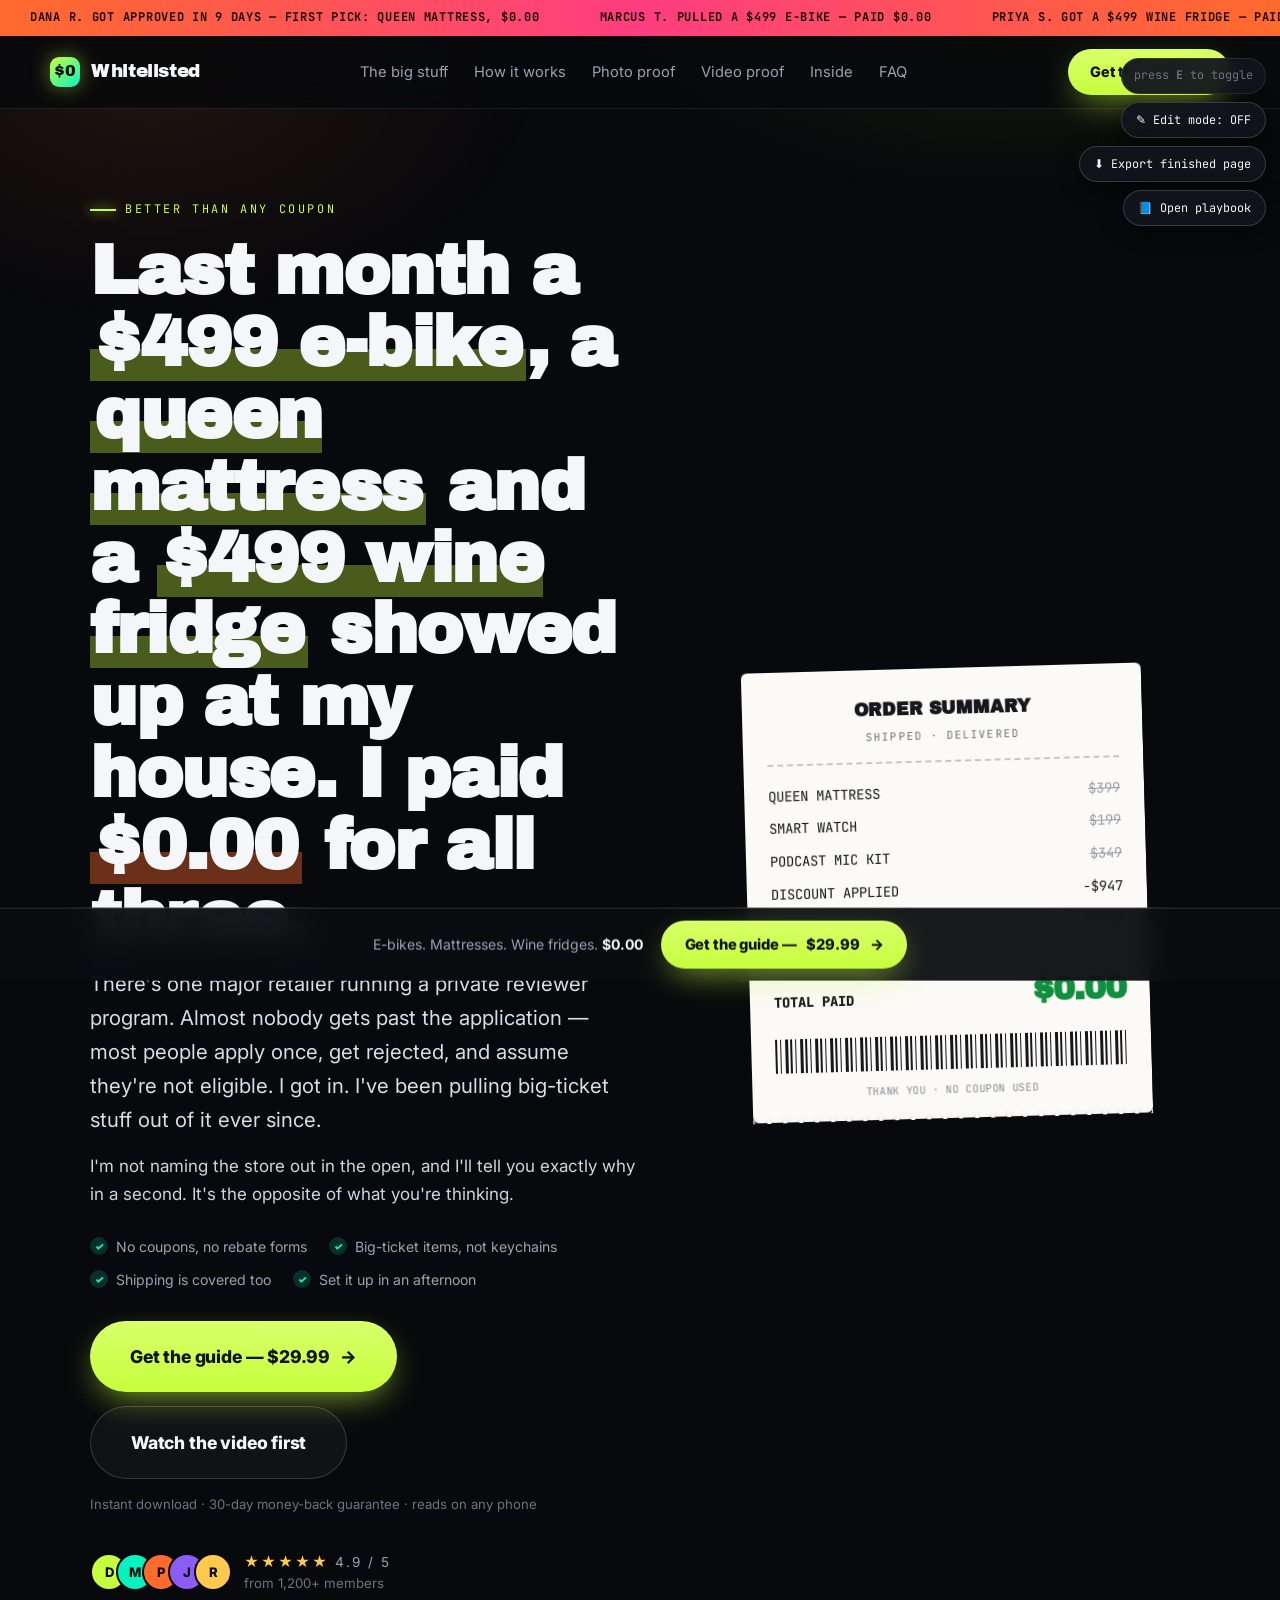
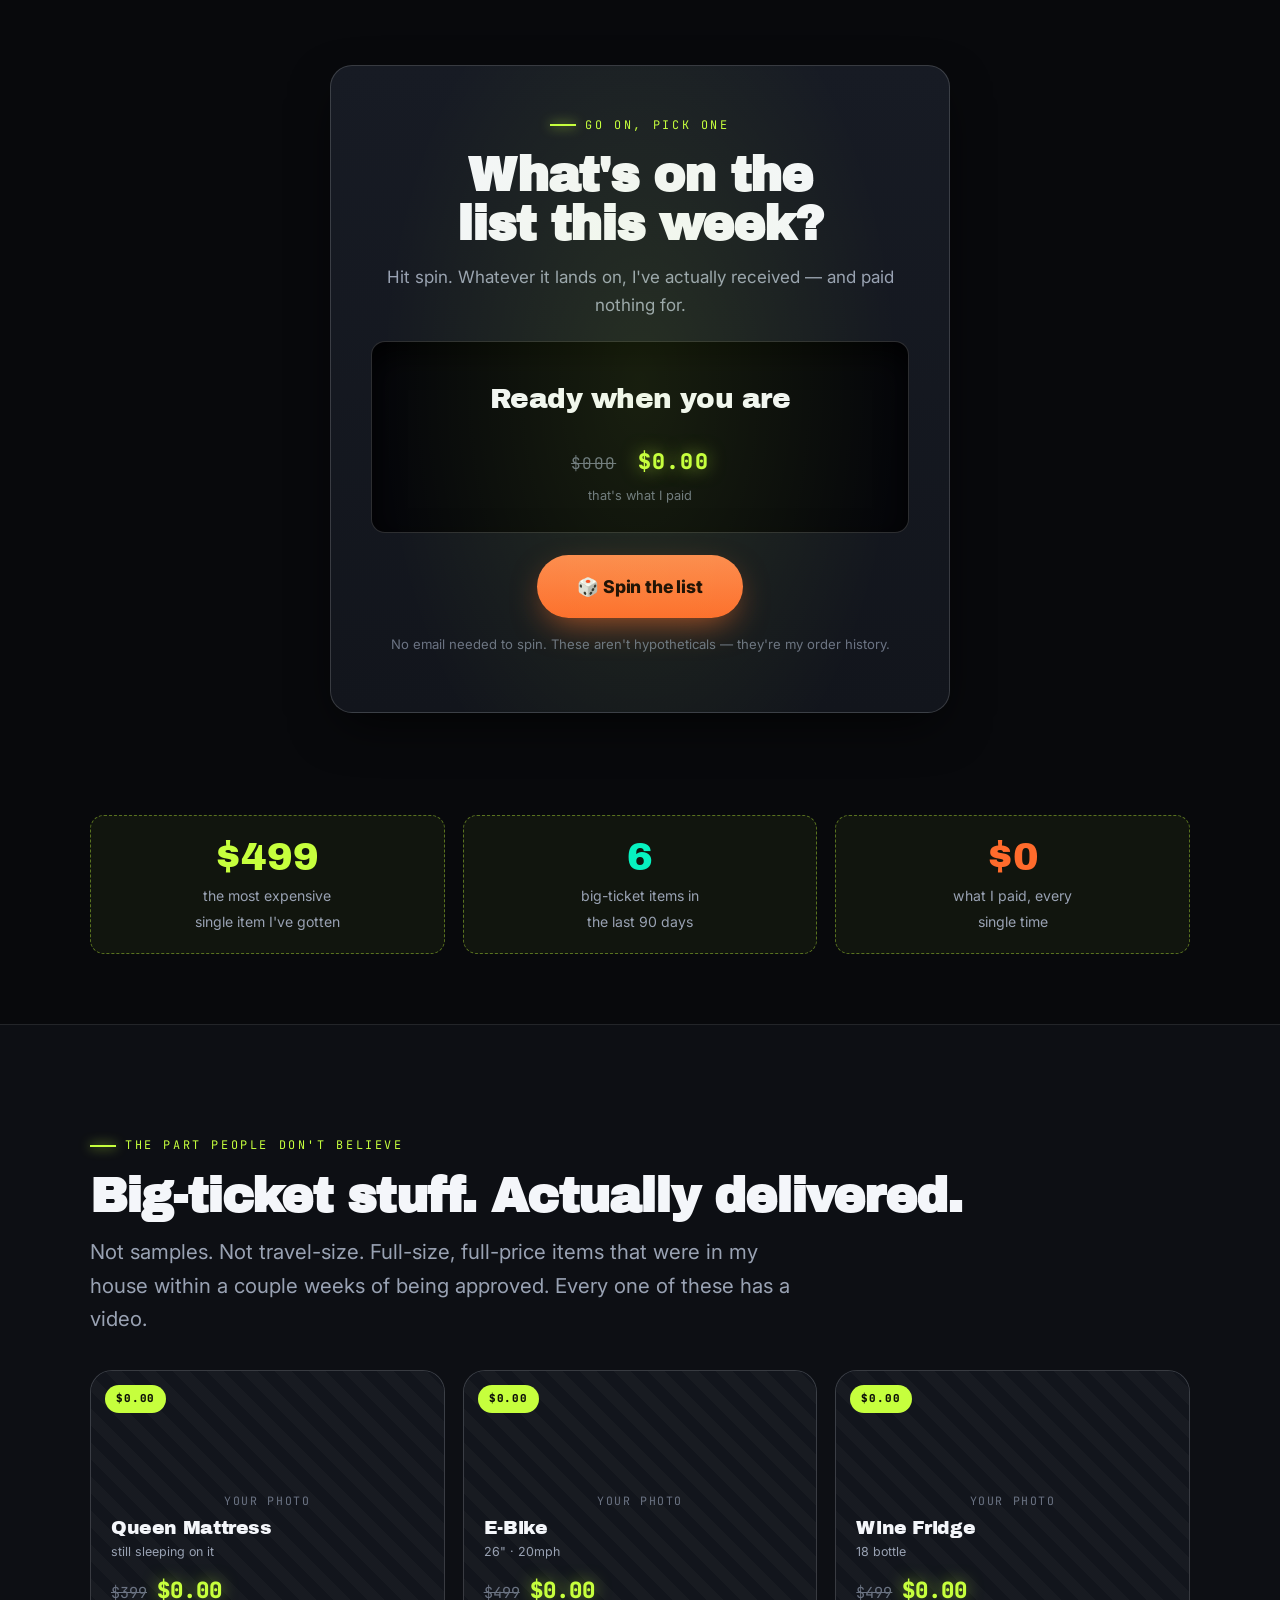
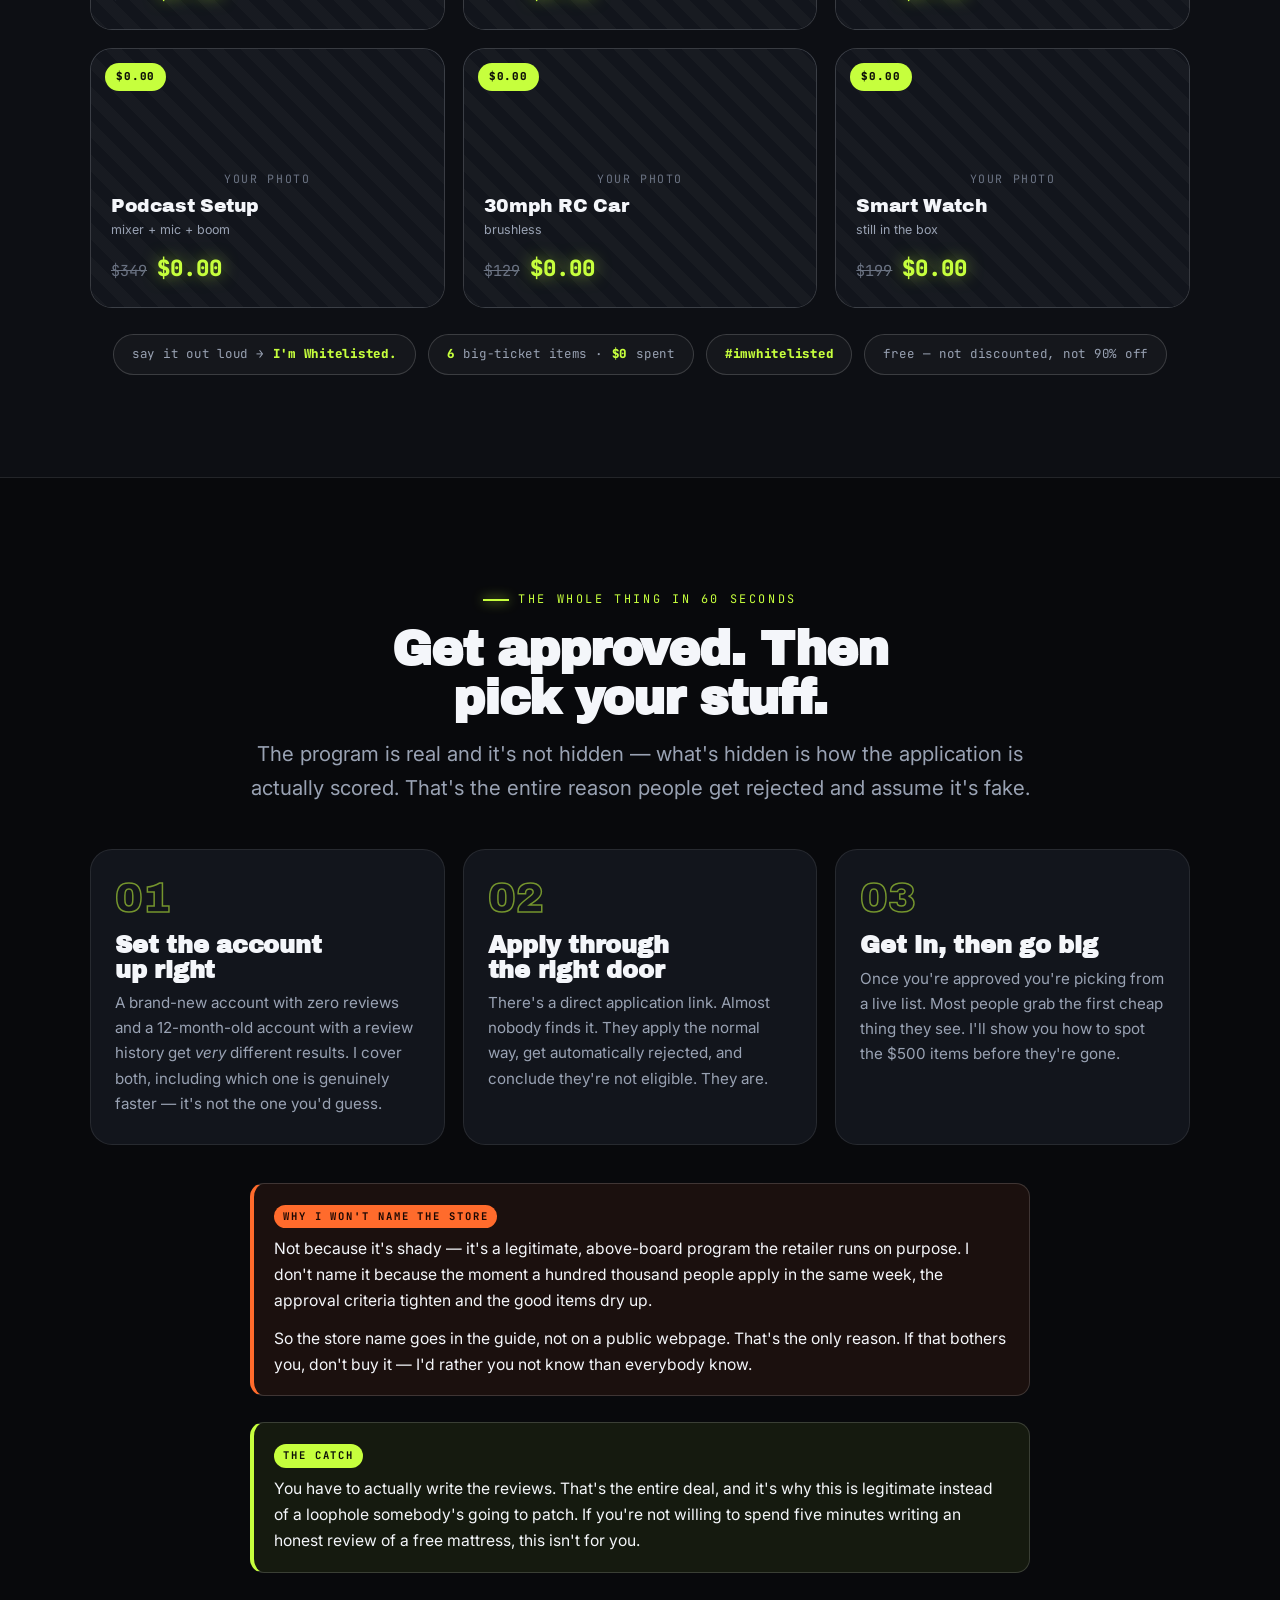
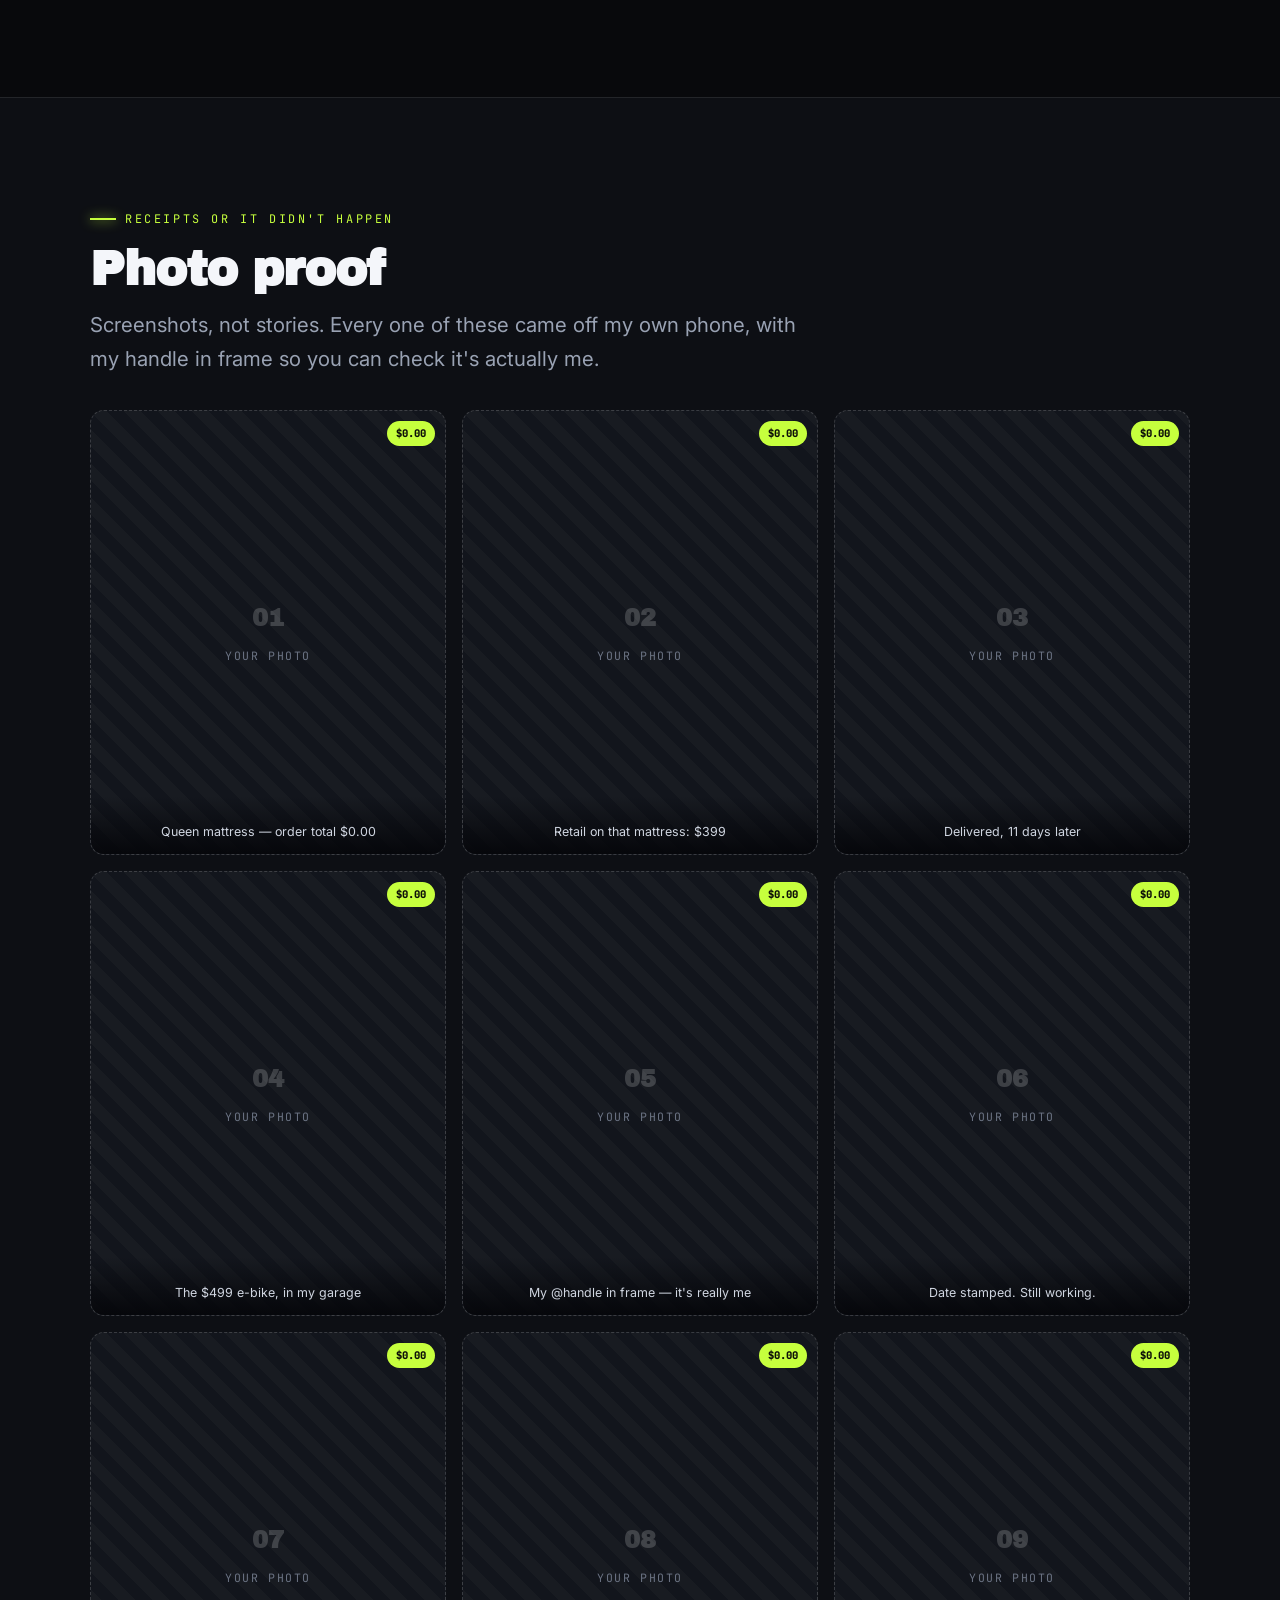
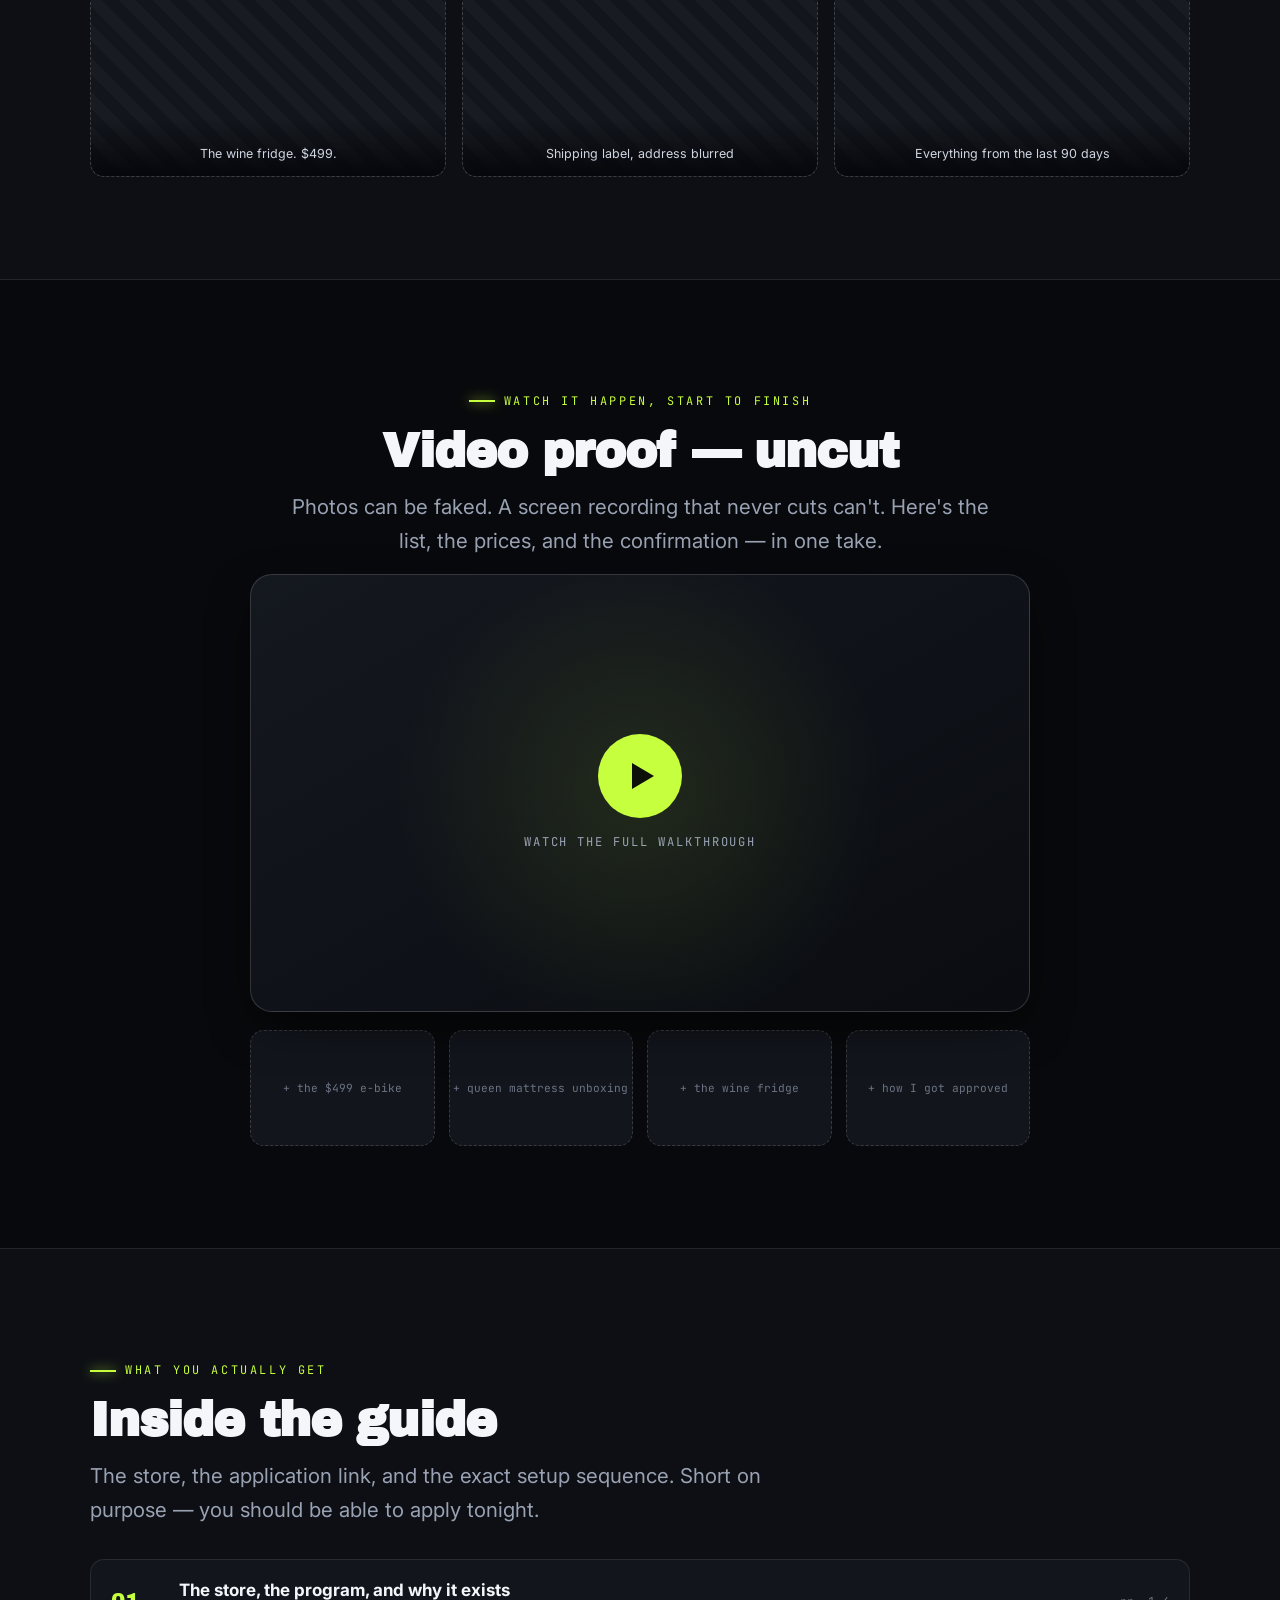
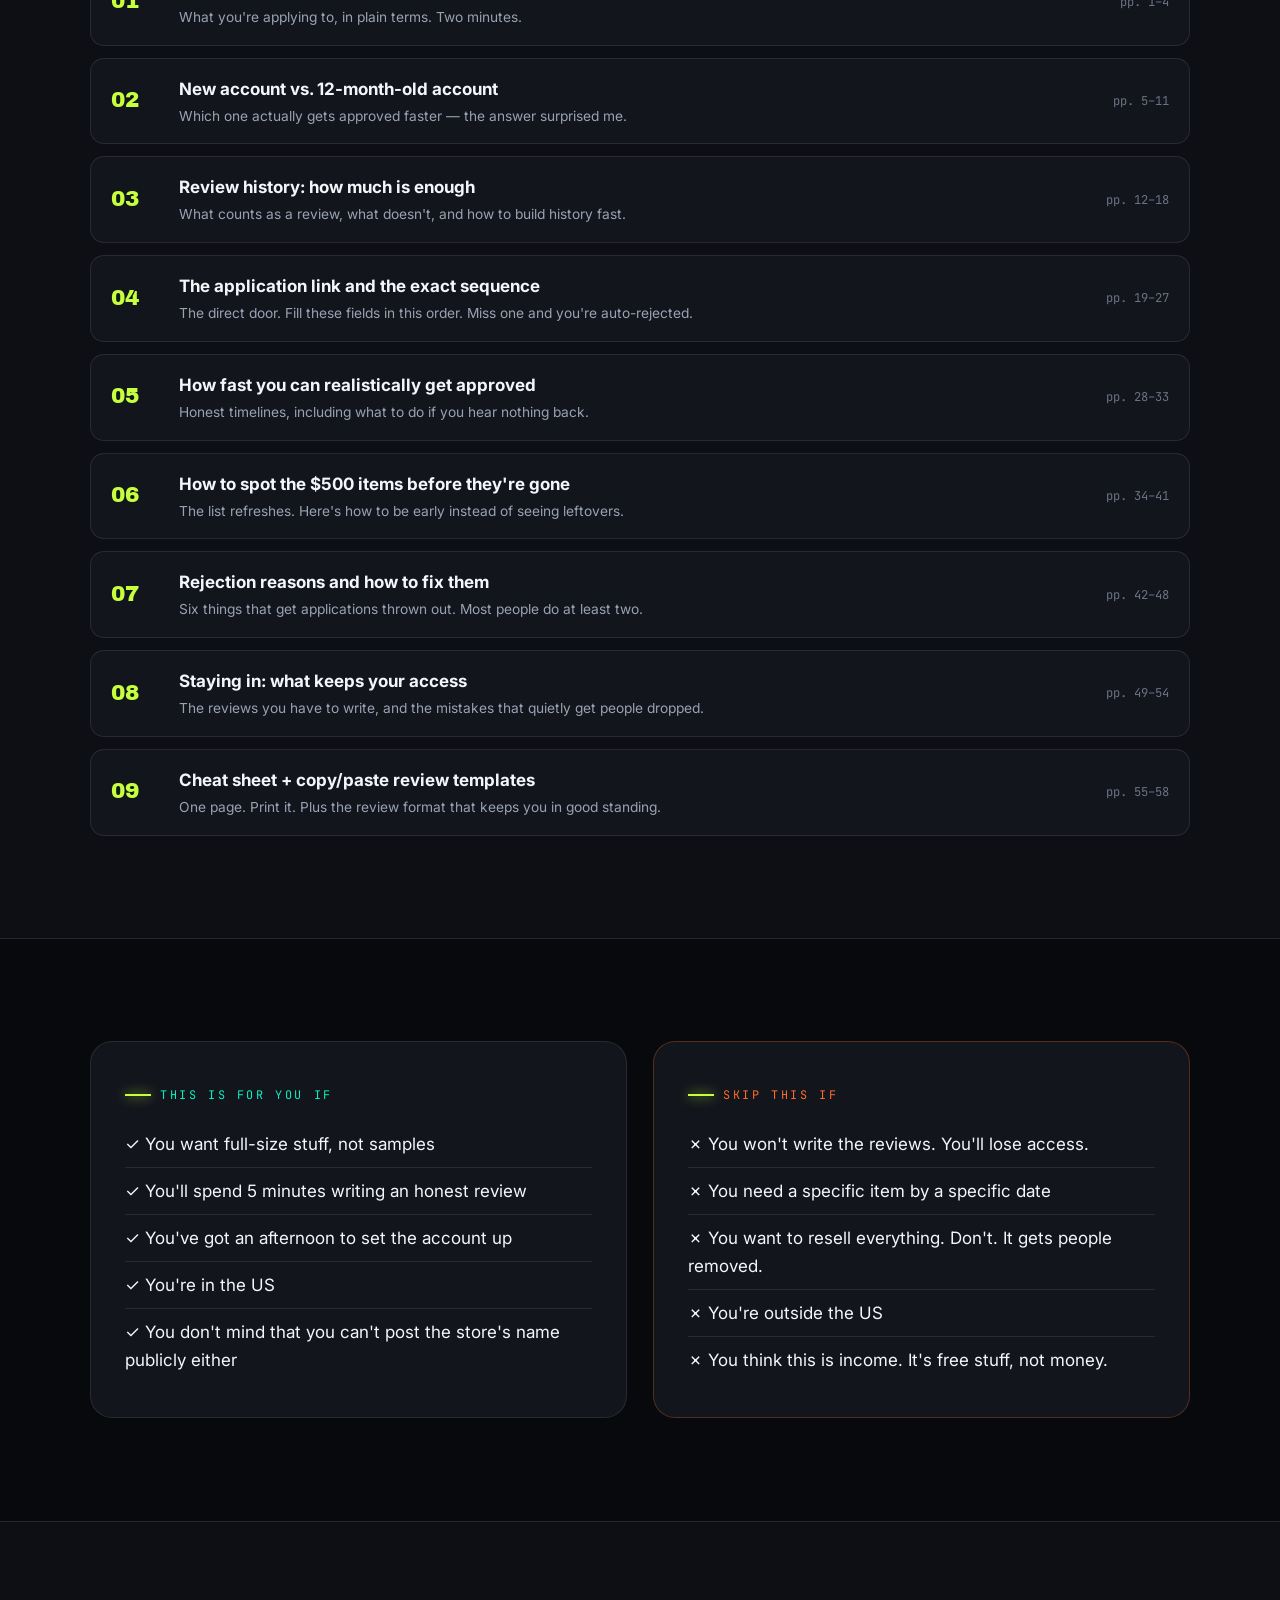
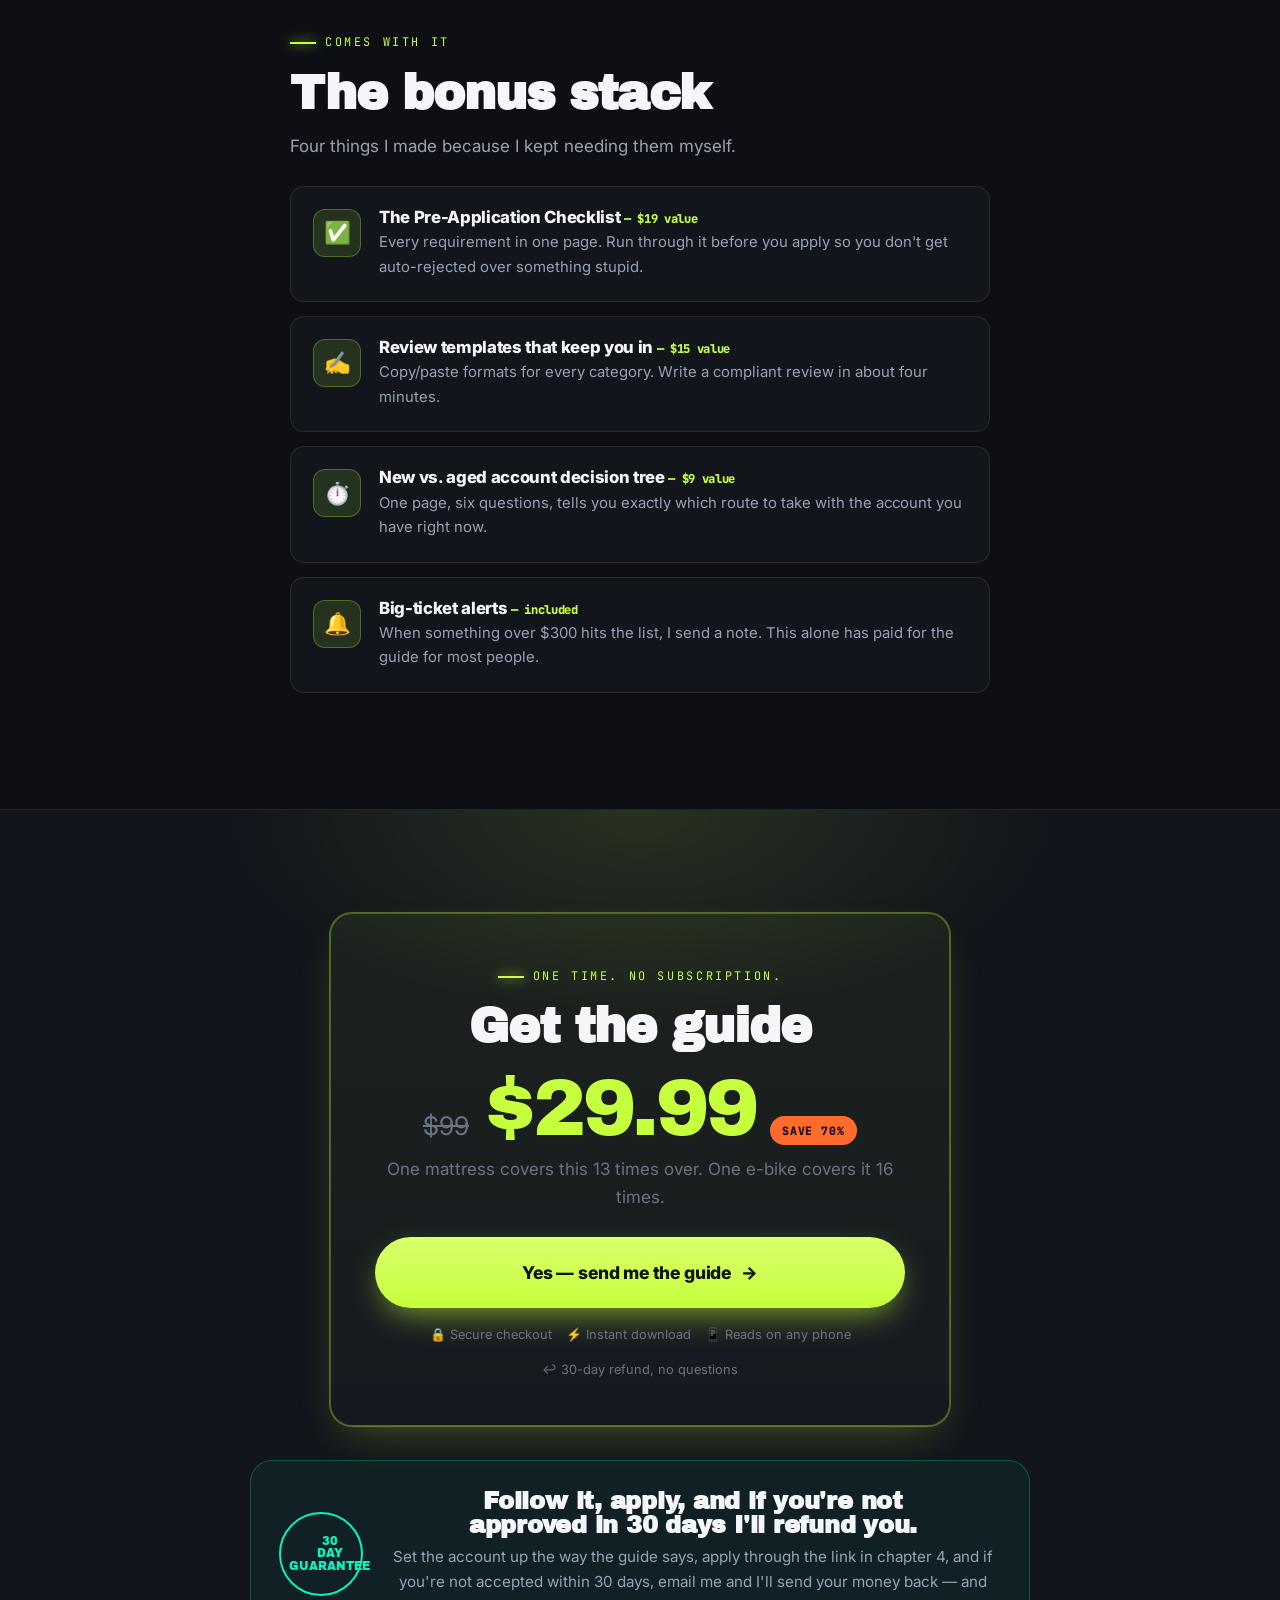
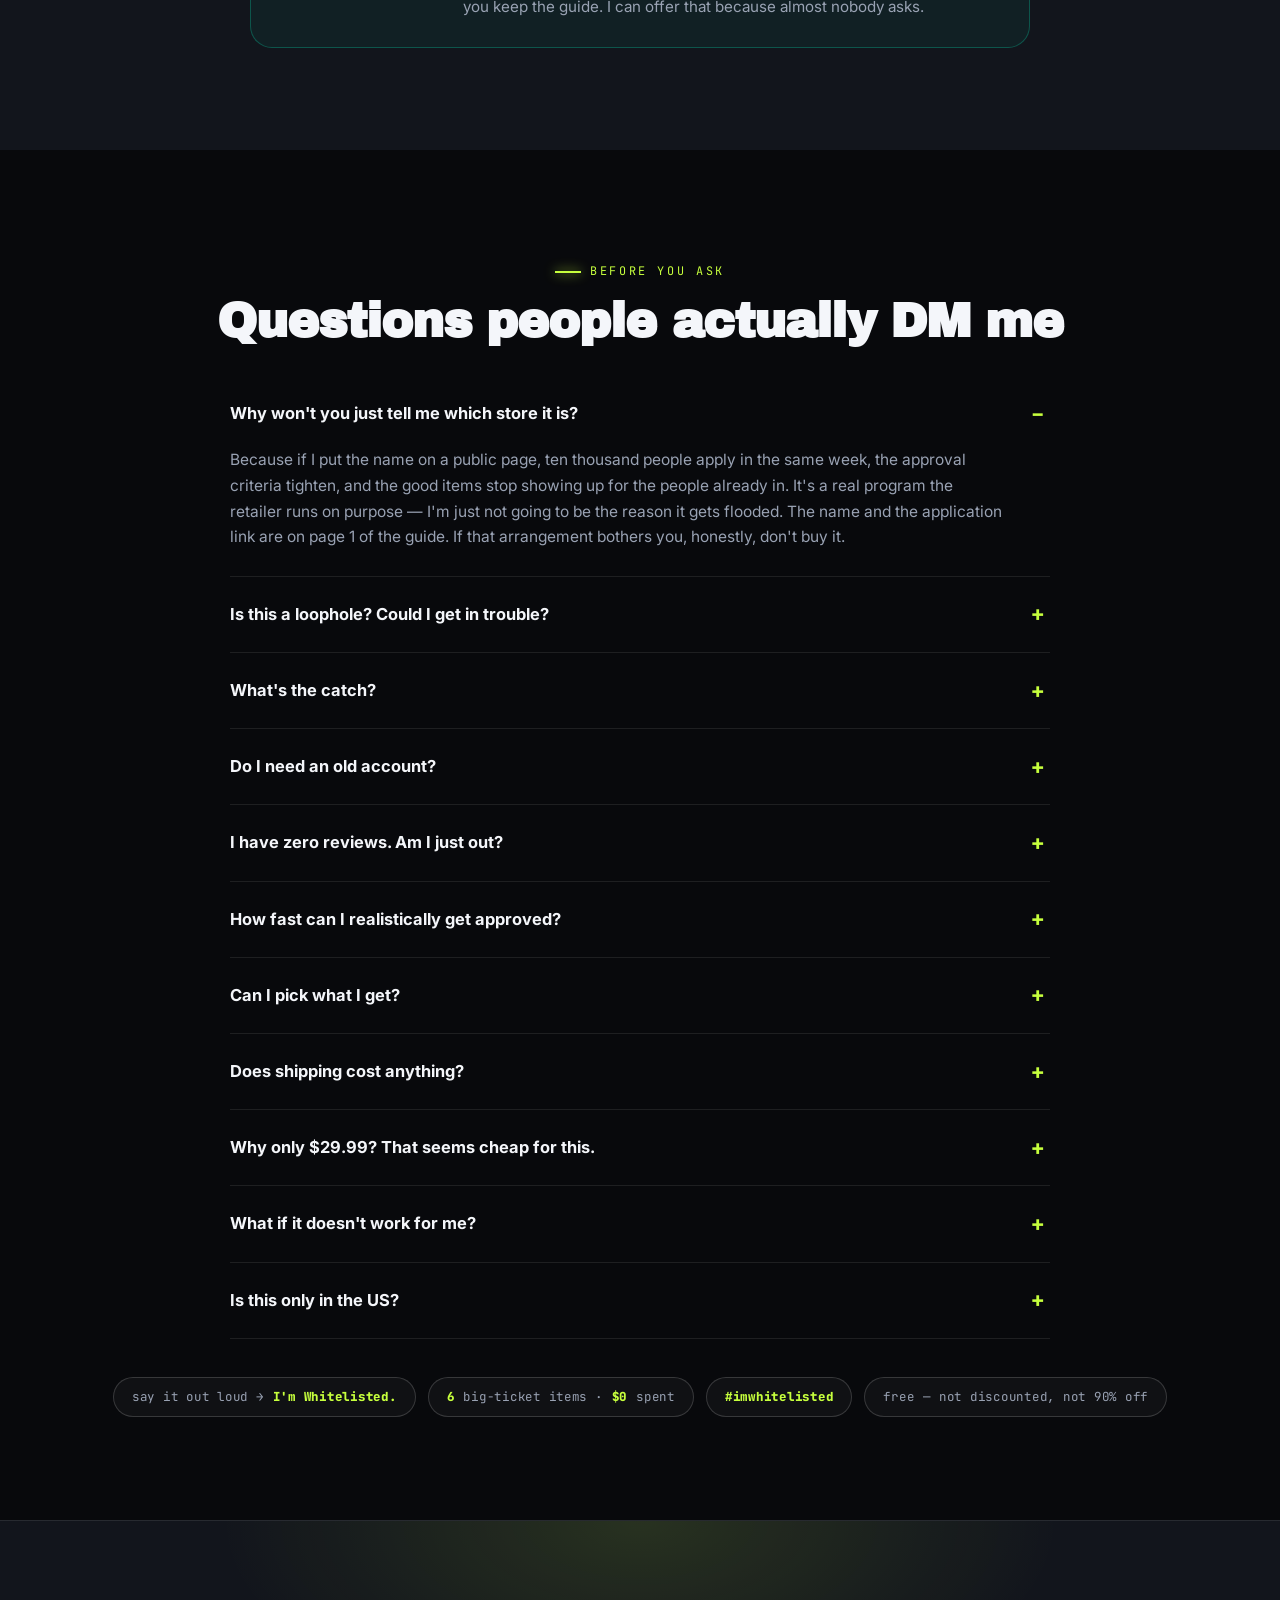
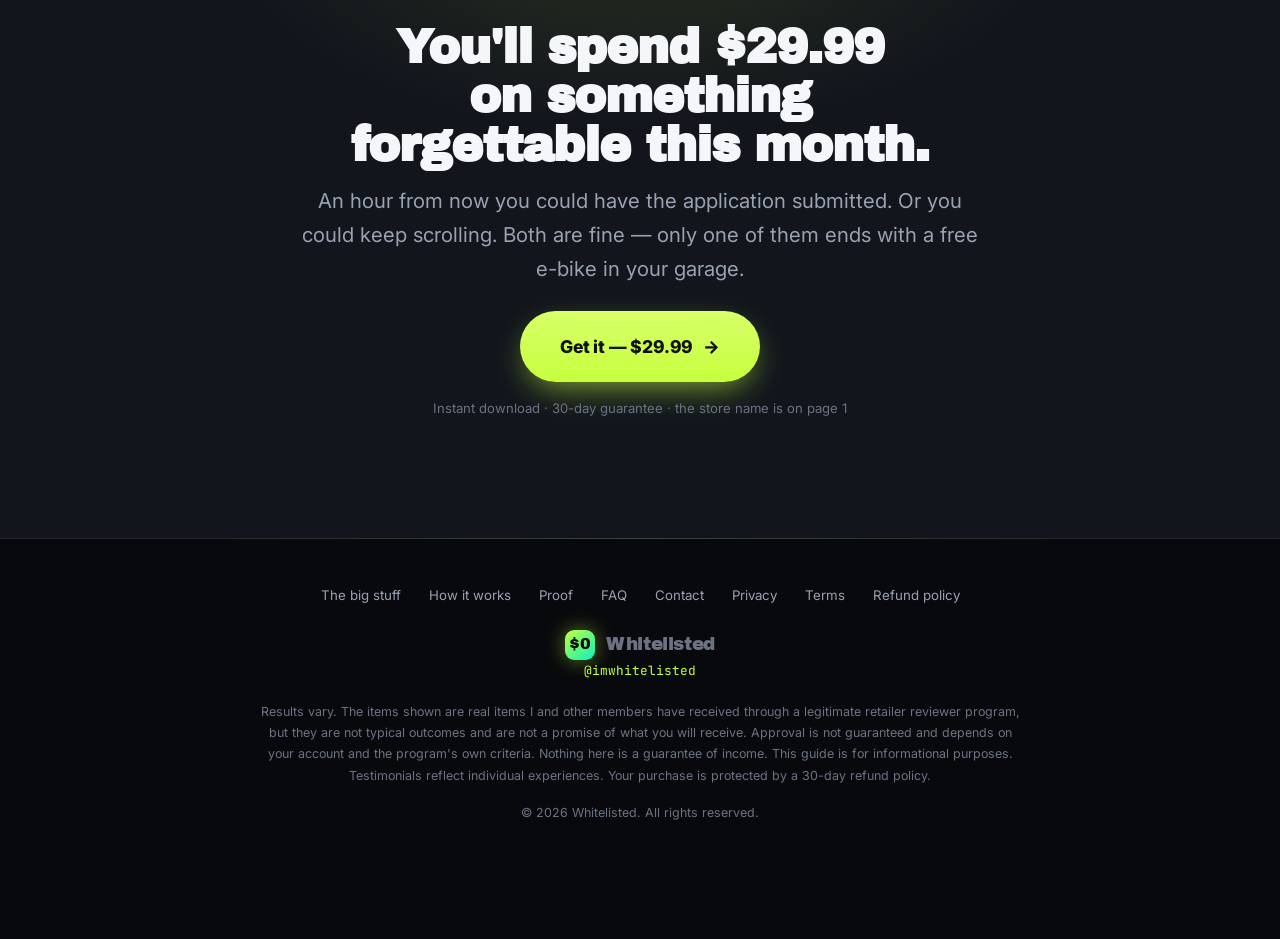
==== index.html @ 37a360a3 "Rewire for big-ticket reviewer program + identity system - New identity: Whitelisted / @imwhiteliste" ====
<!DOCTYPE html>
<html lang="en">
<head>
<meta charset="utf-8">
<meta name="viewport" content="width=device-width, initial-scale=1">
<title>Whitelisted — $500 e-bikes, queen mattresses, wine fridges. All for $0.00.</title>
<meta name="description" content="A short guide to getting approved for a private reviewer program that ships big-ticket items for $0.00. No coupons, no rebates.">

<link rel="preconnect" href="https://fonts.googleapis.com">
<link rel="preconnect" href="https://fonts.gstatic.com" crossorigin>
<link href="https://fonts.googleapis.com/css2?family=Archivo+Black&family=Inter:wght@400;500;700;800;900&family=JetBrains+Mono:wght@400;700;800&display=swap" rel="stylesheet">
<link rel="stylesheet" href="styles.css">
</head>
<body>

<div id="progress"></div>

<!-- ============================================================ EDITOR BAR -->
<div id="editorbar" data-editor-only>
  <div class="kbd">press <b>E</b> to toggle</div>
  <button id="btnEdit">✎ Edit mode: OFF</button>
  <button id="btnExport">⬇ Export finished page</button>
  <button id="btnPlaybook">📘 Open playbook</button>
</div>

<!-- ================================================================ TICKER -->
<div class="announce">
  <div class="marq" id="marq"></div>
</div>

<!-- ==================================================================== NAV -->
<nav class="top">
  <div class="wrap nav-in">
    <div class="logo"><span class="dot" id="logoMark">$0</span> <span class="ed" id="brandNav">Whitelisted</span></div>
    <div class="nav-links">
      <a href="#wall">The big stuff</a>
      <a href="#how">How it works</a>
      <a href="#photos">Photo proof</a>
      <a href="#video">Video proof</a>
      <a href="#inside">Inside</a>
      <a href="#faq">FAQ</a>
    </div>
    <a href="#buy" class="btn btn-acid" style="padding:11px 22px;font-size:.9rem">Get the guide <span class="arrow">→</span></a>
  </div>
</nav>

<!-- =================================================================== HERO -->
<section class="hero">
  <div class="wrap hero-grid">
    <div>
      <span class="eyebrow ed">Better than any coupon</span>

      <h1 class="ed">
        Last month a <span class="hl">$499 e-bike</span>, a <span class="hl">queen mattress</span>
        and a <span class="hl">$499 wine fridge</span> showed up at my house.
        I paid <span class="hl-fire">$0.00</span> for all three.
      </h1>

      <p class="lead ed">
        There's one major retailer running a private reviewer program. Almost nobody gets past
        the application — most people apply once, get rejected, and assume they're not eligible.
        I got in. I've been pulling big-ticket stuff out of it ever since.
      </p>

      <p class="ed" style="color:#cfd5e0">
        I'm not naming the store out in the open, and I'll tell you exactly why in a second.
        It's the opposite of what you're thinking.
      </p>

      <!-- EDITOR HELP -->
      <div class="help" data-editor-only>
        <b class="tag">Say this here</b>
        Lead with <b>your three biggest, most specific items</b>. "$499 e-bike" beats "expensive
        electronics" every time — the brain can picture an e-bike, it can't picture "savings."
        Put the dollar figure in the headline, not further down.
        <br><br>
        <b>Fill-in template:</b>
        <code>Last month a $[X] [item], a [item] and a $[X] [item] showed up at my house.
        I paid $0.00 for all three.</code>
        <br><br>
        Then the <b>secrecy tease</b> — "I'm not naming the store, and it's the opposite of what
        you're thinking." That one line is what makes people scroll to the next section instead
        of bouncing. Do not skip it.
      </div>

      <div class="trust-row">
        <span><i class="tick">✓</i> No coupons, no rebate forms</span>
        <span><i class="tick">✓</i> Big-ticket items, not keychains</span>
        <span><i class="tick">✓</i> Shipping is covered too</span>
        <span><i class="tick">✓</i> Set it up in an afternoon</span>
      </div>

      <div class="cta-row">
        <a href="#buy" class="btn btn-acid btn-lg pulse ed">Get the guide — $29.99 <span class="arrow">→</span></a>
        <a href="#video" class="btn btn-ghost btn-lg">Watch the video first</a>
      </div>
      <p class="under-cta ed">Instant download · 30-day money-back guarantee · reads on any phone</p>

      <div class="proof-strip">
        <div class="stack">
          <i style="background:#c6ff3d">D</i><i style="background:#07f2c0">M</i><i style="background:#ff6b2c">P</i><i style="background:#8b5cf6">J</i><i style="background:#ffc94d">R</i>
        </div>
        <div>
          <div class="stars">★★★★★ <span class="muted" style="font-size:.85rem">4.9 / 5</span></div>
          <div class="dim" style="font-size:.83rem"><span class="ed">from 1,200+ members</span></div>
        </div>
      </div>
    </div>

    <!-- the receipt -->
    <div>
      <div class="receipt print-in" id="receipt">
        <div class="receipt-head">
          <b class="ed">ORDER SUMMARY</b>
          <span>SHIPPED · DELIVERED</span>
        </div>
        <div id="receiptLines"></div>
        <div class="rtotal">
          <span>TOTAL PAID</span>
          <span class="big">$0.00</span>
        </div>
        <div class="barcode"></div>
        <div class="receipt-foot ed">THANK YOU · NO COUPON USED</div>
      </div>

      <!-- EDITOR HELP -->
      <div class="help" data-editor-only style="max-width:400px;margin:26px auto 0">
        <b class="tag">Photo proof goes here</b>
        This is your <b>hero proof</b> — the single screenshot that does the most convincing.
        <br><br>
        Best option: the order/shipment screen showing a <b>big-ticket item</b> with
        <b>$0.00</b> total. Crop tight. Blur your address and full name — keep the item name,
        the price, and the <b>$0.00</b> visible.
        <br><br>
        To swap it in: press <b>E</b>, then click this box and pick your image file.
        <br><br>
        <b>Retake your proof shots with your @handle visible in frame</b> — a handle sitting in the
        corner of a real screenshot kills the "stolen photo" objection instantly.
      </div>
    </div>
  </div>
</section>

<!-- ======================================================= THE DROP SLOT -->
<section style="padding-top:0">
  <div class="wrap">
    <div class="slot">
      <span class="eyebrow ed">Go on, pick one</span>
      <h2 class="ed">What's on the list this week?</h2>
      <p class="muted ed">Hit spin. Whatever it lands on, I've actually received — and paid nothing for.</p>

      <div class="slot-window">
        <div class="slot-item" id="slotItem">Ready when you are</div>
        <div class="slot-price">
          <span class="was" id="slotWas">$000</span>
          <span class="now" id="slotNow">$0.00</span>
        </div>
        <div class="slot-note ed">that's what I paid</div>
      </div>

      <button class="btn btn-fire btn-lg" id="slotBtn">🎲 Spin the list</button>

      <p class="dim" style="font-size:.82rem;margin-top:16px">
        <span class="ed">No email needed to spin. These aren't hypotheticals — they're my order history.</span>
      </p>
    </div>

    <!-- EDITOR HELP -->
    <div class="help" data-editor-only style="max-width:620px;margin:20px auto 0">
      <b class="tag">Why this is here</b>
      This is your <b>attention trap</b>. Most visitors won't read — they'll poke things first.
      The slot machine gets them interacting within 5 seconds, and interaction is what makes
      people keep scrolling.
      <br><br>
      Replace the list in <code>site.config.js → drops</code> with <b>real things you received</b>.
      Lead with the big-ticket ones — e-bike, mattress, wine fridge — because that's what stops
      the scroll.
      <br><br>
      <b>Rule:</b> never list an item you can't produce a photo of if someone asks in the comments.
    </div>
  </div>
</section>

<!-- ============================================================ STAT BAND -->
<section style="padding:0 0 clamp(40px,6vw,70px)">
  <div class="wrap">
    <div class="grid-3" id="statBand"></div>
  </div>
</section>

<!-- ==================================================== THE BIG-TICKET WALL -->
<section id="wall" style="background:var(--bg-2);border-top:1px solid var(--line);border-bottom:1px solid var(--line)">
  <div class="wrap">
    <span class="eyebrow ed">The part people don't believe</span>
    <h2 class="ed">Big-ticket stuff. Actually delivered.</h2>
    <p class="lead muted ed" style="max-width:720px">
      Not samples. Not travel-size. Full-size, full-price items that were in my house within a
      couple weeks of being approved. Every one of these has a video.
    </p>

    <div class="wall" id="wallGrid"></div>

    <!-- EDITOR HELP -->
    <div class="help" data-editor-only>
      <b class="tag">Photo proof goes here</b>
      This wall is <b>the most important section on the page</b>. It's where a skeptic becomes a
      buyer. Put your six biggest, most visually impressive items here — the ones where a stranger
      thinks "no way that was free."
      <br><br>
      <b>How to shoot each one so it reads as real:</b><br>
      • Shoot it <b>in your home</b>, not in a studio. Background clutter = authenticity.<br>
      • Include something for scale — a door frame, your hand, a floor lamp.<br>
      • Get the <b>brand name and the retail price</b> in a second shot, side by side.<br>
      • Film a slow pan, 5–8 seconds, ending on the item. Don't use stock transitions.<br>
      • Put your <b>@handle</b> in the corner of the frame — small, bottom left.<br>
      • Show the <b>shipping label or box</b> if you still have it, address blurred.<br><br>
      Click any tile to drop in your photo.
    </div>

    <div class="badge-strip" id="badgeStrip"></div>

    <!-- EDITOR HELP -->
    <div class="help" data-editor-only>
      <b class="tag">The badge</b>
      Give people a word for themselves. When someone can say
      <b>"I'm [noun]"</b> out loud, they're not just a customer — they're in a group, and the
      group is the thing they'll defend in your comments for free.
      Change <code>memberNoun</code> and <code>hashtag</code> in <code>site.config.js</code>.
    </div>
  </div>
</section>

<!-- ========================================================= HOW IT WORKS -->
<section id="how">
  <div class="wrap">
    <div class="center narrow" style="margin-inline:auto">
      <span class="eyebrow ed">The whole thing in 60 seconds</span>
      <h2 class="ed">Get approved. Then pick your stuff.</h2>
      <p class="lead muted ed">
        The program is real and it's not hidden — what's hidden is how the application is actually
        scored. That's the entire reason people get rejected and assume it's fake.
      </p>
    </div>

    <div class="steps">
      <div class="step">
        <div class="num">01</div>
        <h3 class="ed">Set the account up right</h3>
        <p class="ed">A brand-new account with zero reviews and a 12-month-old account with a
        review history get <em>very</em> different results. I cover both, including which one
        is genuinely faster — it's not the one you'd guess.</p>
      </div>
      <div class="step">
        <div class="num">02</div>
        <h3 class="ed">Apply through the right door</h3>
        <p class="ed">There's a direct application link. Almost nobody finds it. They apply the
        normal way, get automatically rejected, and conclude they're not eligible. They are.</p>
      </div>
      <div class="step">
        <div class="num">03</div>
        <h3 class="ed">Get in, then go big</h3>
        <p class="ed">Once you're approved you're picking from a live list. Most people grab the
        first cheap thing they see. I'll show you how to spot the $500 items before they're gone.</p>
      </div>
    </div>

    <!-- EDITOR HELP -->
    <div class="help" data-editor-only>
      <b class="tag">Say this here</b>
      The 3-step block should make them think <b>"oh — it's an application problem, not a luck
      problem."</b> That reframe is the whole sale: they already tried and failed, or assumed they
      couldn't. You're telling them the failure was mechanical.
      <br><br>
      Deliberately <b>do not</b> explain the actual steps here. Curiosity sells the guide.
      Give away the shape of the method, never the sequence.
    </div>

    <div class="narrow" style="margin:38px auto 0">
      <div class="callout co-warn">
        <span class="co-label">Why I won't name the store</span>
        <p style="margin:0 0 12px" class="ed">
          Not because it's shady — it's a legitimate, above-board program the retailer runs on
          purpose. I don't name it because the moment a hundred thousand people apply in the same
          week, the approval criteria tighten and the good items dry up.
        </p>
        <p style="margin:0" class="ed">
          So the store name goes in the guide, not on a public webpage. That's the only reason.
          If that bothers you, don't buy it — I'd rather you not know than everybody know.
        </p>
      </div>
    </div>

    <!-- EDITOR HELP -->
    <div class="help" data-editor-only>
      <b class="tag">Say this here</b>
      This box is doing <b>three jobs at once</b>: it answers "is this a scam," it creates
      curiosity (what store?), and it makes the reader feel like an insider for buying.
      Keep the tone flat and a little stubborn — the version where you get slightly defensive
      converts better than the polished version.
    </div>

    <div class="narrow" style="margin:26px auto 0">
      <div class="callout co-hook">
        <span class="co-label">The catch</span>
        <p style="margin:0" class="ed">
          You have to actually write the reviews. That's the entire deal, and it's why this is
          legitimate instead of a loophole somebody's going to patch. If you're not willing to
          spend five minutes writing an honest review of a free mattress, this isn't for you.
        </p>
      </div>
    </div>

    <!-- EDITOR HELP -->
    <div class="help" data-editor-only>
      <b class="tag">Keep this</b>
      Saying the catch out loud is the <b>single highest-trust move on the page</b>. It removes
      the "too good to be true" feeling, it's honest, and it pre-filters people who'd refund.
      Never soften it.
    </div>
  </div>
</section>

<!-- ========================================================= PHOTO PROOF -->
<section id="photos" style="background:var(--bg-2);border-top:1px solid var(--line);border-bottom:1px solid var(--line)">
  <div class="wrap">
    <span class="eyebrow ed">Receipts or it didn't happen</span>
    <h2 class="ed">Photo proof</h2>
    <p class="lead muted ed" style="max-width:720px">
      Screenshots, not stories. Every one of these came off my own phone, with my handle in frame
      so you can check it's actually me.
    </p>

    <!-- EDITOR HELP -->
    <div class="help" data-editor-only>
      <b class="tag">Photo proof goes here</b>
      Drop in <b>6–9 real screenshots</b>. Blur anything personal — address, full name, last 4 of
      a card. Keep the item, the price, and the <b>$0.00</b>.
      <br><br>
      <b>Shot list that closes every doubt:</b><br>
      1. Order screen showing a <b>big-ticket item</b> with <code>$0.00</code><br>
      2. That item's real retail price (prove it's worth something)<br>
      3. Delivery confirmation / tracking, dated<br>
      4. The item physically in your home, out of the box<br>
      5. Your <b>@handle visible in frame</b> on a real screen (kills "stolen photo")<br>
      6. Several big items side by side (proves it repeats)<br>
      7. A date-stamped recent one (proves it's still working)<br>
      8. Shipping label / box, address blurred<br>
      9. The pile shot — everything from the last few months<br><br>
      <b>Do not</b> stage or Photoshop. One fake screenshot found in your comments ends the
      whole thing.
    </div>

    <div class="shots" id="shotGrid"></div>
  </div>
</section>

<!-- ========================================================= VIDEO PROOF -->
<section id="video">
  <div class="wrap">
    <div class="center">
      <span class="eyebrow ed">Watch it happen, start to finish</span>
      <h2 class="ed">Video proof — uncut</h2>
      <p class="lead muted ed" style="max-width:700px;margin-inline:auto">
        Photos can be faked. A screen recording that never cuts can't. Here's the list, the
        prices, and the confirmation — in one take.
      </p>
    </div>

    <!-- EDITOR HELP -->
    <div class="help" data-editor-only>
      <b class="tag">Video proof goes here</b>
      This is your <b>highest-converting element</b>. Put real effort here.
      <br><br>
      <b>The hero video (90–150 seconds, minimal cuts):</b><br>
      0:00 — Hold the phone up. Say today's date out loud. Say your @handle.<br>
      0:10 — Open the item list. <b>Scroll slowly</b> past the big-ticket stuff. Let them read prices.<br>
      0:30 — Say one price out loud: "that's a $499 e-bike. Zero dollars."<br>
      0:45 — Claim one on camera. <b>Do not cut during the claim.</b><br>
      1:00 — Land on the confirmation. Zoom into the total: <b>$0.00</b>.<br>
      1:15 — Hard cut to the item in your house (different day is fine — say so).<br>
      1:30 — "That's it. That's the whole thing. The hard part was getting approved."<br><br>
      <b>Non-negotiables:</b> no cuts during the claim, no music over the total, say the date,
      keep your @handle in the corner, and <b>leave the boring parts in</b> — the boring parts are
      what make it believable.
      <br><br>
      To add: paste a YouTube / Vimeo / direct <code>.mp4</code> URL into
      <code>site.config.js → videoUrl</code>, or press <b>E</b> and click the frame to upload.
    </div>

    <div class="narrow" style="margin-inline:auto">
      <div class="vid" id="vidFrame">
        <div class="play" id="vidPlay">
          <div class="circle"></div>
          <div class="lbl ed">watch the full walkthrough</div>
        </div>
      </div>

      <div class="vid-strip">
        <div class="mini">+ the $499 e-bike</div>
        <div class="mini">+ queen mattress unboxing</div>
        <div class="mini">+ the wine fridge</div>
        <div class="mini">+ how I got approved</div>
      </div>

      <!-- EDITOR HELP -->
      <div class="help" data-editor-only>
        <b class="tag">Say this here</b>
        Add <b>4 short clips</b> (20–40s each) answering the doubts you get most. Title them as
        curiosity hooks, not descriptions: <b>"the one that took 4 minutes,"</b>
        <b>"what a rejection email looks like,"</b> <b>"the weirdest thing I got."</b>
        <br><br>
        One of them <b>must</b> be "how I got approved" — that's the one that sells the guide,
        not the items.
      </div>
    </div>
  </div>
</section>

<!-- ============================================================== INSIDE -->
<section id="inside" style="background:var(--bg-2);border-top:1px solid var(--line);border-bottom:1px solid var(--line)">
  <div class="wrap">
    <span class="eyebrow ed">What you actually get</span>
    <h2 class="ed">Inside the guide</h2>
    <p class="lead muted ed" style="max-width:700px">
      The store, the application link, and the exact setup sequence. Short on purpose — you
      should be able to apply tonight.
    </p>

    <!-- EDITOR HELP -->
    <div class="help" data-editor-only>
      <b class="tag">Say this here</b>
      Lead with <b>"the store and the link"</b> — it's the thing they're actually paying for,
      and naming it as a deliverable makes $29.99 feel like a bargain.
      <br><br>
      List chapters as <b>outcomes</b>, not topics.
      <code>"New account vs. 12-month-old account: which gets approved faster"</code> sells.
      <code>"Chapter 3: Account Setup"</code> does not.
    </div>

    <div class="toc">
      <div class="toc-item">
        <div class="n">01</div>
        <div class="t ed">The store, the program, and why it exists<span>What you're applying to, in plain terms. Two minutes.</span></div>
        <div class="pg">pp. 1–4</div>
      </div>
      <div class="toc-item">
        <div class="n">02</div>
        <div class="t ed">New account vs. 12-month-old account<span>Which one actually gets approved faster — the answer surprised me.</span></div>
        <div class="pg">pp. 5–11</div>
      </div>
      <div class="toc-item">
        <div class="n">03</div>
        <div class="t ed">Review history: how much is enough<span>What counts as a review, what doesn't, and how to build history fast.</span></div>
        <div class="pg">pp. 12–18</div>
      </div>
      <div class="toc-item">
        <div class="n">04</div>
        <div class="t ed">The application link and the exact sequence<span>The direct door. Fill these fields in this order. Miss one and you're auto-rejected.</span></div>
        <div class="pg">pp. 19–27</div>
      </div>
      <div class="toc-item">
        <div class="n">05</div>
        <div class="t ed">How fast you can realistically get approved<span>Honest timelines, including what to do if you hear nothing back.</span></div>
        <div class="pg">pp. 28–33</div>
      </div>
      <div class="toc-item">
        <div class="n">06</div>
        <div class="t ed">How to spot the $500 items before they're gone<span>The list refreshes. Here's how to be early instead of seeing leftovers.</span></div>
        <div class="pg">pp. 34–41</div>
      </div>
      <div class="toc-item">
        <div class="n">07</div>
        <div class="t ed">Rejection reasons and how to fix them<span>Six things that get applications thrown out. Most people do at least two.</span></div>
        <div class="pg">pp. 42–48</div>
      </div>
      <div class="toc-item">
        <div class="n">08</div>
        <div class="t ed">Staying in: what keeps your access<span>The reviews you have to write, and the mistakes that quietly get people dropped.</span></div>
        <div class="pg">pp. 49–54</div>
      </div>
      <div class="toc-item">
        <div class="n">09</div>
        <div class="t ed">Cheat sheet + copy/paste review templates<span>One page. Print it. Plus the review format that keeps you in good standing.</span></div>
        <div class="pg">pp. 55–58</div>
      </div>
    </div>
  </div>
</section>

<!-- ============================================================== WHO FOR -->
<section>
  <div class="wrap grid-2" style="gap:26px">
    <div class="panel">
      <span class="eyebrow ed" style="color:var(--ink)">This is for you if</span>
      <ul style="list-style:none;padding:0;margin:0">
        <li style="padding:9px 0;border-bottom:1px solid var(--line)" class="ed">✓ You want full-size stuff, not samples</li>
        <li style="padding:9px 0;border-bottom:1px solid var(--line)" class="ed">✓ You'll spend 5 minutes writing an honest review</li>
        <li style="padding:9px 0;border-bottom:1px solid var(--line)" class="ed">✓ You've got an afternoon to set the account up</li>
        <li style="padding:9px 0;border-bottom:1px solid var(--line)" class="ed">✓ You're in the US</li>
        <li style="padding:9px 0" class="ed">✓ You don't mind that you can't post the store's name publicly either</li>
      </ul>
    </div>
    <div class="panel" style="border-color:rgba(255,107,44,.28)">
      <span class="eyebrow ed" style="color:var(--flame)">Skip this if</span>
      <ul style="list-style:none;padding:0;margin:0">
        <li style="padding:9px 0;border-bottom:1px solid var(--line)" class="ed">✗ You won't write the reviews. You'll lose access.</li>
        <li style="padding:9px 0;border-bottom:1px solid var(--line)" class="ed">✗ You need a specific item by a specific date</li>
        <li style="padding:9px 0;border-bottom:1px solid var(--line)" class="ed">✗ You want to resell everything. Don't. It gets people removed.</li>
        <li style="padding:9px 0;border-bottom:1px solid var(--line)" class="ed">✗ You're outside the US</li>
        <li style="padding:9px 0" class="ed">✗ You think this is income. It's free stuff, not money.</li>
      </ul>
    </div>
  </div>

  <!-- EDITOR HELP -->
  <div class="help" data-editor-only style="max-width:var(--maxw);margin:20px auto 0;padding:0 var(--pad)">
    <b class="tag">Say this here</b>
    The "skip this if" column is a <b>conversion tool</b>, not modesty. It drops refunds and
    chargebacks to near zero, and it makes everything else you said more believable.
    Keep at least 3 real disqualifiers — and keep the "don't resell" one. It signals you're
    protecting the program, which is what protects <em>you</em>.
  </div>
</section>

<!-- ============================================================== BONUSES -->
<section style="background:var(--bg-2);border-top:1px solid var(--line);border-bottom:1px solid var(--line)">
  <div class="wrap narrow" style="margin-inline:auto">
    <span class="eyebrow ed">Comes with it</span>
    <h2 class="ed">The bonus stack</h2>
    <p class="muted ed">Four things I made because I kept needing them myself.</p>

    <div style="margin-top:26px">
      <div class="bonus">
        <div class="ico">✅</div>
        <div>
          <h4 class="ed">The Pre-Application Checklist <span class="val">— $19 value</span></h4>
          <p class="ed">Every requirement in one page. Run through it before you apply so you
          don't get auto-rejected over something stupid.</p>
        </div>
      </div>
      <div class="bonus">
        <div class="ico">✍️</div>
        <div>
          <h4 class="ed">Review templates that keep you in <span class="val">— $15 value</span></h4>
          <p class="ed">Copy/paste formats for every category. Write a compliant review in
          about four minutes.</p>
        </div>
      </div>
      <div class="bonus">
        <div class="ico">⏱️</div>
        <div>
          <h4 class="ed">New vs. aged account decision tree <span class="val">— $9 value</span></h4>
          <p class="ed">One page, six questions, tells you exactly which route to take with the
          account you have right now.</p>
        </div>
      </div>
      <div class="bonus">
        <div class="ico">🔔</div>
        <div>
          <h4 class="ed">Big-ticket alerts <span class="val">— included</span></h4>
          <p class="ed">When something over $300 hits the list, I send a note. This alone has
          paid for the guide for most people.</p>
        </div>
      </div>
    </div>

    <!-- EDITOR HELP -->
    <div class="help" data-editor-only>
      <b class="tag">Say this here</b>
      Bonuses should remove <b>effort and risk</b>, not add pages. A checklist beats a workbook.
      The alerts bonus is your strongest one — it justifies a repeat relationship, not just a sale.
    </div>
  </div>
</section>

<!-- =============================================================== PRICE -->
<section id="buy" class="final" style="border:0">
  <div class="wrap">
    <div class="price-box">
      <span class="eyebrow ed">One time. No subscription.</span>
      <h2 class="ed">Get the guide</h2>

      <div class="price-stack">
        <span class="was">$99</span>
        <span class="now">$29.99</span>
        <span class="save-pill">SAVE 70%</span>
      </div>
      <p class="dim ed" style="margin-bottom:26px">
        One mattress covers this 13 times over. One e-bike covers it 16 times.
      </p>

      <a href="#buy" class="btn btn-acid btn-lg btn-block pulse ed">Yes — send me the guide <span class="arrow">→</span></a>

      <div style="display:flex;flex-wrap:wrap;gap:14px;justify-content:center;margin-top:16px;font-size:.8rem;color:var(--dim)">
        <span class="ed">🔒 Secure checkout</span>
        <span class="ed">⚡ Instant download</span>
        <span class="ed">📱 Reads on any phone</span>
        <span class="ed">↩️ 30-day refund, no questions</span>
      </div>

      <!-- EDITOR HELP -->
      <div class="help" data-editor-only style="text-align:left">
        <b class="tag">Say this here</b>
        Connect this button to your real checkout (Gumroad, Payhip, Lemon Squeezy, Stan Store,
        Shopify). Put the URL in <code>site.config.js → checkoutUrl</code>.
        <br><br>
        <b>About the "SAVE 70%":</b> only keep it if $99 is a real price you've charged or would
        charge. Fake anchors get ad accounts shut down. If you've only ever charged $29.99, delete
        the struck-through price and keep the line below it instead.
      </div>
    </div>

    <div class="guarantee narrow" style="margin-inline:auto">
      <div class="seal">30<br>DAY<br>GUARANTEE</div>
      <div>
        <h3 class="ed" style="margin-bottom:6px">Follow it, apply, and if you're not approved in 30 days I'll refund you.</h3>
        <p class="ed" style="margin:0;color:var(--muted);font-size:.95rem">
          Set the account up the way the guide says, apply through the link in chapter 4, and if
          you're not accepted within 30 days, email me and I'll send your money back — and you keep
          the guide. I can offer that because almost nobody asks.
        </p>
      </div>
    </div>

    <!-- EDITOR HELP -->
    <div class="help" data-editor-only style="max-width:620px;margin:20px auto 0">
      <b class="tag">Say this here</b>
      A guarantee tied to a <b>specific, checkable outcome</b> ("not approved in 30 days")
      converts far better than "satisfaction guaranteed." Make it easy to claim — hard-to-claim
      guarantees don't increase sales, they just make people suspicious.
    </div>
  </div>
</section>

<!-- ================================================================= FAQ -->
<section id="faq">
  <div class="wrap">
    <div class="center">
      <span class="eyebrow ed">Before you ask</span>
      <h2 class="ed">Questions people actually DM me</h2>
    </div>

    <div class="faq" style="margin-top:30px">
      <details open>
        <summary class="ed">Why won't you just tell me which store it is?</summary>
        <div class="body ed"><p>Because if I put the name on a public page, ten thousand people
        apply in the same week, the approval criteria tighten, and the good items stop showing up
        for the people already in. It's a real program the retailer runs on purpose — I'm just not
        going to be the reason it gets flooded. The name and the application link are on page 1 of
        the guide. If that arrangement bothers you, honestly, don't buy it.</p></div>
      </details>
      <details>
        <summary class="ed">Is this a loophole? Could I get in trouble?</summary>
        <div class="body ed"><p>No. It's an official reviewer program. The retailer wants reviews
        from real customers and gives items away to get them. You're not exploiting anything —
        you're doing exactly what the program was built for. The reason it feels secret is only
        that they don't advertise it.</p></div>
      </details>
      <details>
        <summary class="ed">What's the catch?</summary>
        <div class="body ed"><p>You have to write honest reviews of what you receive. That's the
        deal, and it's what makes the whole thing legitimate. Reviews take about five minutes.
        If you stop writing them, you lose access — chapter 8 covers exactly how to stay in good
        standing.</p></div>
      </details>
      <details>
        <summary class="ed">Do I need an old account?</summary>
        <div class="body ed"><p>No, but it changes your odds and your timeline. A brand-new account
        with no review history and a 12-month-old account with history get processed differently.
        Chapter 2 covers both routes, including which one is actually faster — it's not the one
        you'd guess.</p></div>
      </details>
      <details>
        <summary class="ed">I have zero reviews. Am I just out?</summary>
        <div class="body ed"><p>No. You'll take the slower path and there's some setup work first,
        but it's very doable. Chapter 3 is entirely about building enough review history to clear
        the bar, and it's the shortest chapter in the book.</p></div>
      </details>
      <details>
        <summary class="ed">How fast can I realistically get approved?</summary>
        <div class="body ed"><p>It varies by account, and I give honest ranges in chapter 5 rather
        than a number that sounds good. Some people are in within days. Some wait a few weeks.
        Either way you'll know where you stand, and chapter 5 covers what to do if you hear
        nothing.</p></div>
      </details>
      <details>
        <summary class="ed">Can I pick what I get?</summary>
        <div class="body ed"><p>You pick from whatever is on the list at the time — you don't get
        to request a specific model. But the list includes genuinely big things: mattresses,
        e-bikes, wine fridges, podcast gear. Chapter 6 is about catching those before they're gone.</p></div>
      </details>
      <details>
        <summary class="ed">Does shipping cost anything?</summary>
        <div class="body ed"><p>No. That's part of why this isn't a discount — the total is zero,
        including delivery.</p></div>
      </details>
      <details>
        <summary class="ed">Why only $29.99? That seems cheap for this.</summary>
        <div class="body ed"><p>Because a high price gets people to screenshot it and post it
        publicly, which is exactly what I'm trying to avoid. $29.99 is below the point where
        somebody bothers to share it. That's the actual reason.</p></div>
      </details>
      <details>
        <summary class="ed">What if it doesn't work for me?</summary>
        <div class="body ed"><p>Follow chapters 2 through 4, apply, and if you're not approved
        within 30 days, email me and I'll refund you and you keep the guide. Most of the time when
        someone tells me it didn't work, it turns out they skipped a setup step — chapter 7 lists
        all six rejection reasons.</p></div>
      </details>
      <details>
        <summary class="ed">Is this only in the US?</summary>
        <div class="body ed"><p>Yes, as far as I know. I've only ever done it with a US account and
        US address. If you're outside the US, the guarantee covers you — try it and get a refund if
        it doesn't apply to your region.</p></div>
      </details>
    </div>

    <!-- EDITOR HELP -->
    <div class="help" data-editor-only style="max-width:820px;margin:24px auto 0">
      <b class="tag">Say this here</b>
      Answer the <b>real objections from your DMs</b>, in the words people actually type.
      The store-name question goes first and starts <b>open</b>, because it's the #1 thing
      everyone is thinking. Never write a FAQ question you didn't actually get asked.
    </div>

    <div class="badge-strip" id="badgeStrip2" style="margin-top:38px"></div>
  </div>
</section>

<!-- ============================================================ FINAL CTA -->
<section class="final">
  <div class="wrap narrow" style="margin-inline:auto">
    <h2 class="ed">You'll spend $29.99 on something forgettable this month.</h2>
    <p class="lead muted ed">An hour from now you could have the application submitted. Or you
    could keep scrolling. Both are fine — only one of them ends with a free e-bike in your garage.</p>
    <div class="cta-row" style="justify-content:center;margin-top:26px">
      <a href="#buy" class="btn btn-acid btn-lg pulse ed">Get it — $29.99 <span class="arrow">→</span></a>
    </div>
    <p class="dim ed" style="margin-top:16px;font-size:.82rem">Instant download · 30-day guarantee · the store name is on page 1</p>

    <!-- EDITOR HELP -->
    <div class="help" data-editor-only style="text-align:left">
      <b class="tag">Say this here</b>
      Compare the price to something <b>ordinary they already waste money on</b> — it reframes
      $29.99 as obviously small. Then remind them the store name is on page 1. That reminder is
      the strongest closer you have, because it's the thing they came for.
    </div>
  </div>
</section>

<!-- ============================================================== FOOTER -->
<footer>
  <div class="wrap">
    <div class="fgrid">
      <a href="#wall">The big stuff</a>
      <a href="#how">How it works</a>
      <a href="#photos">Proof</a>
      <a href="#faq">FAQ</a>
      <a href="#">Contact</a>
      <a href="#">Privacy</a>
      <a href="#">Terms</a>
      <a href="#">Refund policy</a>
    </div>
    <div class="center" style="margin-bottom:20px">
      <div class="logo" style="justify-content:center">
        <span class="dot" id="logoMark2">$0</span> <span id="brandFoot">Whitelisted</span>
      </div>
      <div class="mono" style="font-size:.8rem;color:var(--acid)" id="handleFoot">@imwhitelisted</div>
    </div>
    <p class="legal ed">
      Results vary. The items shown are real items I and other members have received through a
      legitimate retailer reviewer program, but they are not typical outcomes and are not a
      promise of what you will receive. Approval is not guaranteed and depends on your account and
      the program's own criteria. Nothing here is a guarantee of income. This guide is for
      informational purposes. Testimonials reflect individual experiences. Your purchase is
      protected by a 30-day refund policy.
    </p>
    <p class="legal dim" style="margin-top:16px">© <span id="year">2026</span> <span id="brandCopy">Whitelisted</span>. All rights reserved.</p>
  </div>
</footer>

<!-- ======================================================= STICKY CTA BAR -->
<div class="stickybar" id="stickybar">
  <div class="txt">E-bikes. Mattresses. Wine fridges. <b>$0.00</b></div>
  <a href="#buy" class="btn btn-acid" style="padding:12px 24px;font-size:.92rem">Get the guide — <span class="ed">$29.99</span> <span class="arrow">→</span></a>
</div>

<input type="file" accept="image/*" id="filePicker" data-editor-only style="display:none">
<input type="file" accept="video/*" id="videoPicker" data-editor-only style="display:none">

<script src="site.config.js"></script>
<script src="script.js"></script>
</body>
</html>
---- styles.css ----
/* ==========================================================================
   ZeroDrop — ebook sales page design system
   Swap the accent variables at the top to re-skin the whole page.
   ========================================================================== */

:root {
  /* --- brand accents: change these three and the page re-skins --- */
  --acid: #c6ff3d;          /* primary accent (lime) */
  --flame: #ff6b2c;         /* secondary accent (orange) */
  --ink: #07f2c0;           /* proof / credibility accent (mint) */

  /* --- surfaces --- */
  --bg: #08090c;
  --bg-2: #0d0f14;
  --panel: #12151c;
  --panel-2: #171b24;
  --line: rgba(255, 255, 255, 0.09);
  --line-strong: rgba(255, 255, 255, 0.16);

  /* --- text --- */
  --text: #f4f6fa;
  --muted: #99a2b3;
  --dim: #6b7383;

  /* --- shape --- */
  --r-sm: 8px;
  --r: 14px;
  --r-lg: 22px;
  --r-pill: 999px;

  --shadow: 0 18px 50px -12px rgba(0, 0, 0, 0.75);
  --shadow-accent: 0 0 0 1px rgba(198, 255, 61, 0.35), 0 18px 44px -14px rgba(198, 255, 61, 0.28);

  --font-display: "Archivo Black", "Arial Black", Impact, system-ui, sans-serif;
  --font-body: "Inter", -apple-system, BlinkMacSystemFont, "Segoe UI", Roboto, sans-serif;
  --font-mono: "JetBrains Mono", ui-monospace, "SF Mono", Menlo, Consolas, monospace;

  --maxw: 1180px;
  --pad: clamp(18px, 4vw, 40px);
}

* { box-sizing: border-box; }

html {
  scroll-behavior: smooth;
  -webkit-text-size-adjust: 100%;
}

body {
  margin: 0;
  background: var(--bg);
  color: var(--text);
  font-family: var(--font-body);
  font-size: 17px;
  line-height: 1.65;
  -webkit-font-smoothing: antialiased;
  overflow-x: hidden;
}

/* soft glows behind hero */
body::before {
  content: "";
  position: fixed;
  inset: 0;
  pointer-events: none;
  z-index: 0;
  background:
    radial-gradient(700px 420px at 78% -8%, rgba(198, 255, 61, 0.11), transparent 65%),
    radial-gradient(620px 400px at 12% 8%, rgba(255, 107, 44, 0.10), transparent 62%);
}

img { max-width: 100%; display: block; }

h1, h2, h3, h4 {
  font-family: var(--font-display);
  font-weight: 900;
  line-height: 1.02;
  letter-spacing: -0.02em;
  margin: 0 0 14px;
  text-wrap: balance;
}

h1 { font-size: clamp(2.3rem, 6.4vw, 4.4rem); }
h2 { font-size: clamp(1.8rem, 4.4vw, 3rem); }
h3 { font-size: clamp(1.15rem, 2.4vw, 1.5rem); letter-spacing: -0.01em; }

p { margin: 0 0 16px; }
a { color: var(--acid); text-decoration: none; }
a:hover { text-decoration: underline; }

small { font-size: 0.82rem; }

.wrap { width: 100%; max-width: var(--maxw); margin: 0 auto; padding: 0 var(--pad); position: relative; z-index: 1; }
.narrow { max-width: 780px; }

section { position: relative; z-index: 1; padding: clamp(52px, 8vw, 104px) 0; scroll-margin-top: 66px; }

.eyebrow {
  font-family: var(--font-mono);
  font-size: 0.74rem;
  letter-spacing: 0.22em;
  text-transform: uppercase;
  color: var(--acid);
  display: inline-flex;
  align-items: center;
  gap: 9px;
  margin-bottom: 16px;
}
.eyebrow::before {
  content: "";
  width: 26px; height: 2px;
  background: var(--acid);
  box-shadow: 0 0 12px var(--acid);
}

.lead { font-size: clamp(1.05rem, 2vw, 1.28rem); color: #d8dde7; }
.muted { color: var(--muted); }
.dim { color: var(--dim); }
.center { text-align: center; }
.acid { color: var(--acid); }
.flame { color: var(--flame); }
.mono { font-family: var(--font-mono); }

.hl {
  background: linear-gradient(180deg, transparent 58%, rgba(198, 255, 61, 0.34) 58%);
  padding: 0 4px;
}
.hl-fire {
  background: linear-gradient(180deg, transparent 58%, rgba(255, 107, 44, 0.4) 58%);
  padding: 0 4px;
}

/* ---------------------------------------------------------------- buttons */
.btn {
  display: inline-flex;
  align-items: center;
  justify-content: center;
  gap: 10px;
  font-family: var(--font-body);
  font-weight: 800;
  font-size: 1rem;
  letter-spacing: -0.01em;
  padding: 17px 30px;
  border-radius: var(--r-pill);
  border: 0;
  cursor: pointer;
  text-decoration: none !important;
  transition: transform 0.16s ease, box-shadow 0.16s ease, filter 0.16s ease;
  white-space: nowrap;
}
.btn:hover { transform: translateY(-2px); }
.btn:active { transform: translateY(0); }

.btn-acid {
  background: linear-gradient(180deg, #d9ff6a, var(--acid));
  color: #10130a;
  box-shadow: 0 12px 34px -10px rgba(198, 255, 61, 0.7);
}
.btn-acid:hover { box-shadow: 0 18px 44px -10px rgba(198, 255, 61, 0.9); }

.btn-fire {
  background: linear-gradient(180deg, #ff8850, var(--flame));
  color: #180703;
  box-shadow: 0 12px 34px -10px rgba(255, 107, 44, 0.7);
}

.btn-ghost {
  background: rgba(255, 255, 255, 0.04);
  color: var(--text);
  border: 1px solid var(--line-strong);
}
.btn-ghost:hover { background: rgba(255, 255, 255, 0.08); }

.btn-lg { padding: 21px 40px; font-size: 1.1rem; }
.btn-block { display: flex; width: 100%; }

.pulse { animation: pulse 2.4s ease-in-out infinite; }
@keyframes pulse {
  0%, 100% { box-shadow: 0 12px 34px -10px rgba(198, 255, 61, 0.65); }
  50%      { box-shadow: 0 12px 48px -6px rgba(198, 255, 61, 1); }
}

.arrow { transition: transform 0.2s ease; }
.btn:hover .arrow { transform: translateX(4px); }

/* ------------------------------------------------------ scroll progress */
#progress {
  position: fixed;
  top: 0; left: 0;
  height: 3px;
  width: 0%;
  background: linear-gradient(90deg, var(--flame), var(--acid));
  z-index: 90;
  transition: width 0.08s linear;
}

/* ------------------------------------------------------------ topbar */
.announce {
  background: linear-gradient(90deg, var(--flame), #ff3d81, var(--flame));
  color: #1a0703;
  font-family: var(--font-mono);
  font-size: 0.75rem;
  font-weight: 700;
  letter-spacing: 0.06em;
  text-transform: uppercase;
  overflow: hidden;
  position: relative;
  z-index: 60;
  padding: 8px 0;
}
.marq { display: flex; width: max-content; animation: marq 34s linear infinite; }
.marq span { padding: 0 30px; white-space: nowrap; }
@keyframes marq { from { transform: translateX(0); } to { transform: translateX(-50%); } }

nav.top {
  position: sticky;
  top: 0;
  z-index: 70;
  backdrop-filter: blur(14px);
  background: rgba(8, 9, 12, 0.82);
  border-bottom: 1px solid var(--line);
}
.nav-in { display: flex; align-items: center; justify-content: space-between; gap: 20px; padding: 13px 0; }
.logo { display: flex; align-items: center; gap: 11px; font-family: var(--font-display); font-size: 1.16rem; letter-spacing: -0.02em; }
.logo .dot {
  width: 30px; height: 30px; border-radius: 9px;
  background: linear-gradient(140deg, var(--acid), var(--ink));
  display: grid; place-items: center;
  color: #0a0c07; font-size: 1rem; font-family: var(--font-display);
  box-shadow: 0 0 20px rgba(198, 255, 61, 0.45);
}
.nav-links { display: flex; gap: 26px; font-size: 0.92rem; }
.nav-links a { color: var(--muted); text-decoration: none; }
.nav-links a:hover { color: var(--text); }

/* ------------------------------------------------------------- hero */
.hero { padding-top: clamp(44px, 7vw, 82px); padding-bottom: clamp(40px, 6vw, 70px); }
.hero-grid { display: grid; grid-template-columns: 1.06fr 0.94fr; gap: clamp(30px, 5vw, 64px); align-items: center; }

.trust-row { display: flex; flex-wrap: wrap; gap: 10px 22px; margin: 26px 0 30px; font-size: 0.88rem; color: var(--muted); }
.trust-row span { display: inline-flex; align-items: center; gap: 8px; }
.tick {
  width: 18px; height: 18px; border-radius: 50%;
  background: rgba(7, 242, 192, 0.16);
  color: var(--ink);
  display: grid; place-items: center;
  font-size: 0.62rem; font-weight: 900;
  flex: none;
}

.cta-row { display: flex; flex-wrap: wrap; gap: 14px; align-items: center; }
.under-cta { font-size: 0.82rem; color: var(--dim); margin-top: 15px; }

/* social proof avatars */
.proof-strip { display: flex; align-items: center; gap: 12px; margin-top: 34px; }
.stack { display: flex; }
.stack i {
  width: 38px; height: 38px; border-radius: 50%;
  border: 2px solid var(--bg);
  margin-left: -12px;
  display: grid; place-items: center;
  font-style: normal; font-weight: 800; font-size: 0.82rem;
  color: #0b0d08;
}
.stack i:first-child { margin-left: 0; }
.stars { color: #ffc94d; letter-spacing: 2px; font-size: 0.9rem; }

/* --------------------------------------------------------- receipt card */
.receipt {
  background: #fbfaf6;
  color: #15171c;
  border-radius: 6px;
  padding: 26px 24px 20px;
  width: 100%;
  max-width: 400px;
  margin-inline: auto;
  font-family: var(--font-mono);
  font-size: 0.86rem;
  position: relative;
  box-shadow: var(--shadow), 0 0 0 1px rgba(255, 255, 255, 0.06);
  transform: rotate(-1.6deg);
}
.receipt::after {
  content: "";
  position: absolute;
  left: 0; right: 0; bottom: -13px;
  height: 16px;
  background:
    radial-gradient(circle at 8px 0, transparent 0 7px, #fbfaf6 7px) repeat-x;
  background-size: 16px 16px;
  filter: drop-shadow(0 3px 3px rgba(0, 0, 0, 0.5));
}
.receipt-head { text-align: center; border-bottom: 2px dashed #c9c6bd; padding-bottom: 14px; margin-bottom: 14px; }
.receipt-head b { display: block; font-family: var(--font-display); font-size: 1.1rem; letter-spacing: -0.01em; }
.receipt-head span { font-size: 0.68rem; color: #6a6f7b; letter-spacing: 0.1em; }
.rline { display: flex; justify-content: space-between; gap: 12px; padding: 5px 0; }
.rline .strike { text-decoration: line-through; color: #9a9ea8; }
.rtotal {
  border-top: 2px dashed #c9c6bd;
  margin-top: 12px; padding-top: 12px;
  display: flex; justify-content: space-between; align-items: baseline;
  font-weight: 800;
}
.rtotal .big { font-family: var(--font-display); font-size: 2.1rem; color: #0f8f3f; letter-spacing: -0.03em; }
.receipt-foot { text-align: center; font-size: 0.66rem; color: #858a96; margin-top: 12px; letter-spacing: 0.06em; }
.receipt .barcode {
  height: 34px; margin: 14px 0 6px;
  background: repeating-linear-gradient(90deg, #15171c 0 2px, transparent 2px 5px, #15171c 5px 6px, transparent 6px 10px, #15171c 10px 13px, transparent 13px 15px);
}

.print-in { animation: printIn 1.1s cubic-bezier(0.2, 0.9, 0.2, 1) both; }
@keyframes printIn {
  0%   { clip-path: inset(0 0 100% 0); transform: translateY(-26px) rotate(-1.6deg); opacity: 0.2; }
  100% { clip-path: inset(0 0 0 0); transform: translateY(0) rotate(-1.6deg); opacity: 1; }
}

/* --------------------------------------------------- the drop slot machine */
.slot {
  background: linear-gradient(180deg, var(--panel-2), var(--panel));
  border: 1px solid var(--line-strong);
  border-radius: var(--r-lg);
  padding: clamp(24px, 4vw, 40px);
  text-align: center;
  box-shadow: var(--shadow);
  max-width: 620px;
  margin-inline: auto;
  position: relative;
  overflow: hidden;
}
.slot::before {
  content: "";
  position: absolute; inset: -50% -10% auto;
  height: 200%;
  background: radial-gradient(closest-side, rgba(198, 255, 61, 0.10), transparent 70%);
  pointer-events: none;
}
.slot-window {
  background: #05060a;
  border: 1px solid var(--line-strong);
  border-radius: var(--r);
  padding: 26px 18px;
  margin: 22px 0;
  box-shadow: inset 0 12px 30px rgba(0, 0, 0, 0.85);
}
.slot-item {
  font-family: var(--font-display);
  font-size: clamp(1.2rem, 3.4vw, 1.75rem);
  letter-spacing: -0.02em;
  min-height: 2.2em;
  display: grid;
  place-items: center;
  color: var(--text);
}
.slot-item.rolling { animation: shake 0.09s linear infinite; color: var(--dim); }
@keyframes shake {
  0% { transform: translateY(-3px); } 50% { transform: translateY(3px); } 100% { transform: translateY(-3px); }
}
.slot-price { font-family: var(--font-mono); margin-top: 14px; font-size: 1rem; color: var(--muted); letter-spacing: 0.08em; }
.slot-price .was { text-decoration: line-through; margin-right: 10px; color: var(--dim); }
.slot-price .now { color: var(--acid); font-weight: 800; font-size: 1.35rem; text-shadow: 0 0 18px rgba(198, 255, 61, 0.55); }
.slot-note { font-size: 0.8rem; color: var(--dim); margin-top: 6px; }

/* ------------------------------------------------------------- steps */
.steps { display: grid; grid-template-columns: repeat(3, 1fr); gap: 18px; margin-top: 44px; }
.step {
  background: var(--panel);
  border: 1px solid var(--line);
  border-radius: var(--r-lg);
  padding: 28px 24px;
  position: relative;
  transition: transform 0.2s ease, border-color 0.2s ease;
}
.step:hover { transform: translateY(-5px); border-color: rgba(198, 255, 61, 0.4); }
.step .num {
  font-family: var(--font-display);
  font-size: 2.6rem;
  line-height: 1;
  color: transparent;
  -webkit-text-stroke: 1.5px rgba(198, 255, 61, 0.55);
  margin-bottom: 14px;
}
.step h3 { margin-bottom: 8px; }
.step p { color: var(--muted); font-size: 0.95rem; margin: 0; }

/* -------------------------------------------------------------- panels */
.panel {
  background: var(--panel);
  border: 1px solid var(--line);
  border-radius: var(--r-lg);
  padding: clamp(22px, 3.4vw, 34px);
}
.panel-tight { padding: 22px; }

.grid-2 { display: grid; grid-template-columns: 1fr 1fr; gap: 18px; }
.grid-3 { display: grid; grid-template-columns: repeat(3, 1fr); gap: 18px; }
.grid-4 { display: grid; grid-template-columns: repeat(4, 1fr); gap: 16px; }

/* ------------------------------------------------------------ callouts */
.callout {
  border-radius: var(--r);
  padding: 18px 20px;
  margin: 22px 0;
  border: 1px solid var(--line-strong);
  background: rgba(255, 255, 255, 0.035);
  position: relative;
  font-size: 0.98rem;
}
.callout .co-label {
  font-family: var(--font-mono);
  font-size: 0.66rem;
  letter-spacing: 0.18em;
  text-transform: uppercase;
  display: inline-block;
  margin-bottom: 8px;
  padding: 3px 9px;
  border-radius: var(--r-pill);
  font-weight: 700;
}
.co-hook   { border-left: 4px solid var(--acid);  background: rgba(198, 255, 61, 0.07); }
.co-hook .co-label { background: var(--acid); color: #0d1008; }
.co-proof  { border-left: 4px solid var(--ink);   background: rgba(7, 242, 192, 0.07); }
.co-proof .co-label { background: var(--ink); color: #04140f; }
.co-warn   { border-left: 4px solid var(--flame); background: rgba(255, 107, 44, 0.08); }
.co-warn .co-label { background: var(--flame); color: #1a0703; }
.co-quote  { border-left: 4px solid #8b5cf6; background: rgba(139, 92, 246, 0.08); font-style: italic; }
.co-quote .co-label { background: #8b5cf6; color: #fff; }
.co-stat   { border: 1px dashed rgba(198, 255, 61, 0.4); background: rgba(198, 255, 61, 0.05); text-align: center; }
.co-stat .co-label { background: rgba(198, 255, 61, 0.16); color: var(--acid); }
.co-stat .n { font-family: var(--font-display); font-size: 2.4rem; color: var(--acid); line-height: 1; display: block; margin: 4px 0 6px; }
.co-stat .n.mint { color: var(--ink); }
.co-stat .n.fire { color: var(--flame); }

/* -------------------------------------------------------- proof gallery */
.shots { display: grid; grid-template-columns: repeat(3, 1fr); gap: 16px; margin-top: 34px; }
.shot {
  position: relative;
  aspect-ratio: 4 / 5;
  border-radius: var(--r);
  border: 1px dashed var(--line-strong);
  background:
    repeating-linear-gradient(45deg, rgba(255,255,255,0.022) 0 12px, transparent 12px 24px),
    var(--panel);
  overflow: hidden;
  display: grid;
  place-items: center;
  text-align: center;
  padding: 16px;
  cursor: pointer;
  transition: border-color 0.2s, transform 0.2s;
}
.shot:hover { border-color: var(--acid); transform: translateY(-3px); }
.shot img { position: absolute; inset: 0; width: 100%; height: 100%; object-fit: cover; }
.shot .ph { font-family: var(--font-mono); font-size: 0.72rem; letter-spacing: 0.14em; color: var(--dim); text-transform: uppercase; }
.shot .ph b { display: block; font-family: var(--font-display); font-size: 1.5rem; color: rgba(255,255,255,0.18); margin-bottom: 8px; letter-spacing: 0; }
.shot .cap {
  position: absolute; left: 0; right: 0; bottom: 0;
  background: linear-gradient(0deg, rgba(5,6,10,0.96), transparent);
  padding: 26px 12px 11px;
  font-size: 0.78rem;
  color: #cfd5e0;
}
.shot .tag {
  position: absolute; top: 10px; right: 10px;
  background: var(--acid); color: #0d1008;
  font-family: var(--font-mono); font-size: 0.66rem; font-weight: 800;
  padding: 4px 9px; border-radius: var(--r-pill);
}
.shot .x {
  position: absolute; top: 8px; left: 8px;
  background: rgba(0,0,0,0.7); color: #fff; border: 0;
  width: 24px; height: 24px; border-radius: 50%; cursor: pointer;
  display: none; font-size: 0.8rem; line-height: 1;
}
body.editing .shot .x { display: grid; place-items: center; }

/* --------------------------------------------------------- video frame */
.vid {
  position: relative;
  aspect-ratio: 16 / 9;
  border-radius: var(--r-lg);
  overflow: hidden;
  border: 1px solid var(--line-strong);
  background: linear-gradient(150deg, #14181f, #0a0c11);
  box-shadow: var(--shadow);
}
.vid video, .vid iframe { position: absolute; inset: 0; width: 100%; height: 100%; border: 0; object-fit: cover; }
.play {
  position: absolute; inset: 0;
  display: grid; place-items: center;
  gap: 14px; align-content: center;
  cursor: pointer;
  background: radial-gradient(circle at 50% 50%, rgba(198,255,61,0.10), transparent 55%);
}
.play .circle {
  width: 84px; height: 84px; border-radius: 50%;
  background: var(--acid);
  display: grid; place-items: center;
  box-shadow: 0 0 0 0 rgba(198, 255, 61, 0.55);
  animation: ring 2.4s ease-out infinite;
  transition: transform 0.2s;
}
.play:hover .circle { transform: scale(1.07); }
.play .circle::before {
  content: ""; width: 0; height: 0;
  border-left: 22px solid #0d1008;
  border-top: 13px solid transparent;
  border-bottom: 13px solid transparent;
  margin-left: 6px;
}
@keyframes ring {
  0%   { box-shadow: 0 0 0 0 rgba(198, 255, 61, 0.5); }
  70%  { box-shadow: 0 0 0 26px rgba(198, 255, 61, 0); }
  100% { box-shadow: 0 0 0 0 rgba(198, 255, 61, 0); }
}
.play .lbl { font-family: var(--font-mono); font-size: 0.76rem; letter-spacing: 0.16em; text-transform: uppercase; color: var(--muted); }

.vid-strip { display: grid; grid-template-columns: repeat(4, 1fr); gap: 14px; margin-top: 18px; }
.vid-strip .mini {
  aspect-ratio: 16/10;
  border-radius: var(--r);
  border: 1px dashed var(--line-strong);
  background: var(--panel);
  display: grid; place-items: center;
  font-family: var(--font-mono); font-size: 0.7rem; color: var(--dim);
  cursor: pointer;
}
.vid-strip .mini:hover { border-color: var(--acid); color: var(--acid); }

/* ------------------------------------------------------- toc / modules */
.toc { display: grid; gap: 12px; margin-top: 32px; }
.toc-item {
  display: grid;
  grid-template-columns: 52px 1fr auto;
  align-items: center;
  gap: 16px;
  background: var(--panel);
  border: 1px solid var(--line);
  border-radius: var(--r);
  padding: 16px 20px;
  transition: border-color 0.2s, transform 0.15s;
}
.toc-item:hover { border-color: rgba(198, 255, 61, 0.45); transform: translateX(4px); }
.toc-item .n { font-family: var(--font-display); font-size: 1.35rem; color: var(--acid); }
.toc-item .t { font-weight: 700; }
.toc-item .t span { display: block; font-weight: 400; font-size: 0.86rem; color: var(--muted); margin-top: 2px; }
.toc-item .pg { font-family: var(--font-mono); font-size: 0.76rem; color: var(--dim); }

/* ------------------------------------------------------------ bonuses */
.bonus {
  display: grid; grid-template-columns: auto 1fr; gap: 18px;
  background: var(--panel);
  border: 1px solid var(--line);
  border-radius: var(--r);
  padding: 22px;
  margin-bottom: 14px;
}
.bonus .ico {
  width: 48px; height: 48px; border-radius: 12px;
  background: rgba(198, 255, 61, 0.12);
  border: 1px solid rgba(198, 255, 61, 0.28);
  display: grid; place-items: center; font-size: 1.35rem;
}
.bonus h4 { margin: 0 0 4px; font-family: var(--font-body); font-weight: 800; font-size: 1.05rem; }
.bonus p { margin: 0; color: var(--muted); font-size: 0.93rem; }
.bonus .val { font-family: var(--font-mono); font-size: 0.76rem; color: var(--acid); }

/* -------------------------------------------------------------- price */
.price-box {
  max-width: 620px; margin-inline: auto;
  border: 1px solid rgba(198, 255, 61, 0.3);
  border-radius: var(--r-lg);
  background: linear-gradient(180deg, rgba(198, 255, 61, 0.06), rgba(255, 255, 255, 0.02));
  padding: clamp(28px, 4vw, 44px);
  text-align: center;
  box-shadow: var(--shadow-accent);
}
.price-stack { display: flex; align-items: baseline; justify-content: center; gap: 14px; margin: 18px 0 6px; }
.price-stack .was { font-size: 1.6rem; color: var(--dim); text-decoration: line-through; }
.price-stack .now { font-family: var(--font-display); font-size: clamp(3.2rem, 9vw, 5rem); line-height: 1; color: var(--acid); letter-spacing: -0.04em; }
.save-pill {
  display: inline-block; background: var(--flame); color: #1a0703;
  font-family: var(--font-mono); font-size: 0.72rem; font-weight: 800;
  padding: 5px 12px; border-radius: var(--r-pill); letter-spacing: 0.08em;
}

/* ---------------------------------------------------------- guarantee */
.guarantee {
  display: grid; grid-template-columns: auto 1fr; gap: 22px; align-items: center;
  background: rgba(7, 242, 192, 0.05);
  border: 1px solid rgba(7, 242, 192, 0.25);
  border-radius: var(--r-lg);
  padding: 28px;
  margin-top: 34px;
}
.guarantee .seal {
  width: 84px; height: 84px; flex: none;
  border-radius: 50%;
  border: 2px solid var(--ink);
  display: grid; place-items: center;
  font-family: var(--font-display); font-size: 0.72rem; text-align: center;
  color: var(--ink); line-height: 1.1; padding: 8px;
}

/* --------------------------------------------------------------- faq */
.faq { max-width: 820px; margin-inline: auto; }
details {
  border-bottom: 1px solid var(--line);
  padding: 4px 0;
}
details summary {
  list-style: none; cursor: pointer;
  padding: 20px 44px 20px 0;
  font-weight: 700; font-size: 1.03rem;
  position: relative;
}
details summary::-webkit-details-marker { display: none; }
details summary::after {
  content: "+"; position: absolute; right: 6px; top: 50%;
  transform: translateY(-50%);
  font-family: var(--font-mono); font-size: 1.4rem; color: var(--acid);
  transition: transform 0.25s;
}
details[open] summary::after { content: "–"; }
details .body { padding: 0 44px 22px 0; color: var(--muted); font-size: 0.97rem; }
details .body p:last-child { margin-bottom: 0; }

/* ----------------------------------------------------------- final cta */
.final {
  text-align: center;
  background:
    radial-gradient(600px 300px at 50% 0%, rgba(198, 255, 61, 0.12), transparent 70%),
    var(--panel);
  border-top: 1px solid var(--line);
  border-bottom: 1px solid var(--line);
}

/* -------------------------------------------------------------- footer */
footer { padding: 46px 0 116px; color: var(--dim); font-size: 0.83rem; }
footer .fgrid { display: flex; flex-wrap: wrap; gap: 16px 28px; justify-content: center; margin-bottom: 22px; }
footer a { color: var(--muted); }
.legal { max-width: 760px; margin: 0 auto; text-align: center; line-height: 1.7; font-size: 0.78rem; }

/* ------------------------------------------------- sticky bottom CTA bar */
.stickybar {
  position: fixed; left: 0; right: 0; bottom: 0;
  z-index: 80;
  background: rgba(10, 12, 16, 0.94);
  backdrop-filter: blur(14px);
  border-top: 1px solid var(--line-strong);
  padding: 12px var(--pad);
  display: flex; align-items: center; justify-content: center; gap: 18px;
  transform: translateY(110%);
  transition: transform 0.32s cubic-bezier(0.2, 0.9, 0.2, 1);
}
.stickybar.show { transform: translateY(0); }
.stickybar .txt { font-size: 0.88rem; color: var(--muted); }
.stickybar .txt b { color: var(--text); }

/* --------------------------------------------------------- editor mode */
.help {
  display: none;
  border: 1px dashed rgba(255, 190, 60, 0.55);
  background: rgba(255, 190, 60, 0.07);
  border-radius: var(--r-sm);
  padding: 12px 15px;
  margin: 14px 0;
  font-size: 0.85rem;
  color: #ffd88a;
  line-height: 1.55;
}
.help b.tag {
  font-family: var(--font-mono);
  font-size: 0.66rem; letter-spacing: 0.14em; text-transform: uppercase;
  background: #ffbe3c; color: #241703;
  padding: 3px 8px; border-radius: var(--r-pill);
  margin-right: 8px; font-weight: 800;
}
.help code {
  background: rgba(0,0,0,0.4); padding: 1px 6px; border-radius: 4px;
  font-family: var(--font-mono); font-size: 0.8em; color: #ffe9b8;
}
body.editing .help { display: block; }
body.editing .ed {
  outline: 1px dashed rgba(120, 220, 255, 0.55);
  outline-offset: 4px;
  border-radius: 3px;
}
body.editing .ed:hover { outline-color: rgba(120, 220, 255, 0.95); background: rgba(120, 220, 255, 0.05); }
body.editing [contenteditable="true"]:focus { outline: 1px solid var(--acid); outline-offset: 4px; }

/* editor toolbar */
#editorbar {
  position: fixed; top: 58px; right: 14px; z-index: 95;
  display: flex; flex-direction: column; gap: 8px; align-items: flex-end;
  font-family: var(--font-mono); font-size: 0.74rem;
}
#editorbar button {
  background: rgba(18, 21, 28, 0.94);
  border: 1px solid var(--line-strong);
  color: var(--text);
  padding: 9px 14px; border-radius: var(--r-pill);
  cursor: pointer; font-family: var(--font-mono); font-size: 0.74rem;
  backdrop-filter: blur(8px);
  box-shadow: 0 6px 20px rgba(0,0,0,0.5);
}
#editorbar button:hover { border-color: var(--acid); color: var(--acid); }
#editorbar .kbd {
  background: rgba(18, 21, 28, 0.94); border: 1px solid var(--line);
  padding: 7px 12px; border-radius: var(--r-pill); color: var(--dim);
  backdrop-filter: blur(8px);
}

/* --------------------------------------------------------- name lab */
.names { display: grid; grid-template-columns: repeat(auto-fill, minmax(230px, 1fr)); gap: 14px; margin-top: 24px; }
.name-card {
  background: var(--panel); border: 1px solid var(--line);
  border-radius: var(--r); padding: 18px;
  cursor: pointer; transition: all 0.2s;
}
.name-card:hover { border-color: var(--acid); transform: translateY(-3px); }
.name-card.chosen { border-color: var(--acid); background: rgba(198, 255, 61, 0.09); }
.name-card .nm { font-family: var(--font-display); font-size: 1.2rem; letter-spacing: -0.02em; }
.name-card .hd { font-family: var(--font-mono); font-size: 0.78rem; color: var(--acid); margin: 6px 0 8px; }
.name-card .why { font-size: 0.84rem; color: var(--muted); line-height: 1.5; }

/* ------------------------------------------------- big ticket wall */
.wall { display: grid; grid-template-columns: repeat(3, 1fr); gap: 18px; margin-top: 34px; }
.wall-item {
  position: relative;
  border-radius: var(--r-lg);
  border: 1px solid var(--line-strong);
  background: linear-gradient(180deg, var(--panel-2), var(--panel));
  overflow: hidden;
  min-height: 260px;
  display: flex;
  flex-direction: column;
  justify-content: flex-end;
  padding: 20px;
  transition: transform 0.22s ease, border-color 0.22s ease;
}
.wall-item:hover { transform: translateY(-5px); border-color: rgba(198, 255, 61, 0.5); }
.wall-photo {
  position: absolute; inset: 0;
  background:
    repeating-linear-gradient(45deg, rgba(255,255,255,0.022) 0 12px, transparent 12px 24px),
    var(--panel);
  display: grid; place-items: center;
  font-family: var(--font-mono); font-size: 0.72rem;
  letter-spacing: 0.14em; text-transform: uppercase; color: var(--dim);
  cursor: pointer;
}
.wall-photo img { position: absolute; inset: 0; width: 100%; height: 100%; object-fit: cover; }
.wall-meta { position: relative; z-index: 2; }
.wall-meta .nm { font-family: var(--font-display); font-size: 1.18rem; letter-spacing: -0.02em; line-height: 1.1; }
.wall-meta .note { font-size: 0.78rem; color: var(--muted); margin-top: 3px; }
.wall-price { display: flex; align-items: baseline; gap: 10px; margin-top: 10px; }
.wall-price .was { font-family: var(--font-mono); font-size: 0.95rem; color: var(--dim); text-decoration: line-through; }
.wall-price .now { font-family: var(--font-mono); font-weight: 800; font-size: 1.4rem; color: var(--acid); text-shadow: 0 0 16px rgba(198,255,61,.5); }
.wall-badge {
  position: absolute; top: 14px; left: 14px; z-index: 3;
  background: var(--acid); color: #0d1008;
  font-family: var(--font-mono); font-size: 0.68rem; font-weight: 800;
  letter-spacing: 0.08em; padding: 5px 11px; border-radius: var(--r-pill);
}
.wall-item .x {
  position: absolute; top: 10px; right: 10px; z-index: 4;
  background: rgba(0,0,0,.7); color: #fff; border: 0;
  width: 26px; height: 26px; border-radius: 50%; cursor: pointer;
  display: none; font-size: .85rem; line-height: 1;
}
body.editing .wall-item .x { display: grid; place-items: center; }

/* ------------------------------------------------------- badge / identity */
.badge-strip {
  display: flex; flex-wrap: wrap; gap: 12px; justify-content: center;
  margin-top: 26px;
}
.badge-chip {
  display: inline-flex; align-items: center; gap: 9px;
  border: 1px solid var(--line-strong);
  background: rgba(255,255,255,.035);
  border-radius: var(--r-pill);
  padding: 9px 18px;
  font-family: var(--font-mono);
  font-size: 0.78rem;
  letter-spacing: 0.06em;
  color: var(--muted);
}
.badge-chip b { color: var(--acid); font-weight: 800; }
.badge-chip.fire b { color: var(--flame); }

/* ---------------------------------------------------------- responsive */
@media (max-width: 980px) {
  .hero-grid { grid-template-columns: 1fr; }
  .receipt { transform: rotate(-1deg); }
  .grid-4 { grid-template-columns: repeat(2, 1fr); }
  .steps, .grid-3 { grid-template-columns: 1fr; }
  .nav-links { display: none; }
  .vid-strip { grid-template-columns: repeat(2, 1fr); }
}
@media (max-width: 720px) {
  body { font-size: 16px; }
  .grid-2, .shots { grid-template-columns: 1fr 1fr; }
  .stickybar .txt { display: none; }
  .stickybar { justify-content: center; }
  .bonus, .guarantee { grid-template-columns: 1fr; }
  .guarantee .seal { margin-inline: auto; }
  .toc-item { grid-template-columns: 38px 1fr; }
  .toc-item .pg { display: none; }
  #editorbar { top: 54px; right: 10px; }
}

@media (prefers-reduced-motion: reduce) {
  * { animation: none !important; transition: none !important; }
  html { scroll-behavior: auto; }
}

/* -------------------------------------------------------------- print */
@media print {
  .stickybar, #editorbar, #progress, .announce { display: none !important; }
  body { background: #fff; color: #000; }
}
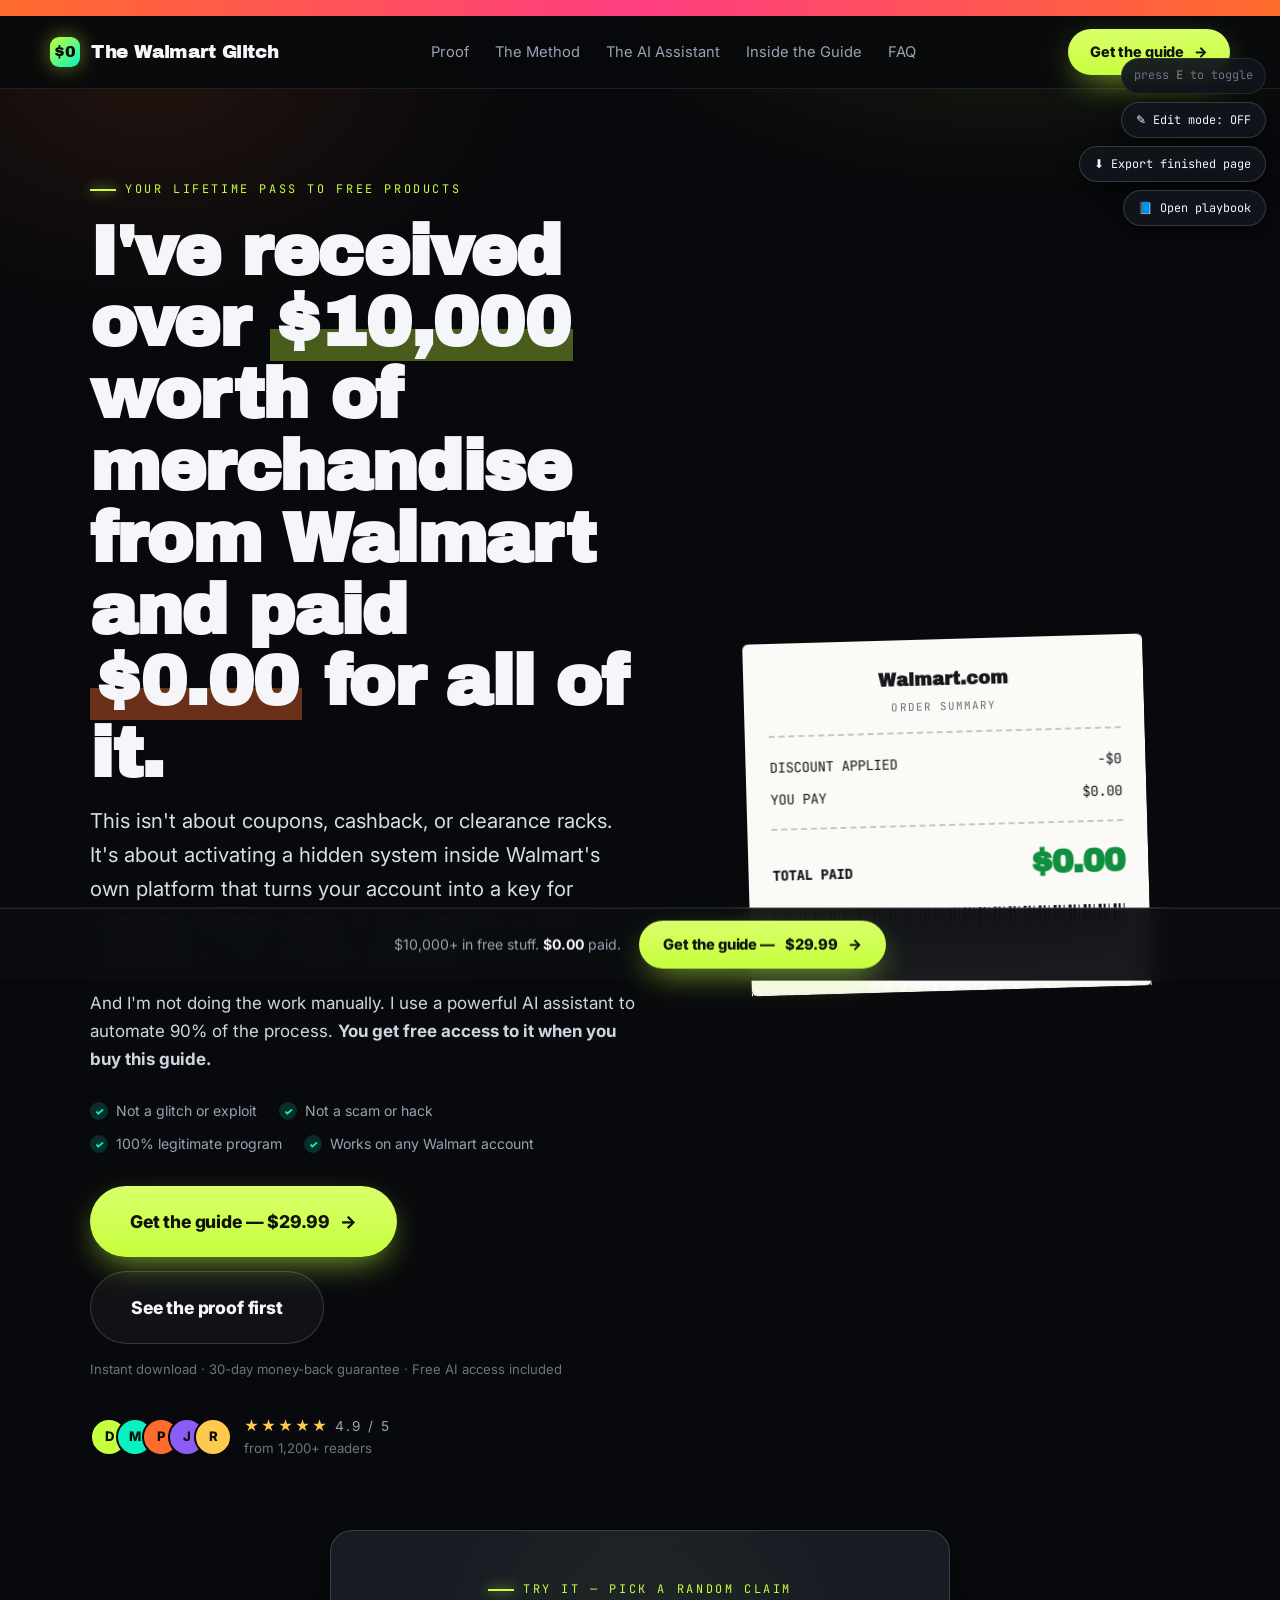
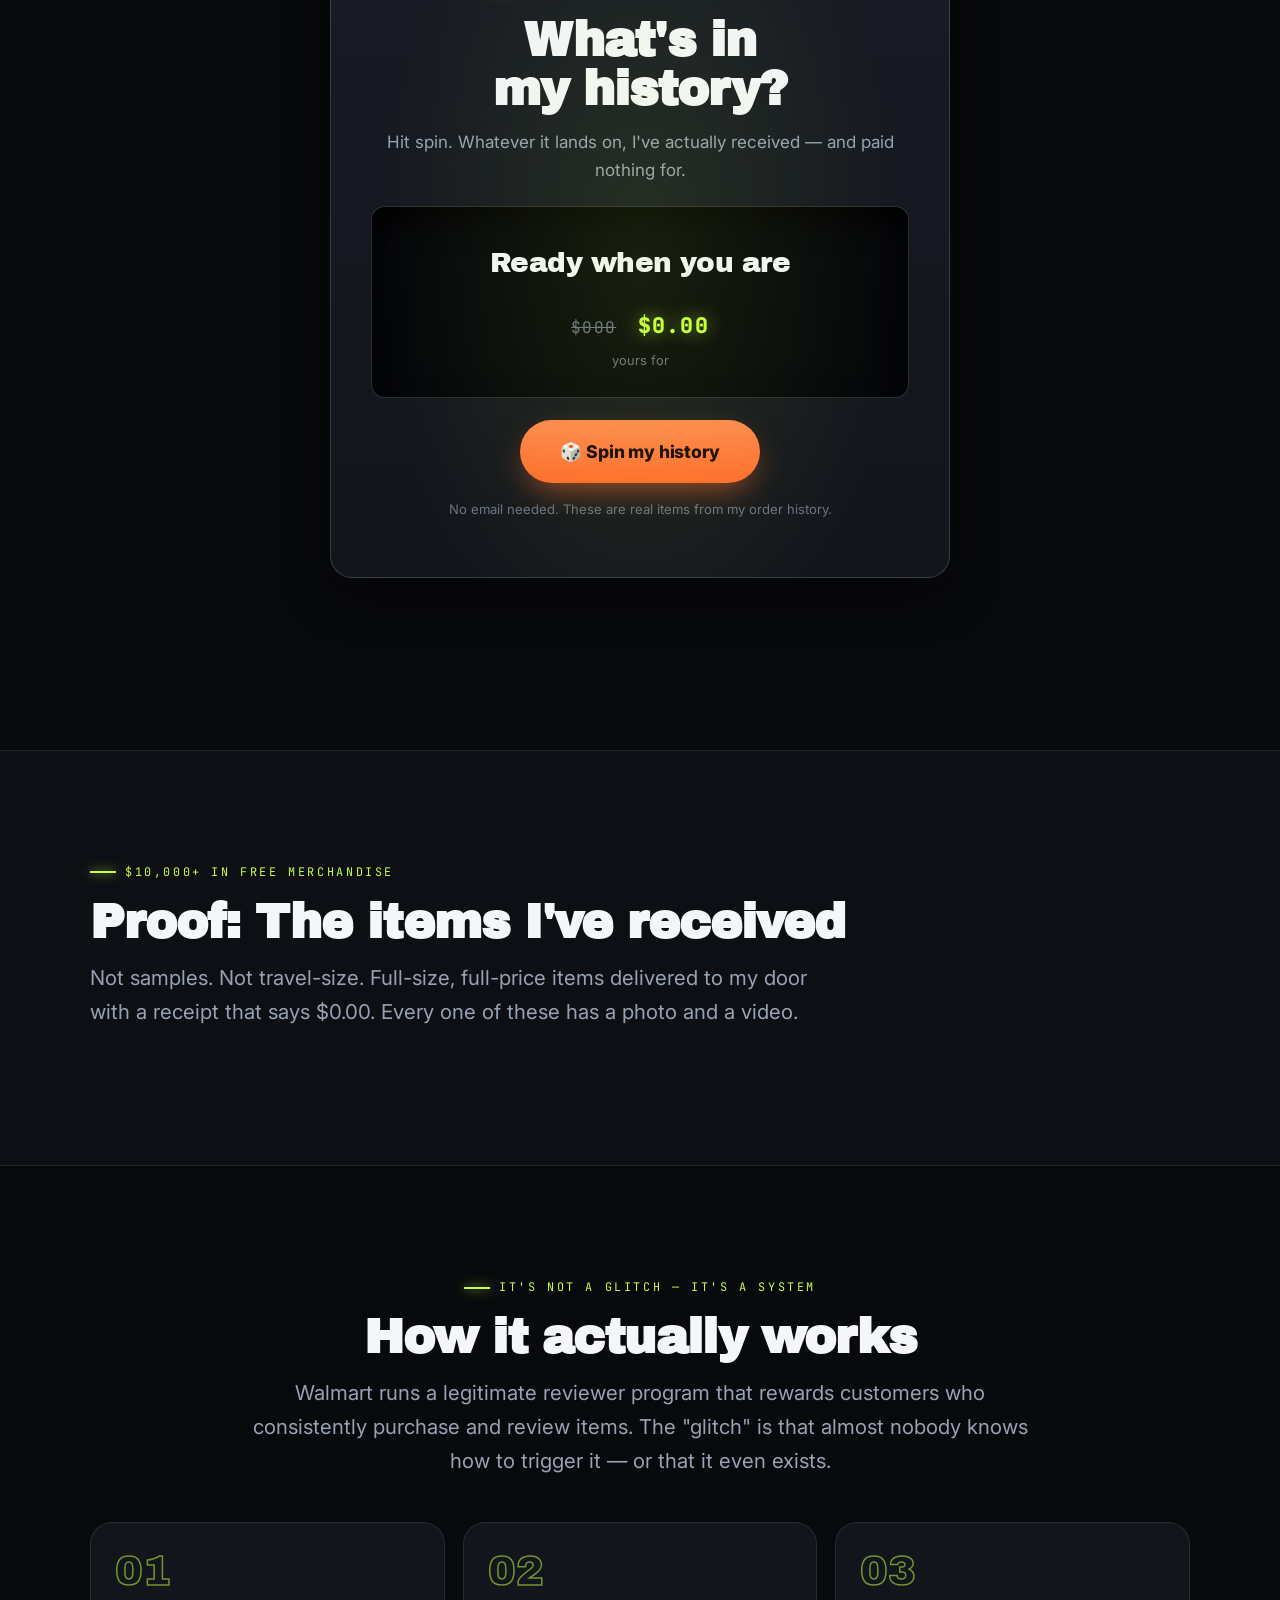
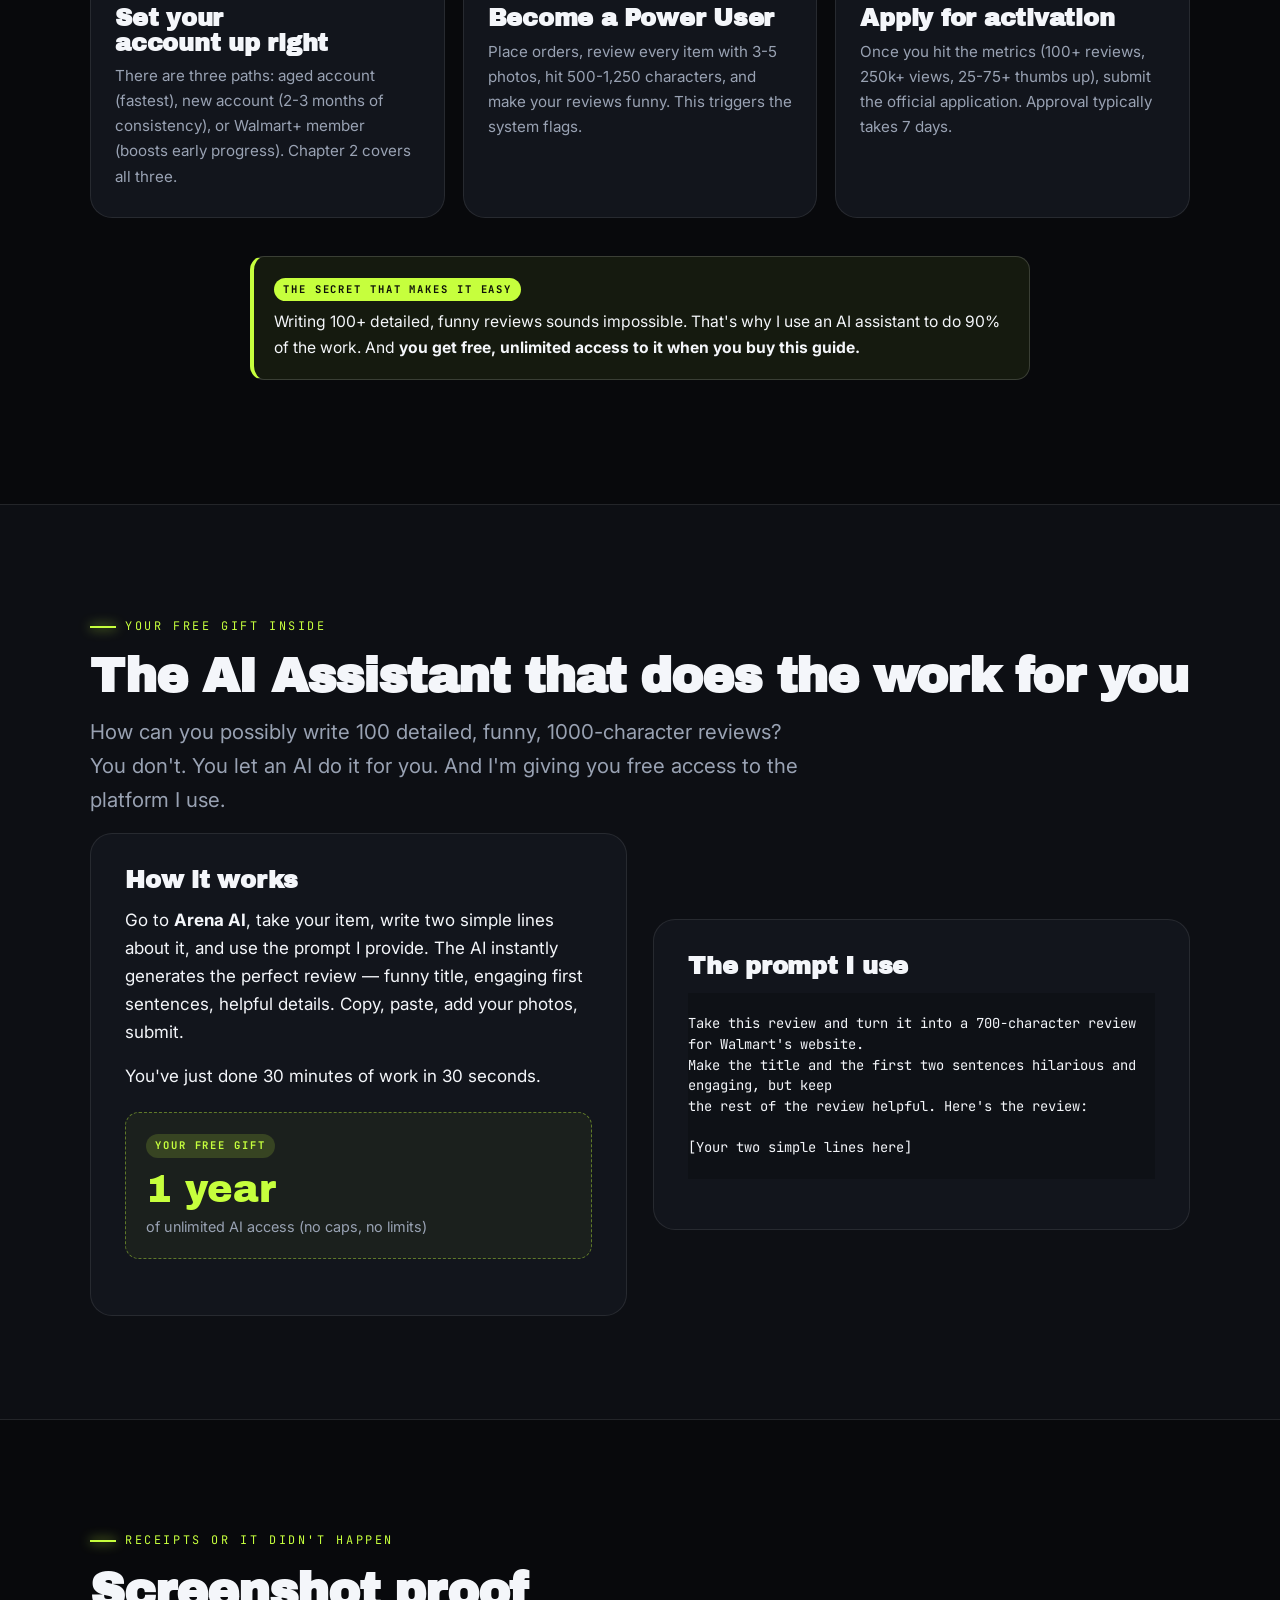
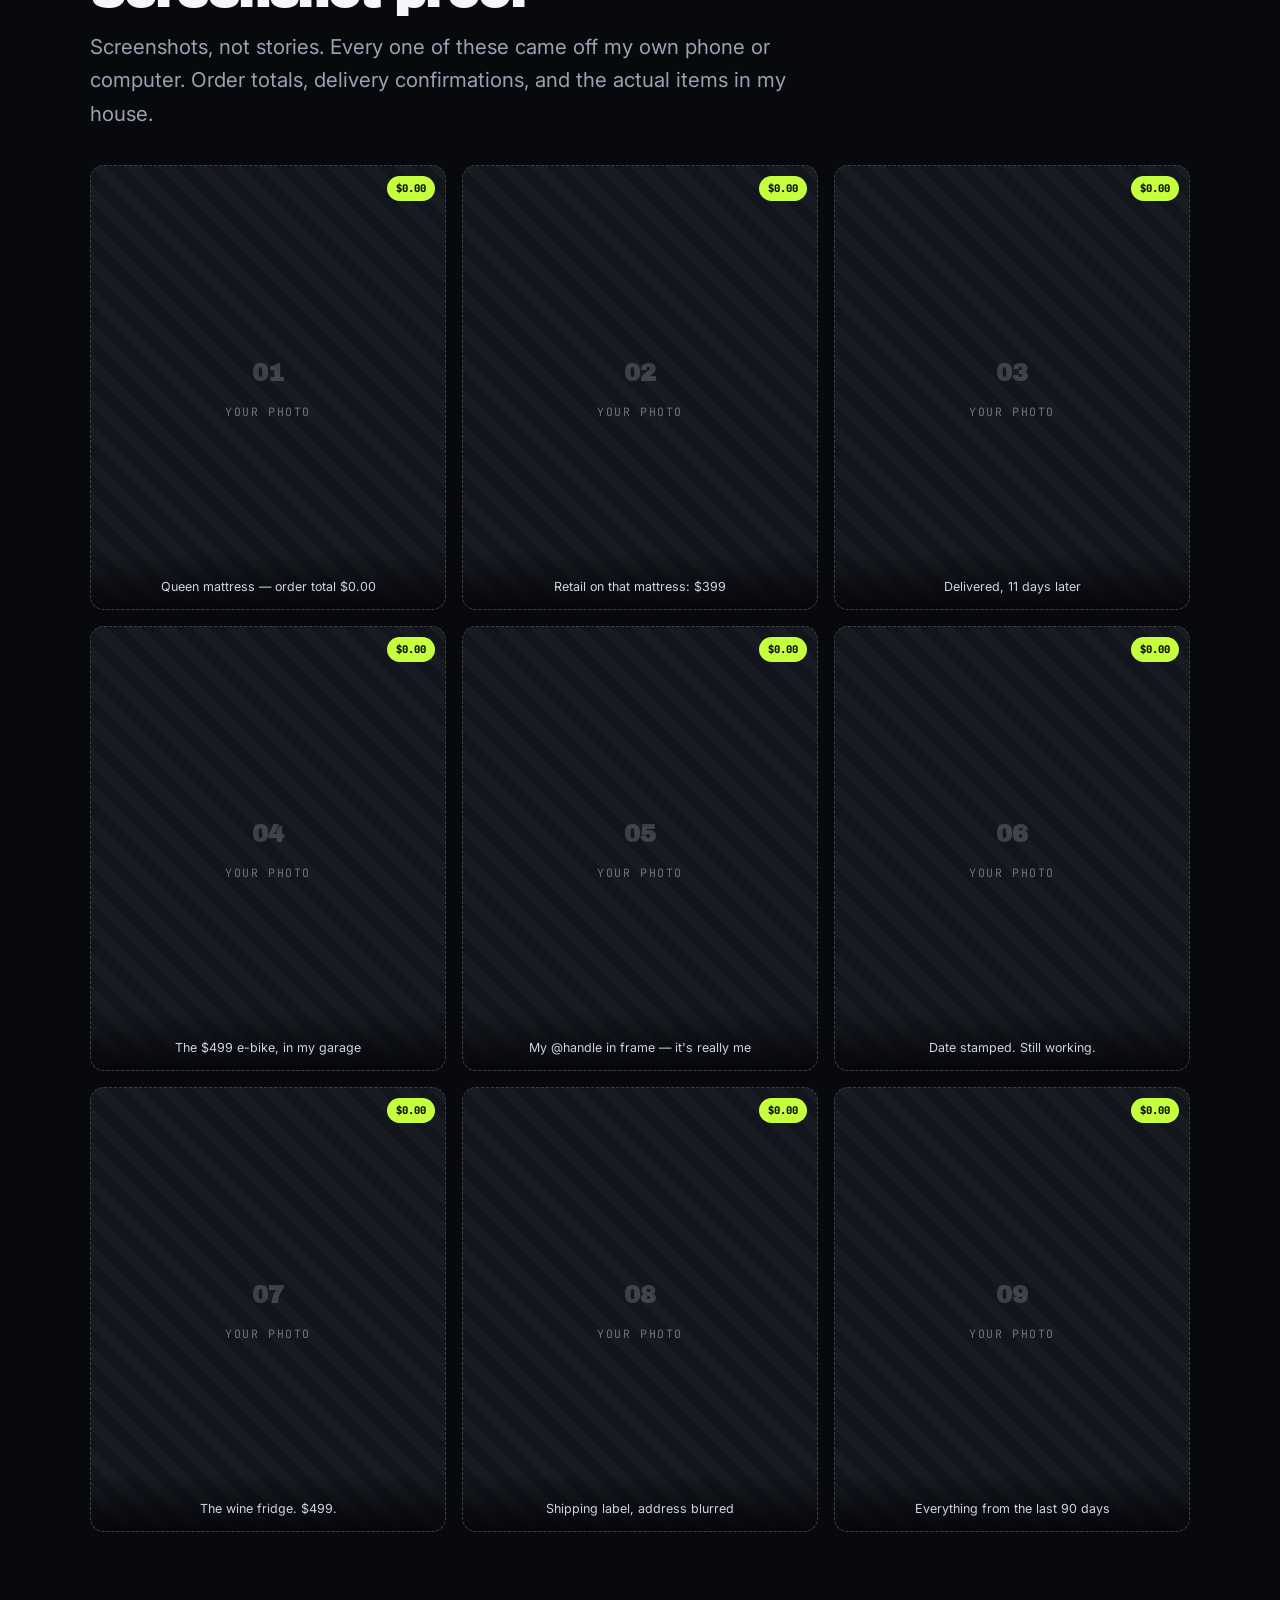
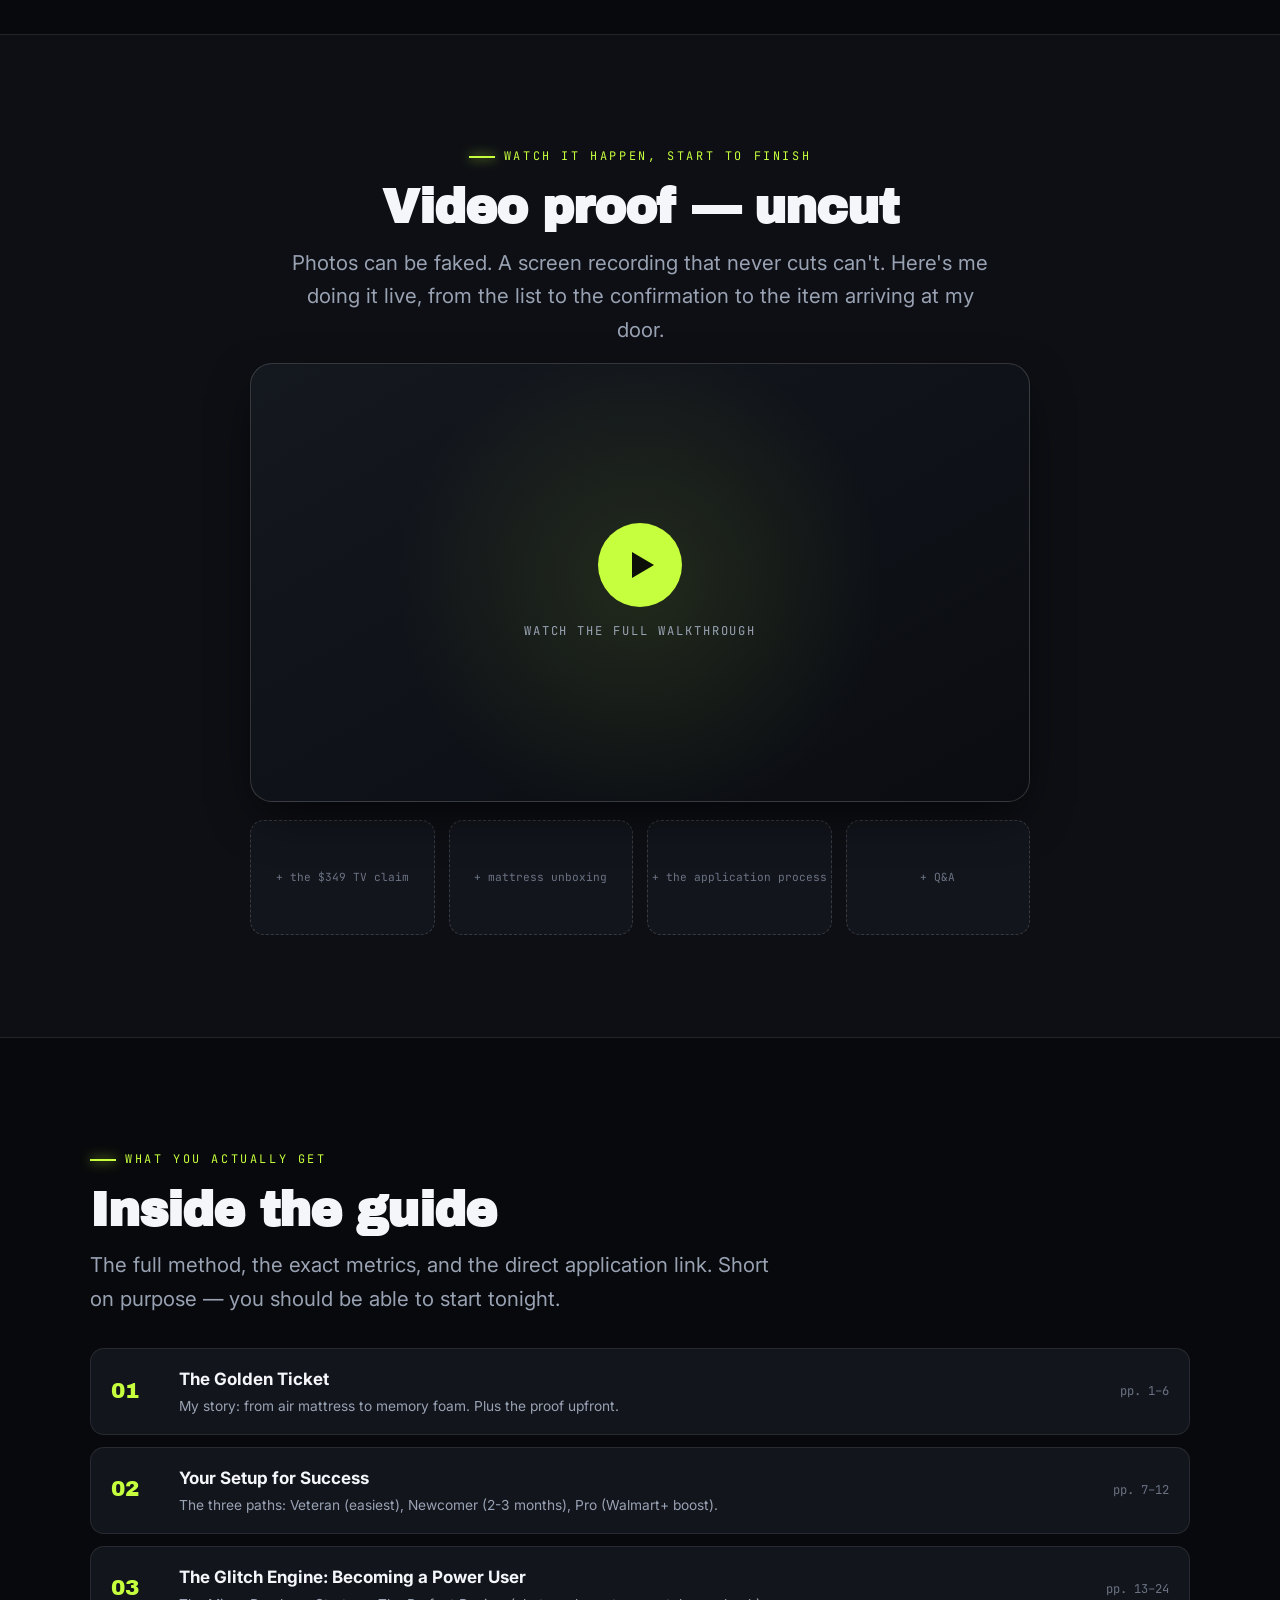
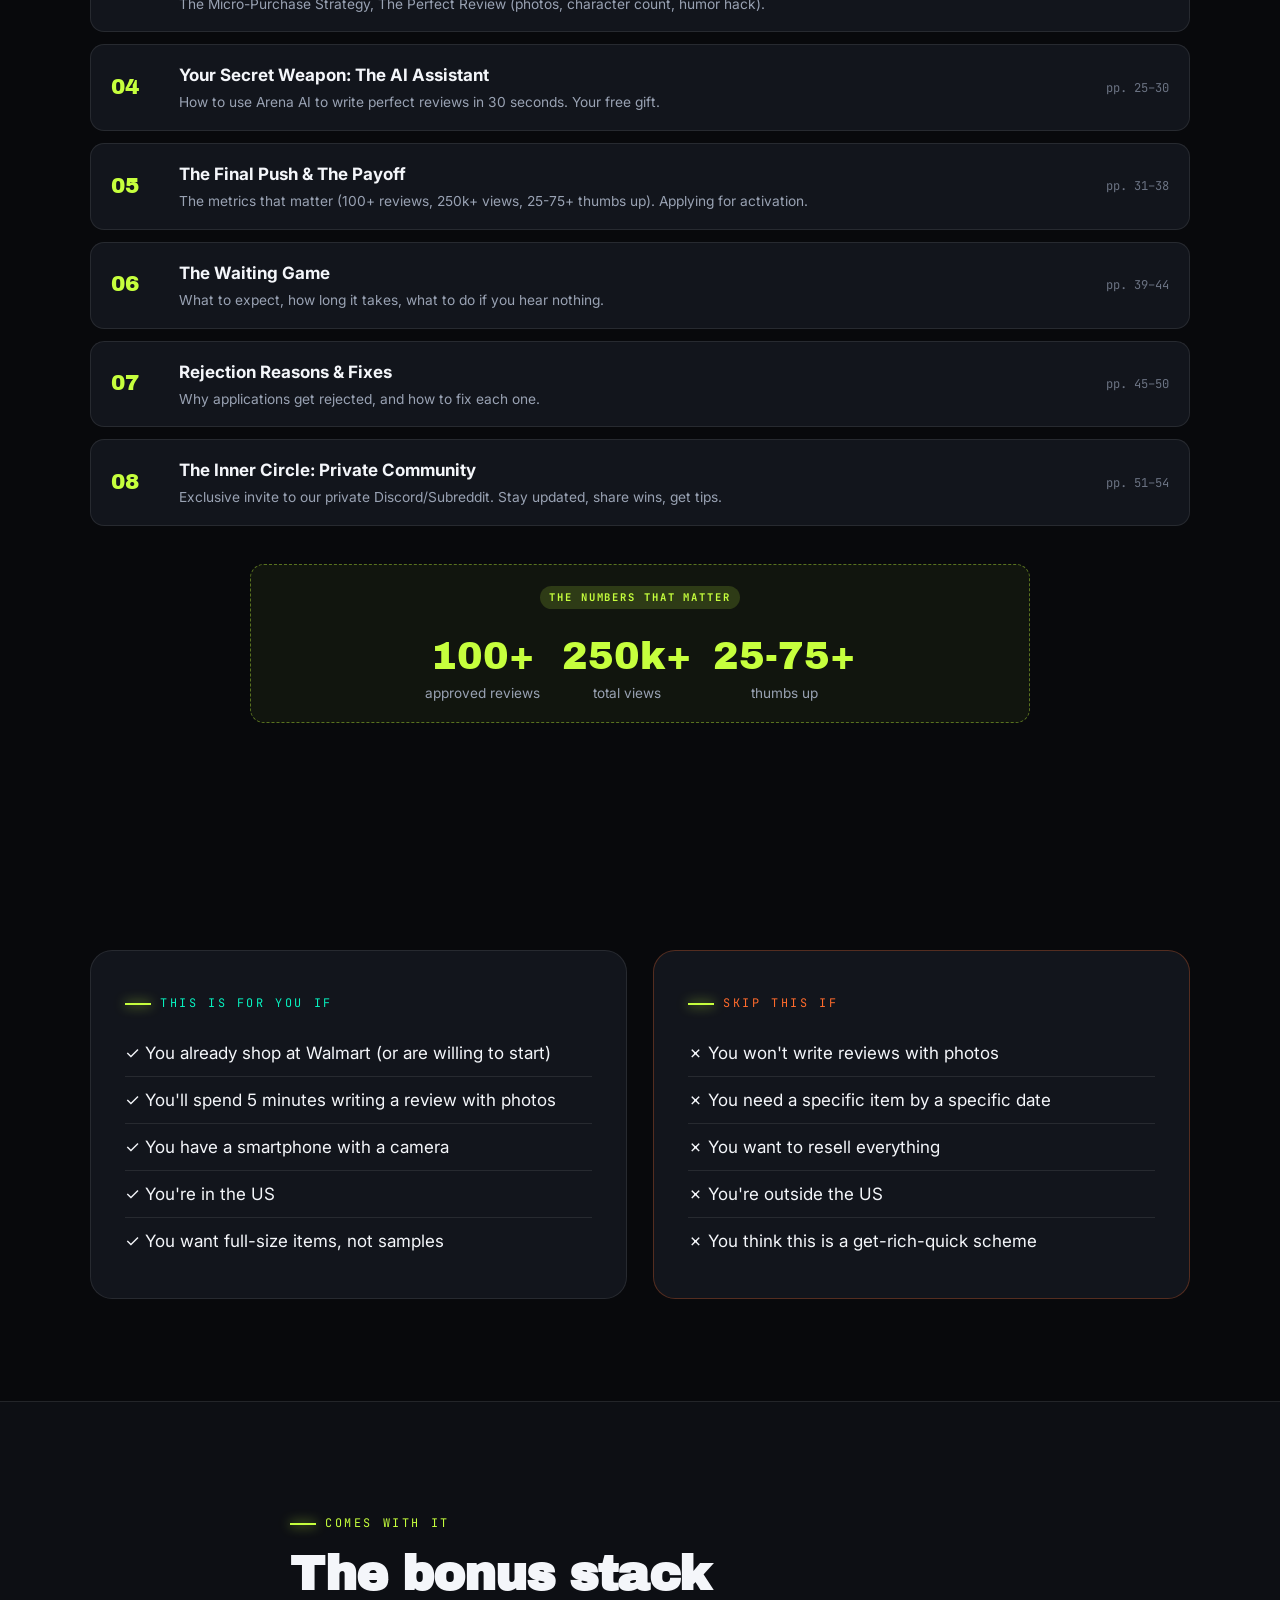
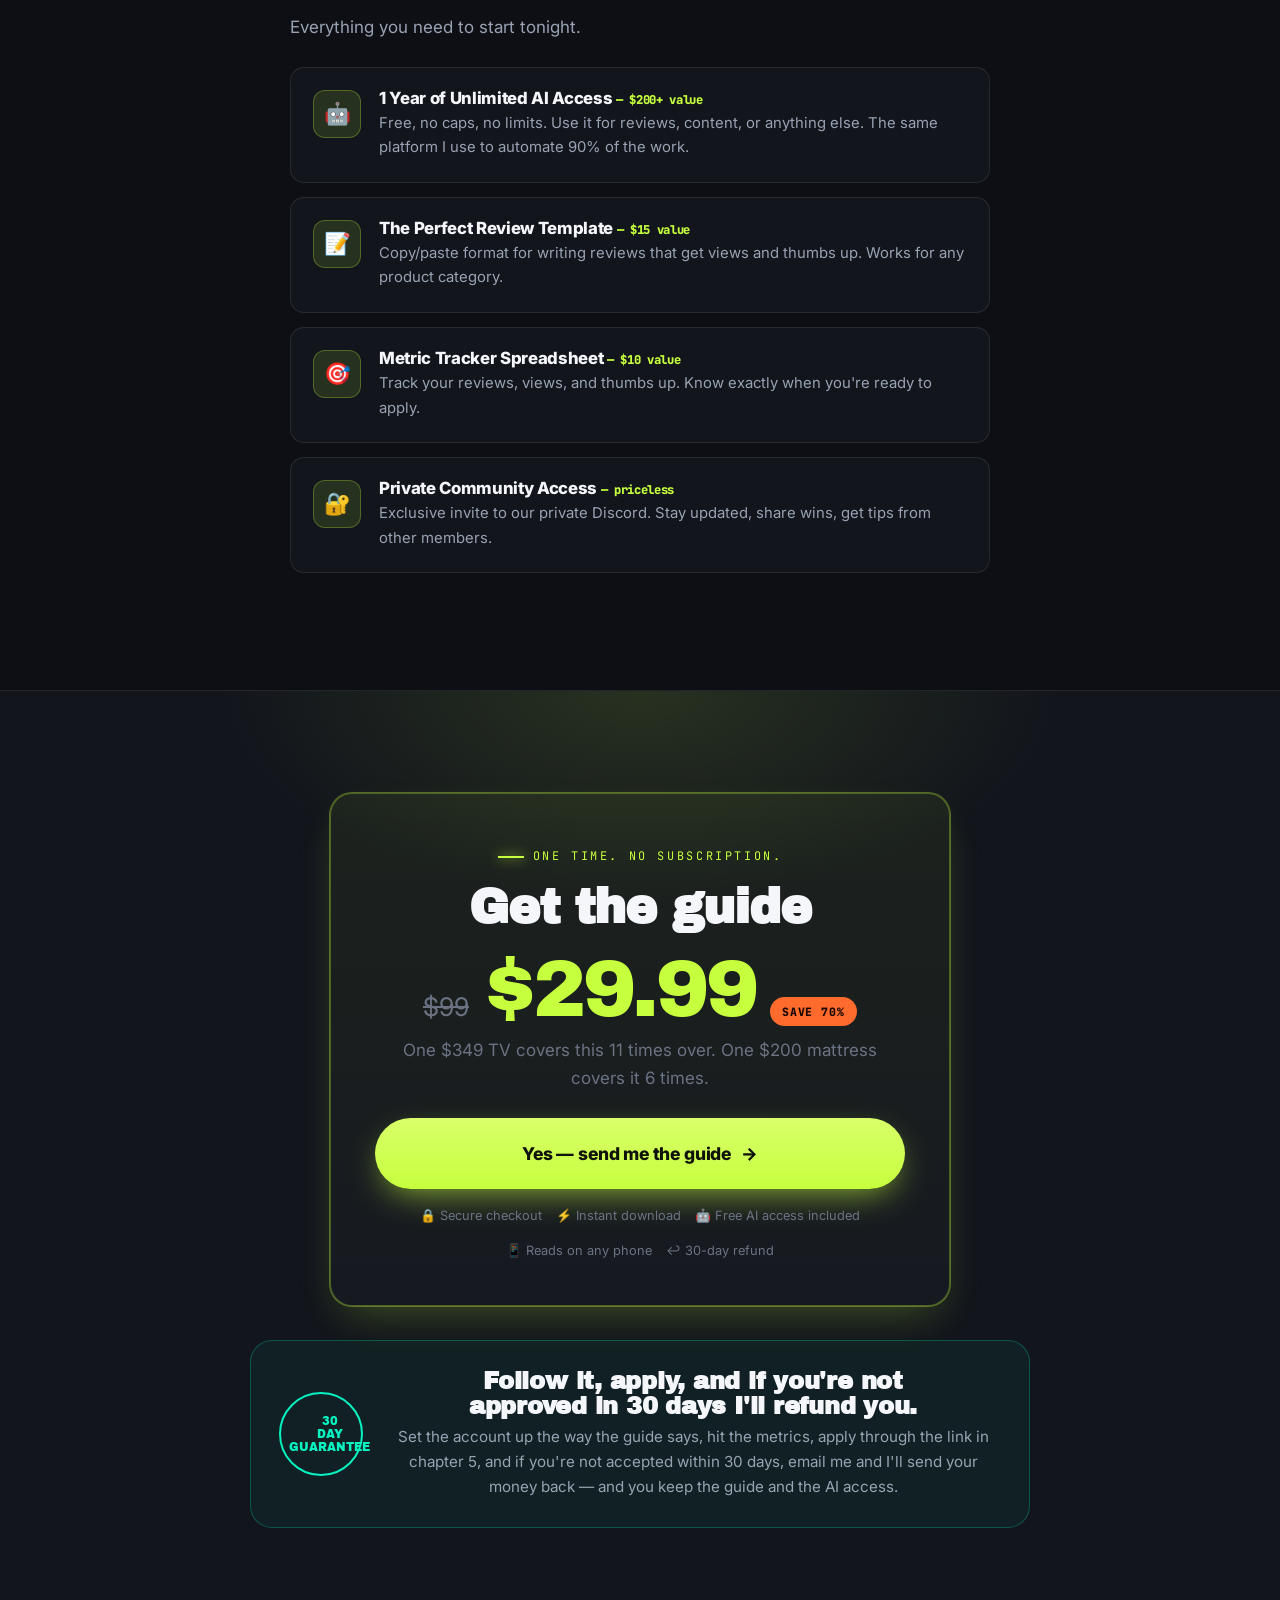
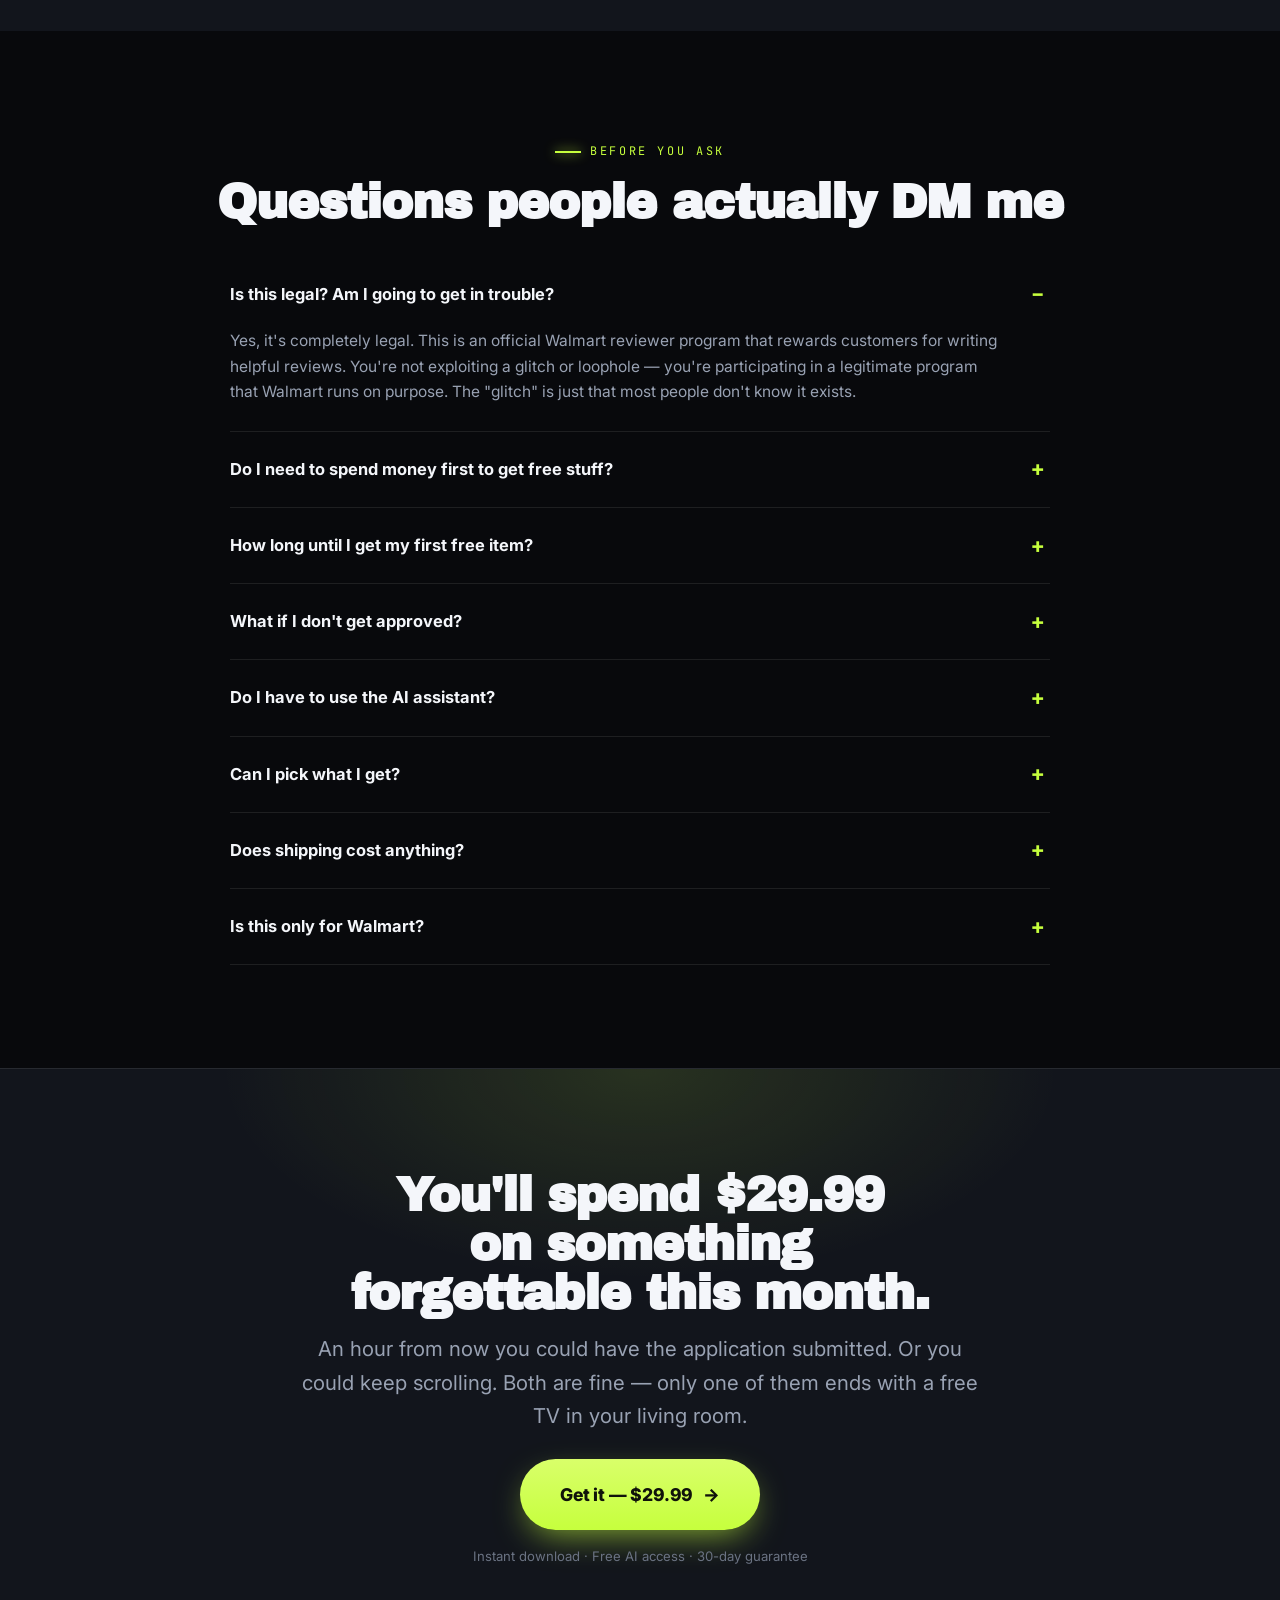
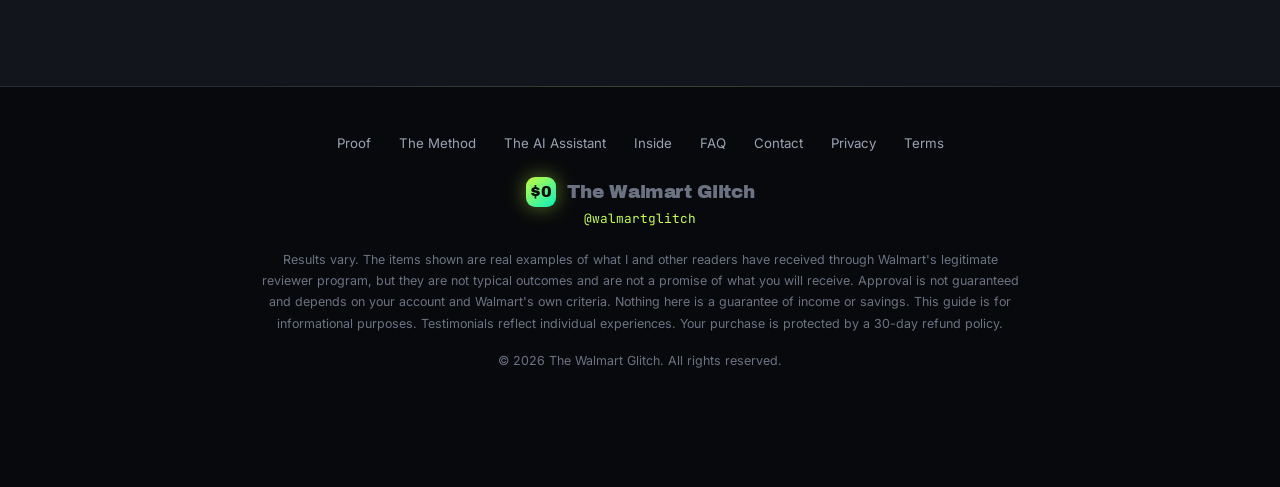
==== commit 1b997ae6: "Complete rewrite for Walmart reviewer program + AI assistant angle - New brand: The Walmart Glitch /" ====
--- a/index.html
+++ b/index.html
@@ -3,8 +3,8 @@
 <head>
 <meta charset="utf-8">
 <meta name="viewport" content="width=device-width, initial-scale=1">
-<title>Whitelisted — $500 e-bikes, queen mattresses, wine fridges. All for $0.00.</title>
-<meta name="description" content="A short guide to getting approved for a private reviewer program that ships big-ticket items for $0.00. No coupons, no rebates.">
+<title>The Walmart Glitch — Your lifetime pass to free products</title>
+<meta name="description" content="A step-by-step guide to unlocking Walmart's hidden reviewer program. Get $10,000+ in free merchandise — mattresses, TVs, appliances — all for $0.00. Includes FREE unlimited AI access.">
 
 <link rel="preconnect" href="https://fonts.googleapis.com">
 <link rel="preconnect" href="https://fonts.gstatic.com" crossorigin>
@@ -31,13 +31,12 @@
 <!-- ==================================================================== NAV -->
 <nav class="top">
   <div class="wrap nav-in">
-    <div class="logo"><span class="dot" id="logoMark">$0</span> <span class="ed" id="brandNav">Whitelisted</span></div>
+    <div class="logo"><span class="dot" id="logoMark">$0</span> <span class="ed" id="brandNav">The Walmart Glitch</span></div>
     <div class="nav-links">
-      <a href="#wall">The big stuff</a>
-      <a href="#how">How it works</a>
-      <a href="#photos">Photo proof</a>
-      <a href="#video">Video proof</a>
-      <a href="#inside">Inside</a>
+      <a href="#proof">Proof</a>
+      <a href="#method">The Method</a>
+      <a href="#ai">The AI Assistant</a>
+      <a href="#inside">Inside the Guide</a>
       <a href="#faq">FAQ</a>
     </div>
     <a href="#buy" class="btn btn-acid" style="padding:11px 22px;font-size:.9rem">Get the guide <span class="arrow">→</span></a>
@@ -48,53 +47,56 @@
 <section class="hero">
   <div class="wrap hero-grid">
     <div>
-      <span class="eyebrow ed">Better than any coupon</span>
+      <span class="eyebrow ed">Your lifetime pass to free products</span>
 
       <h1 class="ed">
-        Last month a <span class="hl">$499 e-bike</span>, a <span class="hl">queen mattress</span>
-        and a <span class="hl">$499 wine fridge</span> showed up at my house.
-        I paid <span class="hl-fire">$0.00</span> for all three.
+        I've received over <span class="hl">$10,000</span> worth of merchandise from Walmart
+        and paid <span class="hl-fire">$0.00</span> for all of it.
       </h1>
 
       <p class="lead ed">
-        There's one major retailer running a private reviewer program. Almost nobody gets past
-        the application — most people apply once, get rejected, and assume they're not eligible.
-        I got in. I've been pulling big-ticket stuff out of it ever since.
+        This isn't about coupons, cashback, or clearance racks. It's about activating a hidden
+        system inside Walmart's own platform that turns your account into a key for unlocking
+        a lifetime supply of free products — from mattresses to TVs to kitchen appliances.
       </p>
 
       <p class="ed" style="color:#cfd5e0">
-        I'm not naming the store out in the open, and I'll tell you exactly why in a second.
-        It's the opposite of what you're thinking.
+        And I'm not doing the work manually. I use a powerful AI assistant to automate 90% of
+        the process. <strong>You get free access to it when you buy this guide.</strong>
       </p>
 
       <!-- EDITOR HELP -->
       <div class="help" data-editor-only>
         <b class="tag">Say this here</b>
-        Lead with <b>your three biggest, most specific items</b>. "$499 e-bike" beats "expensive
-        electronics" every time — the brain can picture an e-bike, it can't picture "savings."
-        Put the dollar figure in the headline, not further down.
+        Open with <b>your biggest, most impressive number</b>. "$10,000" beats "thousands" every time.
+        Then immediately state the method: <b>"hidden system inside Walmart's platform."</b>
+        <br><br>
+        The second paragraph is your <b>AI hook</b> — this is what separates you from every other
+        "free stuff" guide. The AI assistant is your unique selling proposition.
         <br><br>
         <b>Fill-in template:</b>
-        <code>Last month a $[X] [item], a [item] and a $[X] [item] showed up at my house.
-        I paid $0.00 for all three.</code>
-        <br><br>
-        Then the <b>secrecy tease</b> — "I'm not naming the store, and it's the opposite of what
-        you're thinking." That one line is what makes people scroll to the next section instead
-        of bouncing. Do not skip it.
+        <code>I've received over $[X] worth of merchandise from [Retailer] and paid $0.00
+        for all of it.
+        
+        This isn't about coupons or cashback. It's about activating a hidden system
+        inside [Retailer]'s platform.
+        
+        And I'm not doing it manually. I use a powerful AI assistant to automate 90%
+        of the process. You get free access to it when you buy this guide.</code>
       </div>
 
       <div class="trust-row">
-        <span><i class="tick">✓</i> No coupons, no rebate forms</span>
-        <span><i class="tick">✓</i> Big-ticket items, not keychains</span>
-        <span><i class="tick">✓</i> Shipping is covered too</span>
-        <span><i class="tick">✓</i> Set it up in an afternoon</span>
+        <span><i class="tick">✓</i> Not a glitch or exploit</span>
+        <span><i class="tick">✓</i> Not a scam or hack</span>
+        <span><i class="tick">✓</i> 100% legitimate program</span>
+        <span><i class="tick">✓</i> Works on any Walmart account</span>
       </div>
 
       <div class="cta-row">
         <a href="#buy" class="btn btn-acid btn-lg pulse ed">Get the guide — $29.99 <span class="arrow">→</span></a>
-        <a href="#video" class="btn btn-ghost btn-lg">Watch the video first</a>
-      </div>
-      <p class="under-cta ed">Instant download · 30-day money-back guarantee · reads on any phone</p>
+        <a href="#proof" class="btn btn-ghost btn-lg">See the proof first</a>
+      </div>
+      <p class="under-cta ed">Instant download · 30-day money-back guarantee · Free AI access included</p>
 
       <div class="proof-strip">
         <div class="stack">
@@ -102,7 +104,7 @@
         </div>
         <div>
           <div class="stars">★★★★★ <span class="muted" style="font-size:.85rem">4.9 / 5</span></div>
-          <div class="dim" style="font-size:.83rem"><span class="ed">from 1,200+ members</span></div>
+          <div class="dim" style="font-size:.83rem"><span class="ed">from 1,200+ readers</span></div>
         </div>
       </div>
     </div>
@@ -111,8 +113,8 @@
     <div>
       <div class="receipt print-in" id="receipt">
         <div class="receipt-head">
-          <b class="ed">ORDER SUMMARY</b>
-          <span>SHIPPED · DELIVERED</span>
+          <b class="ed">Walmart.com</b>
+          <span>ORDER SUMMARY</span>
         </div>
         <div id="receiptLines"></div>
         <div class="rtotal">
@@ -120,22 +122,18 @@
           <span class="big">$0.00</span>
         </div>
         <div class="barcode"></div>
-        <div class="receipt-foot ed">THANK YOU · NO COUPON USED</div>
+        <div class="receipt-foot ed">THANK YOU · ORDER #WAL-XXXXXX</div>
       </div>
 
       <!-- EDITOR HELP -->
       <div class="help" data-editor-only style="max-width:400px;margin:26px auto 0">
         <b class="tag">Photo proof goes here</b>
         This is your <b>hero proof</b> — the single screenshot that does the most convincing.
+        Screenshot your real Walmart order summary showing multiple items with <b>$0.00</b> total.
         <br><br>
-        Best option: the order/shipment screen showing a <b>big-ticket item</b> with
-        <b>$0.00</b> total. Crop tight. Blur your address and full name — keep the item name,
-        the price, and the <b>$0.00</b> visible.
+        <b>Pro tip:</b> Blur the order number but keep "Walmart.com" visible.
         <br><br>
         To swap it in: press <b>E</b>, then click this box and pick your image file.
-        <br><br>
-        <b>Retake your proof shots with your @handle visible in frame</b> — a handle sitting in the
-        corner of a real screenshot kills the "stolen photo" objection instantly.
       </div>
     </div>
   </div>
@@ -145,8 +143,8 @@
 <section style="padding-top:0">
   <div class="wrap">
     <div class="slot">
-      <span class="eyebrow ed">Go on, pick one</span>
-      <h2 class="ed">What's on the list this week?</h2>
+      <span class="eyebrow ed">Try it — pick a random claim</span>
+      <h2 class="ed">What's in my history?</h2>
       <p class="muted ed">Hit spin. Whatever it lands on, I've actually received — and paid nothing for.</p>
 
       <div class="slot-window">
@@ -155,28 +153,21 @@
           <span class="was" id="slotWas">$000</span>
           <span class="now" id="slotNow">$0.00</span>
         </div>
-        <div class="slot-note ed">that's what I paid</div>
-      </div>
-
-      <button class="btn btn-fire btn-lg" id="slotBtn">🎲 Spin the list</button>
+        <div class="slot-note ed">yours for</div>
+      </div>
+
+      <button class="btn btn-fire btn-lg" id="slotBtn">🎲 Spin my history</button>
 
       <p class="dim" style="font-size:.82rem;margin-top:16px">
-        <span class="ed">No email needed to spin. These aren't hypotheticals — they're my order history.</span>
+        <span class="ed">No email needed. These are real items from my order history.</span>
       </p>
     </div>
 
     <!-- EDITOR HELP -->
     <div class="help" data-editor-only style="max-width:620px;margin:20px auto 0">
       <b class="tag">Why this is here</b>
-      This is your <b>attention trap</b>. Most visitors won't read — they'll poke things first.
-      The slot machine gets them interacting within 5 seconds, and interaction is what makes
-      people keep scrolling.
-      <br><br>
-      Replace the list in <code>site.config.js → drops</code> with <b>real things you received</b>.
-      Lead with the big-ticket ones — e-bike, mattress, wine fridge — because that's what stops
-      the scroll.
-      <br><br>
-      <b>Rule:</b> never list an item you can't produce a photo of if someone asks in the comments.
+      This is your <b>attention trap</b>. Replace the list in <code>site.config.js → drops</code>
+      with real items you've received. Lead with the most impressive ones.
     </div>
   </div>
 </section>
@@ -188,14 +179,14 @@
   </div>
 </section>
 
-<!-- ==================================================== THE BIG-TICKET WALL -->
-<section id="wall" style="background:var(--bg-2);border-top:1px solid var(--line);border-bottom:1px solid var(--line)">
-  <div class="wrap">
-    <span class="eyebrow ed">The part people don't believe</span>
-    <h2 class="ed">Big-ticket stuff. Actually delivered.</h2>
+<!-- ===================================================== PROOF SECTION -->
+<section id="proof" style="background:var(--bg-2);border-top:1px solid var(--line);border-bottom:1px solid var(--line)">
+  <div class="wrap">
+    <span class="eyebrow ed">$10,000+ in free merchandise</span>
+    <h2 class="ed">Proof: The items I've received</h2>
     <p class="lead muted ed" style="max-width:720px">
-      Not samples. Not travel-size. Full-size, full-price items that were in my house within a
-      couple weeks of being approved. Every one of these has a video.
+      Not samples. Not travel-size. Full-size, full-price items delivered to my door with a
+      receipt that says $0.00. Every one of these has a photo and a video.
     </p>
 
     <div class="wall" id="wallGrid"></div>
@@ -203,151 +194,161 @@
     <!-- EDITOR HELP -->
     <div class="help" data-editor-only>
       <b class="tag">Photo proof goes here</b>
-      This wall is <b>the most important section on the page</b>. It's where a skeptic becomes a
-      buyer. Put your six biggest, most visually impressive items here — the ones where a stranger
-      thinks "no way that was free."
+      This wall is <b>the most important section on the page</b>. Put your six biggest, most
+      visually impressive items here — the ones where a stranger thinks "no way that was free."
       <br><br>
-      <b>How to shoot each one so it reads as real:</b><br>
+      <b>How to shoot each one:</b><br>
       • Shoot it <b>in your home</b>, not in a studio. Background clutter = authenticity.<br>
       • Include something for scale — a door frame, your hand, a floor lamp.<br>
-      • Get the <b>brand name and the retail price</b> in a second shot, side by side.<br>
-      • Film a slow pan, 5–8 seconds, ending on the item. Don't use stock transitions.<br>
+      • Get the <b>brand name and retail price</b> in a second shot, side by side.<br>
+      • Film a slow pan, 5–8 seconds, ending on the item.<br>
       • Put your <b>@handle</b> in the corner of the frame — small, bottom left.<br>
-      • Show the <b>shipping label or box</b> if you still have it, address blurred.<br><br>
+      • Show the <b>Walmart shipping label or box</b> if you still have it, address blurred.<br><br>
       Click any tile to drop in your photo.
     </div>
-
-    <div class="badge-strip" id="badgeStrip"></div>
-
-    <!-- EDITOR HELP -->
-    <div class="help" data-editor-only>
-      <b class="tag">The badge</b>
-      Give people a word for themselves. When someone can say
-      <b>"I'm [noun]"</b> out loud, they're not just a customer — they're in a group, and the
-      group is the thing they'll defend in your comments for free.
-      Change <code>memberNoun</code> and <code>hashtag</code> in <code>site.config.js</code>.
-    </div>
-  </div>
-</section>
-
-<!-- ========================================================= HOW IT WORKS -->
-<section id="how">
+  </div>
+</section>
+
+<!-- ========================================================= THE METHOD -->
+<section id="method">
   <div class="wrap">
     <div class="center narrow" style="margin-inline:auto">
-      <span class="eyebrow ed">The whole thing in 60 seconds</span>
-      <h2 class="ed">Get approved. Then pick your stuff.</h2>
+      <span class="eyebrow ed">It's not a glitch — it's a system</span>
+      <h2 class="ed">How it actually works</h2>
       <p class="lead muted ed">
-        The program is real and it's not hidden — what's hidden is how the application is actually
-        scored. That's the entire reason people get rejected and assume it's fake.
+        Walmart runs a legitimate reviewer program that rewards customers who consistently
+        purchase and review items. The "glitch" is that almost nobody knows how to trigger it —
+        or that it even exists.
       </p>
     </div>
 
     <div class="steps">
       <div class="step">
         <div class="num">01</div>
-        <h3 class="ed">Set the account up right</h3>
-        <p class="ed">A brand-new account with zero reviews and a 12-month-old account with a
-        review history get <em>very</em> different results. I cover both, including which one
-        is genuinely faster — it's not the one you'd guess.</p>
+        <h3 class="ed">Set your account up right</h3>
+        <p class="ed">There are three paths: aged account (fastest), new account (2-3 months of
+        consistency), or Walmart+ member (boosts early progress). Chapter 2 covers all three.</p>
       </div>
       <div class="step">
         <div class="num">02</div>
-        <h3 class="ed">Apply through the right door</h3>
-        <p class="ed">There's a direct application link. Almost nobody finds it. They apply the
-        normal way, get automatically rejected, and conclude they're not eligible. They are.</p>
+        <h3 class="ed">Become a Power User</h3>
+        <p class="ed">Place orders, review every item with 3-5 photos, hit 500-1,250 characters,
+        and make your reviews funny. This triggers the system flags.</p>
       </div>
       <div class="step">
         <div class="num">03</div>
-        <h3 class="ed">Get in, then go big</h3>
-        <p class="ed">Once you're approved you're picking from a live list. Most people grab the
-        first cheap thing they see. I'll show you how to spot the $500 items before they're gone.</p>
+        <h3 class="ed">Apply for activation</h3>
+        <p class="ed">Once you hit the metrics (100+ reviews, 250k+ views, 25-75+ thumbs up),
+        submit the official application. Approval typically takes 7 days.</p>
       </div>
     </div>
 
     <!-- EDITOR HELP -->
     <div class="help" data-editor-only>
       <b class="tag">Say this here</b>
-      The 3-step block should make them think <b>"oh — it's an application problem, not a luck
-      problem."</b> That reframe is the whole sale: they already tried and failed, or assumed they
-      couldn't. You're telling them the failure was mechanical.
+      The 3-step block should make them think <b>"oh — it's a real program, not a hack."</b>
+      That reframe is the whole sale. Deliberately do NOT explain the actual steps here —
+      curiosity sells the guide.
+    </div>
+
+    <div class="narrow" style="margin:38px auto 0">
+      <div class="callout co-hook">
+        <span class="co-label">The secret that makes it easy</span>
+        <p style="margin:0" class="ed">
+          Writing 100+ detailed, funny reviews sounds impossible. That's why I use an AI assistant
+          to do 90% of the work. And <strong>you get free, unlimited access to it when you buy
+          this guide.</strong>
+        </p>
+      </div>
+    </div>
+  </div>
+</section>
+
+<!-- ====================================================== THE AI ASSISTANT -->
+<section id="ai" style="background:var(--bg-2);border-top:1px solid var(--line);border-bottom:1px solid var(--line)">
+  <div class="wrap">
+    <span class="eyebrow ed">Your free gift inside</span>
+    <h2 class="ed">The AI Assistant that does the work for you</h2>
+    <p class="lead muted ed" style="max-width:720px">
+      How can you possibly write 100 detailed, funny, 1000-character reviews? You don't.
+      You let an AI do it for you. And I'm giving you free access to the platform I use.
+    </p>
+
+    <div class="grid-2" style="gap:26px;align-items:center">
+      <div class="panel">
+        <h3 class="ed">How it works</h3>
+        <p class="ed">Go to <strong>Arena AI</strong>, take your item, write two simple lines about it, and
+        use the prompt I provide. The AI instantly generates the perfect review — funny title,
+        engaging first sentences, helpful details. Copy, paste, add your photos, submit.</p>
+        <p class="ed">You've just done 30 minutes of work in 30 seconds.</p>
+        
+        <div class="callout co-stat" style="margin-top:22px;text-align:left">
+          <span class="co-label">Your free gift</span>
+          <span class="n">1 year</span>
+          <span style="color:var(--muted);font-size:.9rem">of unlimited AI access (no caps, no limits)</span>
+        </div>
+      </div>
+      
+      <div class="panel">
+        <h3 class="ed">The prompt I use</h3>
+        <div class="copyblock" style="background:rgba(0,0,0,.2);border-color:rgba(255,255,255,.1);margin:14px 0 0">
+          <p class="mono" style="font-size:.86rem;line-height:1.5;white-space:pre-wrap" id="aiPrompt">
+Take this review and turn it into a 700-character review for Walmart's website.
+Make the title and the first two sentences hilarious and engaging, but keep
+the rest of the review helpful. Here's the review:
+
+[Your two simple lines here]
+          </p>
+        </div>
+        
+        <!-- EDITOR HELP -->
+        <div class="help" data-editor-only style="margin-top:14px">
+          <b class="tag">Edit this</b>
+          Put your actual AI prompt here. This is what people are buying access to.
+        </div>
+      </div>
+    </div>
+
+    <!-- EDITOR HELP -->
+    <div class="help" data-editor-only style="max-width:820px;margin:24px auto 0">
+      <b class="tag">Say this here</b>
+      This section is your <b>unique selling proposition</b>. Nobody else is offering AI access
+      as a bonus. Lean into it: <b>"free, unlimited, no caps, no limits."</b>
       <br><br>
-      Deliberately <b>do not</b> explain the actual steps here. Curiosity sells the guide.
-      Give away the shape of the method, never the sequence.
-    </div>
-
-    <div class="narrow" style="margin:38px auto 0">
-      <div class="callout co-warn">
-        <span class="co-label">Why I won't name the store</span>
-        <p style="margin:0 0 12px" class="ed">
-          Not because it's shady — it's a legitimate, above-board program the retailer runs on
-          purpose. I don't name it because the moment a hundred thousand people apply in the same
-          week, the approval criteria tighten and the good items dry up.
-        </p>
-        <p style="margin:0" class="ed">
-          So the store name goes in the guide, not on a public webpage. That's the only reason.
-          If that bothers you, don't buy it — I'd rather you not know than everybody know.
-        </p>
-      </div>
-    </div>
-
-    <!-- EDITOR HELP -->
-    <div class="help" data-editor-only>
-      <b class="tag">Say this here</b>
-      This box is doing <b>three jobs at once</b>: it answers "is this a scam," it creates
-      curiosity (what store?), and it makes the reader feel like an insider for buying.
-      Keep the tone flat and a little stubborn — the version where you get slightly defensive
-      converts better than the polished version.
-    </div>
-
-    <div class="narrow" style="margin:26px auto 0">
-      <div class="callout co-hook">
-        <span class="co-label">The catch</span>
-        <p style="margin:0" class="ed">
-          You have to actually write the reviews. That's the entire deal, and it's why this is
-          legitimate instead of a loophole somebody's going to patch. If you're not willing to
-          spend five minutes writing an honest review of a free mattress, this isn't for you.
-        </p>
-      </div>
-    </div>
-
-    <!-- EDITOR HELP -->
-    <div class="help" data-editor-only>
-      <b class="tag">Keep this</b>
-      Saying the catch out loud is the <b>single highest-trust move on the page</b>. It removes
-      the "too good to be true" feeling, it's honest, and it pre-filters people who'd refund.
-      Never soften it.
+      The prompt box is a visual that makes it feel concrete. Put your real prompt in there.
+      If you want to name the platform, do it — if you want to keep it generic, say
+      <b>"a powerful AI platform."</b>
     </div>
   </div>
 </section>
 
 <!-- ========================================================= PHOTO PROOF -->
-<section id="photos" style="background:var(--bg-2);border-top:1px solid var(--line);border-bottom:1px solid var(--line)">
+<section id="photos">
   <div class="wrap">
     <span class="eyebrow ed">Receipts or it didn't happen</span>
-    <h2 class="ed">Photo proof</h2>
+    <h2 class="ed">Screenshot proof</h2>
     <p class="lead muted ed" style="max-width:720px">
-      Screenshots, not stories. Every one of these came off my own phone, with my handle in frame
-      so you can check it's actually me.
+      Screenshots, not stories. Every one of these came off my own phone or computer.
+      Order totals, delivery confirmations, and the actual items in my house.
     </p>
 
     <!-- EDITOR HELP -->
     <div class="help" data-editor-only>
       <b class="tag">Photo proof goes here</b>
-      Drop in <b>6–9 real screenshots</b>. Blur anything personal — address, full name, last 4 of
-      a card. Keep the item, the price, and the <b>$0.00</b>.
+      Drop in <b>6–9 real screenshots</b>. Blur your address, full name, and any personal info.
+      Keep the item name, the price, and the <b>$0.00</b> visible.
       <br><br>
-      <b>Shot list that closes every doubt:</b><br>
-      1. Order screen showing a <b>big-ticket item</b> with <code>$0.00</code><br>
-      2. That item's real retail price (prove it's worth something)<br>
+      <b>Shot list:</b><br>
+      1. Order screen showing a big-ticket item with <code>$0.00</code><br>
+      2. That item's real retail price on Walmart.com<br>
       3. Delivery confirmation / tracking, dated<br>
       4. The item physically in your home, out of the box<br>
-      5. Your <b>@handle visible in frame</b> on a real screen (kills "stolen photo")<br>
-      6. Several big items side by side (proves it repeats)<br>
-      7. A date-stamped recent one (proves it's still working)<br>
+      5. Your <b>@handle</b> visible in frame on a real screen<br>
+      6. Several big items side by side<br>
+      7. A date-stamped recent one<br>
       8. Shipping label / box, address blurred<br>
-      9. The pile shot — everything from the last few months<br><br>
-      <b>Do not</b> stage or Photoshop. One fake screenshot found in your comments ends the
-      whole thing.
+      9. The "Congratulations" email (censor personal details)<br><br>
+      Click any tile to drop in your photo.
     </div>
 
     <div class="shots" id="shotGrid"></div>
@@ -355,36 +356,33 @@
 </section>
 
 <!-- ========================================================= VIDEO PROOF -->
-<section id="video">
+<section id="video" style="background:var(--bg-2);border-top:1px solid var(--line);border-bottom:1px solid var(--line)">
   <div class="wrap">
     <div class="center">
       <span class="eyebrow ed">Watch it happen, start to finish</span>
       <h2 class="ed">Video proof — uncut</h2>
       <p class="lead muted ed" style="max-width:700px;margin-inline:auto">
-        Photos can be faked. A screen recording that never cuts can't. Here's the list, the
-        prices, and the confirmation — in one take.
+        Photos can be faked. A screen recording that never cuts can't. Here's me doing it
+        live, from the list to the confirmation to the item arriving at my door.
       </p>
     </div>
 
     <!-- EDITOR HELP -->
     <div class="help" data-editor-only>
       <b class="tag">Video proof goes here</b>
-      This is your <b>highest-converting element</b>. Put real effort here.
-      <br><br>
       <b>The hero video (90–150 seconds, minimal cuts):</b><br>
       0:00 — Hold the phone up. Say today's date out loud. Say your @handle.<br>
-      0:10 — Open the item list. <b>Scroll slowly</b> past the big-ticket stuff. Let them read prices.<br>
-      0:30 — Say one price out loud: "that's a $499 e-bike. Zero dollars."<br>
+      0:10 — Open Walmart.com. Scroll slowly past big-ticket items. Let them read prices.<br>
+      0:30 — Say one price out loud: "That's a $349 4K TV. Zero dollars."<br>
       0:45 — Claim one on camera. <b>Do not cut during the claim.</b><br>
       1:00 — Land on the confirmation. Zoom into the total: <b>$0.00</b>.<br>
-      1:15 — Hard cut to the item in your house (different day is fine — say so).<br>
-      1:30 — "That's it. That's the whole thing. The hard part was getting approved."<br><br>
+      1:15 — Hard cut to the item in your house (different day, say so).<br>
+      1:30 — "That's it. That's the whole thing. The hard part was the setup."<br><br>
       <b>Non-negotiables:</b> no cuts during the claim, no music over the total, say the date,
-      keep your @handle in the corner, and <b>leave the boring parts in</b> — the boring parts are
-      what make it believable.
+      keep your @handle in the corner, leave the boring parts in.
       <br><br>
       To add: paste a YouTube / Vimeo / direct <code>.mp4</code> URL into
-      <code>site.config.js → videoUrl</code>, or press <b>E</b> and click the frame to upload.
+      <code>site.config.js → videoUrl</code>, or press <b>E</b> and click the frame.
     </div>
 
     <div class="narrow" style="margin-inline:auto">
@@ -396,92 +394,86 @@
       </div>
 
       <div class="vid-strip">
-        <div class="mini">+ the $499 e-bike</div>
-        <div class="mini">+ queen mattress unboxing</div>
-        <div class="mini">+ the wine fridge</div>
-        <div class="mini">+ how I got approved</div>
-      </div>
-
-      <!-- EDITOR HELP -->
-      <div class="help" data-editor-only>
-        <b class="tag">Say this here</b>
-        Add <b>4 short clips</b> (20–40s each) answering the doubts you get most. Title them as
-        curiosity hooks, not descriptions: <b>"the one that took 4 minutes,"</b>
-        <b>"what a rejection email looks like,"</b> <b>"the weirdest thing I got."</b>
-        <br><br>
-        One of them <b>must</b> be "how I got approved" — that's the one that sells the guide,
-        not the items.
+        <div class="mini">+ the $349 TV claim</div>
+        <div class="mini">+ mattress unboxing</div>
+        <div class="mini">+ the application process</div>
+        <div class="mini">+ Q&A</div>
       </div>
     </div>
   </div>
 </section>
 
 <!-- ============================================================== INSIDE -->
-<section id="inside" style="background:var(--bg-2);border-top:1px solid var(--line);border-bottom:1px solid var(--line)">
+<section id="inside">
   <div class="wrap">
     <span class="eyebrow ed">What you actually get</span>
     <h2 class="ed">Inside the guide</h2>
     <p class="lead muted ed" style="max-width:700px">
-      The store, the application link, and the exact setup sequence. Short on purpose — you
-      should be able to apply tonight.
+      The full method, the exact metrics, and the direct application link. Short on purpose —
+      you should be able to start tonight.
     </p>
-
-    <!-- EDITOR HELP -->
-    <div class="help" data-editor-only>
-      <b class="tag">Say this here</b>
-      Lead with <b>"the store and the link"</b> — it's the thing they're actually paying for,
-      and naming it as a deliverable makes $29.99 feel like a bargain.
-      <br><br>
-      List chapters as <b>outcomes</b>, not topics.
-      <code>"New account vs. 12-month-old account: which gets approved faster"</code> sells.
-      <code>"Chapter 3: Account Setup"</code> does not.
-    </div>
 
     <div class="toc">
       <div class="toc-item">
         <div class="n">01</div>
-        <div class="t ed">The store, the program, and why it exists<span>What you're applying to, in plain terms. Two minutes.</span></div>
-        <div class="pg">pp. 1–4</div>
+        <div class="t ed">The Golden Ticket<span>My story: from air mattress to memory foam. Plus the proof upfront.</span></div>
+        <div class="pg">pp. 1–6</div>
       </div>
       <div class="toc-item">
         <div class="n">02</div>
-        <div class="t ed">New account vs. 12-month-old account<span>Which one actually gets approved faster — the answer surprised me.</span></div>
-        <div class="pg">pp. 5–11</div>
+        <div class="t ed">Your Setup for Success<span>The three paths: Veteran (easiest), Newcomer (2-3 months), Pro (Walmart+ boost).</span></div>
+        <div class="pg">pp. 7–12</div>
       </div>
       <div class="toc-item">
         <div class="n">03</div>
-        <div class="t ed">Review history: how much is enough<span>What counts as a review, what doesn't, and how to build history fast.</span></div>
-        <div class="pg">pp. 12–18</div>
+        <div class="t ed">The Glitch Engine: Becoming a Power User<span>The Micro-Purchase Strategy, The Perfect Review (photos, character count, humor hack).</span></div>
+        <div class="pg">pp. 13–24</div>
       </div>
       <div class="toc-item">
         <div class="n">04</div>
-        <div class="t ed">The application link and the exact sequence<span>The direct door. Fill these fields in this order. Miss one and you're auto-rejected.</span></div>
-        <div class="pg">pp. 19–27</div>
+        <div class="t ed">Your Secret Weapon: The AI Assistant<span>How to use Arena AI to write perfect reviews in 30 seconds. Your free gift.</span></div>
+        <div class="pg">pp. 25–30</div>
       </div>
       <div class="toc-item">
         <div class="n">05</div>
-        <div class="t ed">How fast you can realistically get approved<span>Honest timelines, including what to do if you hear nothing back.</span></div>
-        <div class="pg">pp. 28–33</div>
+        <div class="t ed">The Final Push & The Payoff<span>The metrics that matter (100+ reviews, 250k+ views, 25-75+ thumbs up). Applying for activation.</span></div>
+        <div class="pg">pp. 31–38</div>
       </div>
       <div class="toc-item">
         <div class="n">06</div>
-        <div class="t ed">How to spot the $500 items before they're gone<span>The list refreshes. Here's how to be early instead of seeing leftovers.</span></div>
-        <div class="pg">pp. 34–41</div>
+        <div class="t ed">The Waiting Game<span>What to expect, how long it takes, what to do if you hear nothing.</span></div>
+        <div class="pg">pp. 39–44</div>
       </div>
       <div class="toc-item">
         <div class="n">07</div>
-        <div class="t ed">Rejection reasons and how to fix them<span>Six things that get applications thrown out. Most people do at least two.</span></div>
-        <div class="pg">pp. 42–48</div>
+        <div class="t ed">Rejection Reasons & Fixes<span>Why applications get rejected, and how to fix each one.</span></div>
+        <div class="pg">pp. 45–50</div>
       </div>
       <div class="toc-item">
         <div class="n">08</div>
-        <div class="t ed">Staying in: what keeps your access<span>The reviews you have to write, and the mistakes that quietly get people dropped.</span></div>
-        <div class="pg">pp. 49–54</div>
-      </div>
-      <div class="toc-item">
-        <div class="n">09</div>
-        <div class="t ed">Cheat sheet + copy/paste review templates<span>One page. Print it. Plus the review format that keeps you in good standing.</span></div>
-        <div class="pg">pp. 55–58</div>
+        <div class="t ed">The Inner Circle: Private Community<span>Exclusive invite to our private Discord/Subreddit. Stay updated, share wins, get tips.</span></div>
+        <div class="pg">pp. 51–54</div>
+      </div>
+    </div>
+
+    <!-- EDITOR HELP -->
+    <div class="help" data-editor-only style="max-width:820px;margin:24px auto 0">
+      <b class="tag">Say this here</b>
+      List chapters as <b>outcomes</b>, not topics. "The Perfect Review" sells.
+      "Chapter 3: Methodology" does not.
+      <br><br>
+      Include the <b>AI assistant chapter</b> — it's your unique selling proposition.
+      The community chapter is your <b>retention tool</b> — it turns buyers into members.
+    </div>
+
+    <div class="narrow" style="margin:38px auto 0">
+      <div class="callout co-stat" style="text-align:center">
+        <span class="co-label">The numbers that matter</span>
+        <div style="display:flex;justify-content:center;gap:22px;margin-top:16px">
+          <div><span class="n">100+</span><div class="muted" style="font-size:.85rem">approved reviews</div></div>
+          <div><span class="n">250k+</span><div class="muted" style="font-size:.85rem">total views</div></div>
+          <div><span class="n">25-75+</span><div class="muted" style="font-size:.85rem">thumbs up</div></div>
+        </div>
       </div>
     </div>
   </div>
@@ -493,32 +485,23 @@
     <div class="panel">
       <span class="eyebrow ed" style="color:var(--ink)">This is for you if</span>
       <ul style="list-style:none;padding:0;margin:0">
-        <li style="padding:9px 0;border-bottom:1px solid var(--line)" class="ed">✓ You want full-size stuff, not samples</li>
-        <li style="padding:9px 0;border-bottom:1px solid var(--line)" class="ed">✓ You'll spend 5 minutes writing an honest review</li>
-        <li style="padding:9px 0;border-bottom:1px solid var(--line)" class="ed">✓ You've got an afternoon to set the account up</li>
+        <li style="padding:9px 0;border-bottom:1px solid var(--line)" class="ed">✓ You already shop at Walmart (or are willing to start)</li>
+        <li style="padding:9px 0;border-bottom:1px solid var(--line)" class="ed">✓ You'll spend 5 minutes writing a review with photos</li>
+        <li style="padding:9px 0;border-bottom:1px solid var(--line)" class="ed">✓ You have a smartphone with a camera</li>
         <li style="padding:9px 0;border-bottom:1px solid var(--line)" class="ed">✓ You're in the US</li>
-        <li style="padding:9px 0" class="ed">✓ You don't mind that you can't post the store's name publicly either</li>
+        <li style="padding:9px 0" class="ed">✓ You want full-size items, not samples</li>
       </ul>
     </div>
     <div class="panel" style="border-color:rgba(255,107,44,.28)">
       <span class="eyebrow ed" style="color:var(--flame)">Skip this if</span>
       <ul style="list-style:none;padding:0;margin:0">
-        <li style="padding:9px 0;border-bottom:1px solid var(--line)" class="ed">✗ You won't write the reviews. You'll lose access.</li>
+        <li style="padding:9px 0;border-bottom:1px solid var(--line)" class="ed">✗ You won't write reviews with photos</li>
         <li style="padding:9px 0;border-bottom:1px solid var(--line)" class="ed">✗ You need a specific item by a specific date</li>
-        <li style="padding:9px 0;border-bottom:1px solid var(--line)" class="ed">✗ You want to resell everything. Don't. It gets people removed.</li>
+        <li style="padding:9px 0;border-bottom:1px solid var(--line)" class="ed">✗ You want to resell everything</li>
         <li style="padding:9px 0;border-bottom:1px solid var(--line)" class="ed">✗ You're outside the US</li>
-        <li style="padding:9px 0" class="ed">✗ You think this is income. It's free stuff, not money.</li>
+        <li style="padding:9px 0" class="ed">✗ You think this is a get-rich-quick scheme</li>
       </ul>
     </div>
-  </div>
-
-  <!-- EDITOR HELP -->
-  <div class="help" data-editor-only style="max-width:var(--maxw);margin:20px auto 0;padding:0 var(--pad)">
-    <b class="tag">Say this here</b>
-    The "skip this if" column is a <b>conversion tool</b>, not modesty. It drops refunds and
-    chargebacks to near zero, and it makes everything else you said more believable.
-    Keep at least 3 real disqualifiers — and keep the "don't resell" one. It signals you're
-    protecting the program, which is what protects <em>you</em>.
   </div>
 </section>
 
@@ -527,39 +510,39 @@
   <div class="wrap narrow" style="margin-inline:auto">
     <span class="eyebrow ed">Comes with it</span>
     <h2 class="ed">The bonus stack</h2>
-    <p class="muted ed">Four things I made because I kept needing them myself.</p>
+    <p class="muted ed">Everything you need to start tonight.</p>
 
     <div style="margin-top:26px">
       <div class="bonus">
-        <div class="ico">✅</div>
+        <div class="ico">🤖</div>
         <div>
-          <h4 class="ed">The Pre-Application Checklist <span class="val">— $19 value</span></h4>
-          <p class="ed">Every requirement in one page. Run through it before you apply so you
-          don't get auto-rejected over something stupid.</p>
+          <h4 class="ed">1 Year of Unlimited AI Access <span class="val">— $200+ value</span></h4>
+          <p class="ed">Free, no caps, no limits. Use it for reviews, content, or anything else.
+          The same platform I use to automate 90% of the work.</p>
         </div>
       </div>
       <div class="bonus">
-        <div class="ico">✍️</div>
+        <div class="ico">📝</div>
         <div>
-          <h4 class="ed">Review templates that keep you in <span class="val">— $15 value</span></h4>
-          <p class="ed">Copy/paste formats for every category. Write a compliant review in
-          about four minutes.</p>
+          <h4 class="ed">The Perfect Review Template <span class="val">— $15 value</span></h4>
+          <p class="ed">Copy/paste format for writing reviews that get views and thumbs up.
+          Works for any product category.</p>
         </div>
       </div>
       <div class="bonus">
-        <div class="ico">⏱️</div>
+        <div class="ico">🎯</div>
         <div>
-          <h4 class="ed">New vs. aged account decision tree <span class="val">— $9 value</span></h4>
-          <p class="ed">One page, six questions, tells you exactly which route to take with the
-          account you have right now.</p>
+          <h4 class="ed">Metric Tracker Spreadsheet <span class="val">— $10 value</span></h4>
+          <p class="ed">Track your reviews, views, and thumbs up. Know exactly when you're ready
+          to apply.</p>
         </div>
       </div>
       <div class="bonus">
-        <div class="ico">🔔</div>
+        <div class="ico">🔐</div>
         <div>
-          <h4 class="ed">Big-ticket alerts <span class="val">— included</span></h4>
-          <p class="ed">When something over $300 hits the list, I send a note. This alone has
-          paid for the guide for most people.</p>
+          <h4 class="ed">Private Community Access <span class="val">— priceless</span></h4>
+          <p class="ed">Exclusive invite to our private Discord. Stay updated, share wins, get tips
+          from other members.</p>
         </div>
       </div>
     </div>
@@ -567,8 +550,11 @@
     <!-- EDITOR HELP -->
     <div class="help" data-editor-only>
       <b class="tag">Say this here</b>
-      Bonuses should remove <b>effort and risk</b>, not add pages. A checklist beats a workbook.
-      The alerts bonus is your strongest one — it justifies a repeat relationship, not just a sale.
+      The AI access bonus is your <b>strongest selling point</b>. Lead with it, and give it
+      a high dollar value to justify the price.
+      <br><br>
+      The community access is your <b>retention tool</b> — it turns one-time buyers into
+      long-term members who will defend you in comments.
     </div>
   </div>
 </section>
@@ -586,7 +572,7 @@
         <span class="save-pill">SAVE 70%</span>
       </div>
       <p class="dim ed" style="margin-bottom:26px">
-        One mattress covers this 13 times over. One e-bike covers it 16 times.
+        One $349 TV covers this 11 times over. One $200 mattress covers it 6 times.
       </p>
 
       <a href="#buy" class="btn btn-acid btn-lg btn-block pulse ed">Yes — send me the guide <span class="arrow">→</span></a>
@@ -594,8 +580,9 @@
       <div style="display:flex;flex-wrap:wrap;gap:14px;justify-content:center;margin-top:16px;font-size:.8rem;color:var(--dim)">
         <span class="ed">🔒 Secure checkout</span>
         <span class="ed">⚡ Instant download</span>
+        <span class="ed">🤖 Free AI access included</span>
         <span class="ed">📱 Reads on any phone</span>
-        <span class="ed">↩️ 30-day refund, no questions</span>
+        <span class="ed">↩️ 30-day refund</span>
       </div>
 
       <!-- EDITOR HELP -->
@@ -604,9 +591,8 @@
         Connect this button to your real checkout (Gumroad, Payhip, Lemon Squeezy, Stan Store,
         Shopify). Put the URL in <code>site.config.js → checkoutUrl</code>.
         <br><br>
-        <b>About the "SAVE 70%":</b> only keep it if $99 is a real price you've charged or would
-        charge. Fake anchors get ad accounts shut down. If you've only ever charged $29.99, delete
-        the struck-through price and keep the line below it instead.
+        <b>About the "SAVE 70%":</b> only keep it if $99 is a real price you've charged or
+        would charge. Fake anchors get ad accounts shut down.
       </div>
     </div>
 
@@ -615,9 +601,9 @@
       <div>
         <h3 class="ed" style="margin-bottom:6px">Follow it, apply, and if you're not approved in 30 days I'll refund you.</h3>
         <p class="ed" style="margin:0;color:var(--muted);font-size:.95rem">
-          Set the account up the way the guide says, apply through the link in chapter 4, and if
-          you're not accepted within 30 days, email me and I'll send your money back — and you keep
-          the guide. I can offer that because almost nobody asks.
+          Set the account up the way the guide says, hit the metrics, apply through the link in
+          chapter 5, and if you're not accepted within 30 days, email me and I'll send your
+          money back — and you keep the guide and the AI access.
         </p>
       </div>
     </div>
@@ -626,8 +612,7 @@
     <div class="help" data-editor-only style="max-width:620px;margin:20px auto 0">
       <b class="tag">Say this here</b>
       A guarantee tied to a <b>specific, checkable outcome</b> ("not approved in 30 days")
-      converts far better than "satisfaction guaranteed." Make it easy to claim — hard-to-claim
-      guarantees don't increase sales, they just make people suspicious.
+      converts far better than "satisfaction guaranteed." Make it easy to claim.
     </div>
   </div>
 </section>
@@ -642,76 +627,56 @@
 
     <div class="faq" style="margin-top:30px">
       <details open>
-        <summary class="ed">Why won't you just tell me which store it is?</summary>
-        <div class="body ed"><p>Because if I put the name on a public page, ten thousand people
-        apply in the same week, the approval criteria tighten, and the good items stop showing up
-        for the people already in. It's a real program the retailer runs on purpose — I'm just not
-        going to be the reason it gets flooded. The name and the application link are on page 1 of
-        the guide. If that arrangement bothers you, honestly, don't buy it.</p></div>
+        <summary class="ed">Is this legal? Am I going to get in trouble?</summary>
+        <div class="body ed"><p>Yes, it's completely legal. This is an official Walmart reviewer
+        program that rewards customers for writing helpful reviews. You're not exploiting a
+        glitch or loophole — you're participating in a legitimate program that Walmart runs on
+        purpose. The "glitch" is just that most people don't know it exists.</p></div>
       </details>
       <details>
-        <summary class="ed">Is this a loophole? Could I get in trouble?</summary>
-        <div class="body ed"><p>No. It's an official reviewer program. The retailer wants reviews
-        from real customers and gives items away to get them. You're not exploiting anything —
-        you're doing exactly what the program was built for. The reason it feels secret is only
-        that they don't advertise it.</p></div>
+        <summary class="ed">Do I need to spend money first to get free stuff?</summary>
+        <div class="body ed"><p>For new accounts, yes — you need to place orders to build review
+        history. But here's the thing: <strong>if you already shop at Walmart, you're already spending
+        this money.</strong> The guide just shows you how to turn that spending into free products
+        down the line. For aged accounts with review history, you can start claiming immediately.</p></div>
       </details>
       <details>
-        <summary class="ed">What's the catch?</summary>
-        <div class="body ed"><p>You have to write honest reviews of what you receive. That's the
-        deal, and it's what makes the whole thing legitimate. Reviews take about five minutes.
-        If you stop writing them, you lose access — chapter 8 covers exactly how to stay in good
-        standing.</p></div>
+        <summary class="ed">How long until I get my first free item?</summary>
+        <div class="body ed"><p>It depends on your starting point. For aged accounts with
+        review history: 7–14 days after applying. For new accounts: 2–3 months of consistency
+        to hit the metrics, then 7 days after applying. Chapter 5 has the exact timeline for
+        each path.</p></div>
       </details>
       <details>
-        <summary class="ed">Do I need an old account?</summary>
-        <div class="body ed"><p>No, but it changes your odds and your timeline. A brand-new account
-        with no review history and a 12-month-old account with history get processed differently.
-        Chapter 2 covers both routes, including which one is actually faster — it's not the one
-        you'd guess.</p></div>
+        <summary class="ed">What if I don't get approved?</summary>
+        <div class="body ed"><p>Follow chapters 2 through 5 exactly, hit the metrics (100+
+        reviews, 250k+ views, 25–75+ thumbs up), apply through the link in chapter 5, and if
+        you're not approved within 30 days, email me and I'll refund you — and you keep the
+        guide and the AI access.</p></div>
       </details>
       <details>
-        <summary class="ed">I have zero reviews. Am I just out?</summary>
-        <div class="body ed"><p>No. You'll take the slower path and there's some setup work first,
-        but it's very doable. Chapter 3 is entirely about building enough review history to clear
-        the bar, and it's the shortest chapter in the book.</p></div>
-      </details>
-      <details>
-        <summary class="ed">How fast can I realistically get approved?</summary>
-        <div class="body ed"><p>It varies by account, and I give honest ranges in chapter 5 rather
-        than a number that sounds good. Some people are in within days. Some wait a few weeks.
-        Either way you'll know where you stand, and chapter 5 covers what to do if you hear
-        nothing.</p></div>
+        <summary class="ed">Do I have to use the AI assistant?</summary>
+        <div class="body ed"><p>No, but it makes the process 10x faster. Writing 100+
+        detailed, funny reviews manually would take forever. The AI does it in seconds. And
+        it's free with the guide, so you might as well use it.</p></div>
       </details>
       <details>
         <summary class="ed">Can I pick what I get?</summary>
-        <div class="body ed"><p>You pick from whatever is on the list at the time — you don't get
-        to request a specific model. But the list includes genuinely big things: mattresses,
-        e-bikes, wine fridges, podcast gear. Chapter 6 is about catching those before they're gone.</p></div>
+        <div class="body ed"><p>You pick from whatever is on the list at the time.
+        You don't get to request specific items, but the list includes genuinely big things:
+        mattresses, TVs, appliances, electronics. Chapter 6 covers how to spot the best items
+        before they're gone.</p></div>
       </details>
       <details>
         <summary class="ed">Does shipping cost anything?</summary>
-        <div class="body ed"><p>No. That's part of why this isn't a discount — the total is zero,
-        including delivery.</p></div>
+        <div class="body ed"><p>No. Shipping is included. That's part of why this isn't
+        a discount — the total is zero, including delivery.</p></div>
       </details>
       <details>
-        <summary class="ed">Why only $29.99? That seems cheap for this.</summary>
-        <div class="body ed"><p>Because a high price gets people to screenshot it and post it
-        publicly, which is exactly what I'm trying to avoid. $29.99 is below the point where
-        somebody bothers to share it. That's the actual reason.</p></div>
-      </details>
-      <details>
-        <summary class="ed">What if it doesn't work for me?</summary>
-        <div class="body ed"><p>Follow chapters 2 through 4, apply, and if you're not approved
-        within 30 days, email me and I'll refund you and you keep the guide. Most of the time when
-        someone tells me it didn't work, it turns out they skipped a setup step — chapter 7 lists
-        all six rejection reasons.</p></div>
-      </details>
-      <details>
-        <summary class="ed">Is this only in the US?</summary>
-        <div class="body ed"><p>Yes, as far as I know. I've only ever done it with a US account and
-        US address. If you're outside the US, the guarantee covers you — try it and get a refund if
-        it doesn't apply to your region.</p></div>
+        <summary class="ed">Is this only for Walmart?</summary>
+        <div class="body ed"><p>The guide focuses on Walmart because it's the most
+        accessible program with the biggest items. But the method works for other retailers
+        too. I cover that in the bonus chapter.</p></div>
       </details>
     </div>
 
@@ -719,11 +684,9 @@
     <div class="help" data-editor-only style="max-width:820px;margin:24px auto 0">
       <b class="tag">Say this here</b>
       Answer the <b>real objections from your DMs</b>, in the words people actually type.
-      The store-name question goes first and starts <b>open</b>, because it's the #1 thing
-      everyone is thinking. Never write a FAQ question you didn't actually get asked.
-    </div>
-
-    <div class="badge-strip" id="badgeStrip2" style="margin-top:38px"></div>
+      The legality question goes first and starts <b>open</b> — it's the #1 thing everyone
+      is thinking. Never write a FAQ question you didn't actually get asked.
+    </div>
   </div>
 </section>
 
@@ -732,18 +695,17 @@
   <div class="wrap narrow" style="margin-inline:auto">
     <h2 class="ed">You'll spend $29.99 on something forgettable this month.</h2>
     <p class="lead muted ed">An hour from now you could have the application submitted. Or you
-    could keep scrolling. Both are fine — only one of them ends with a free e-bike in your garage.</p>
+    could keep scrolling. Both are fine — only one of them ends with a free TV in your living room.</p>
     <div class="cta-row" style="justify-content:center;margin-top:26px">
       <a href="#buy" class="btn btn-acid btn-lg pulse ed">Get it — $29.99 <span class="arrow">→</span></a>
     </div>
-    <p class="dim ed" style="margin-top:16px;font-size:.82rem">Instant download · 30-day guarantee · the store name is on page 1</p>
+    <p class="dim ed" style="margin-top:16px;font-size:.82rem">Instant download · Free AI access · 30-day guarantee</p>
 
     <!-- EDITOR HELP -->
     <div class="help" data-editor-only style="text-align:left">
       <b class="tag">Say this here</b>
-      Compare the price to something <b>ordinary they already waste money on</b> — it reframes
-      $29.99 as obviously small. Then remind them the store name is on page 1. That reminder is
-      the strongest closer you have, because it's the thing they came for.
+      Compare the price to something <b>ordinary they already waste money on</b>.
+      Then remind them of the AI access — that's your strongest closer.
     </div>
   </div>
 </section>
@@ -752,36 +714,36 @@
 <footer>
   <div class="wrap">
     <div class="fgrid">
-      <a href="#wall">The big stuff</a>
-      <a href="#how">How it works</a>
-      <a href="#photos">Proof</a>
+      <a href="#proof">Proof</a>
+      <a href="#method">The Method</a>
+      <a href="#ai">The AI Assistant</a>
+      <a href="#inside">Inside</a>
       <a href="#faq">FAQ</a>
       <a href="#">Contact</a>
       <a href="#">Privacy</a>
       <a href="#">Terms</a>
-      <a href="#">Refund policy</a>
     </div>
     <div class="center" style="margin-bottom:20px">
       <div class="logo" style="justify-content:center">
-        <span class="dot" id="logoMark2">$0</span> <span id="brandFoot">Whitelisted</span>
-      </div>
-      <div class="mono" style="font-size:.8rem;color:var(--acid)" id="handleFoot">@imwhitelisted</div>
+        <span class="dot" id="logoMark2">$0</span> <span id="brandFoot">The Walmart Glitch</span>
+      </div>
+      <div class="mono" style="font-size:.8rem;color:var(--acid)" id="handleFoot">@walmartglitch</div>
     </div>
     <p class="legal ed">
-      Results vary. The items shown are real items I and other members have received through a
-      legitimate retailer reviewer program, but they are not typical outcomes and are not a
-      promise of what you will receive. Approval is not guaranteed and depends on your account and
-      the program's own criteria. Nothing here is a guarantee of income. This guide is for
-      informational purposes. Testimonials reflect individual experiences. Your purchase is
-      protected by a 30-day refund policy.
+      Results vary. The items shown are real examples of what I and other readers have received
+      through Walmart's legitimate reviewer program, but they are not typical outcomes and are
+      not a promise of what you will receive. Approval is not guaranteed and depends on your
+      account and Walmart's own criteria. Nothing here is a guarantee of income or savings.
+      This guide is for informational purposes. Testimonials reflect individual experiences.
+      Your purchase is protected by a 30-day refund policy.
     </p>
-    <p class="legal dim" style="margin-top:16px">© <span id="year">2026</span> <span id="brandCopy">Whitelisted</span>. All rights reserved.</p>
+    <p class="legal dim" style="margin-top:16px">© <span id="year">2026</span> <span id="brandCopy">The Walmart Glitch</span>. All rights reserved.</p>
   </div>
 </footer>
 
 <!-- ======================================================= STICKY CTA BAR -->
 <div class="stickybar" id="stickybar">
-  <div class="txt">E-bikes. Mattresses. Wine fridges. <b>$0.00</b></div>
+  <div class="txt">$10,000+ in free stuff. <b>$0.00</b> paid.</div>
   <a href="#buy" class="btn btn-acid" style="padding:12px 24px;font-size:.92rem">Get the guide — <span class="ed">$29.99</span> <span class="arrow">→</span></a>
 </div>
 
